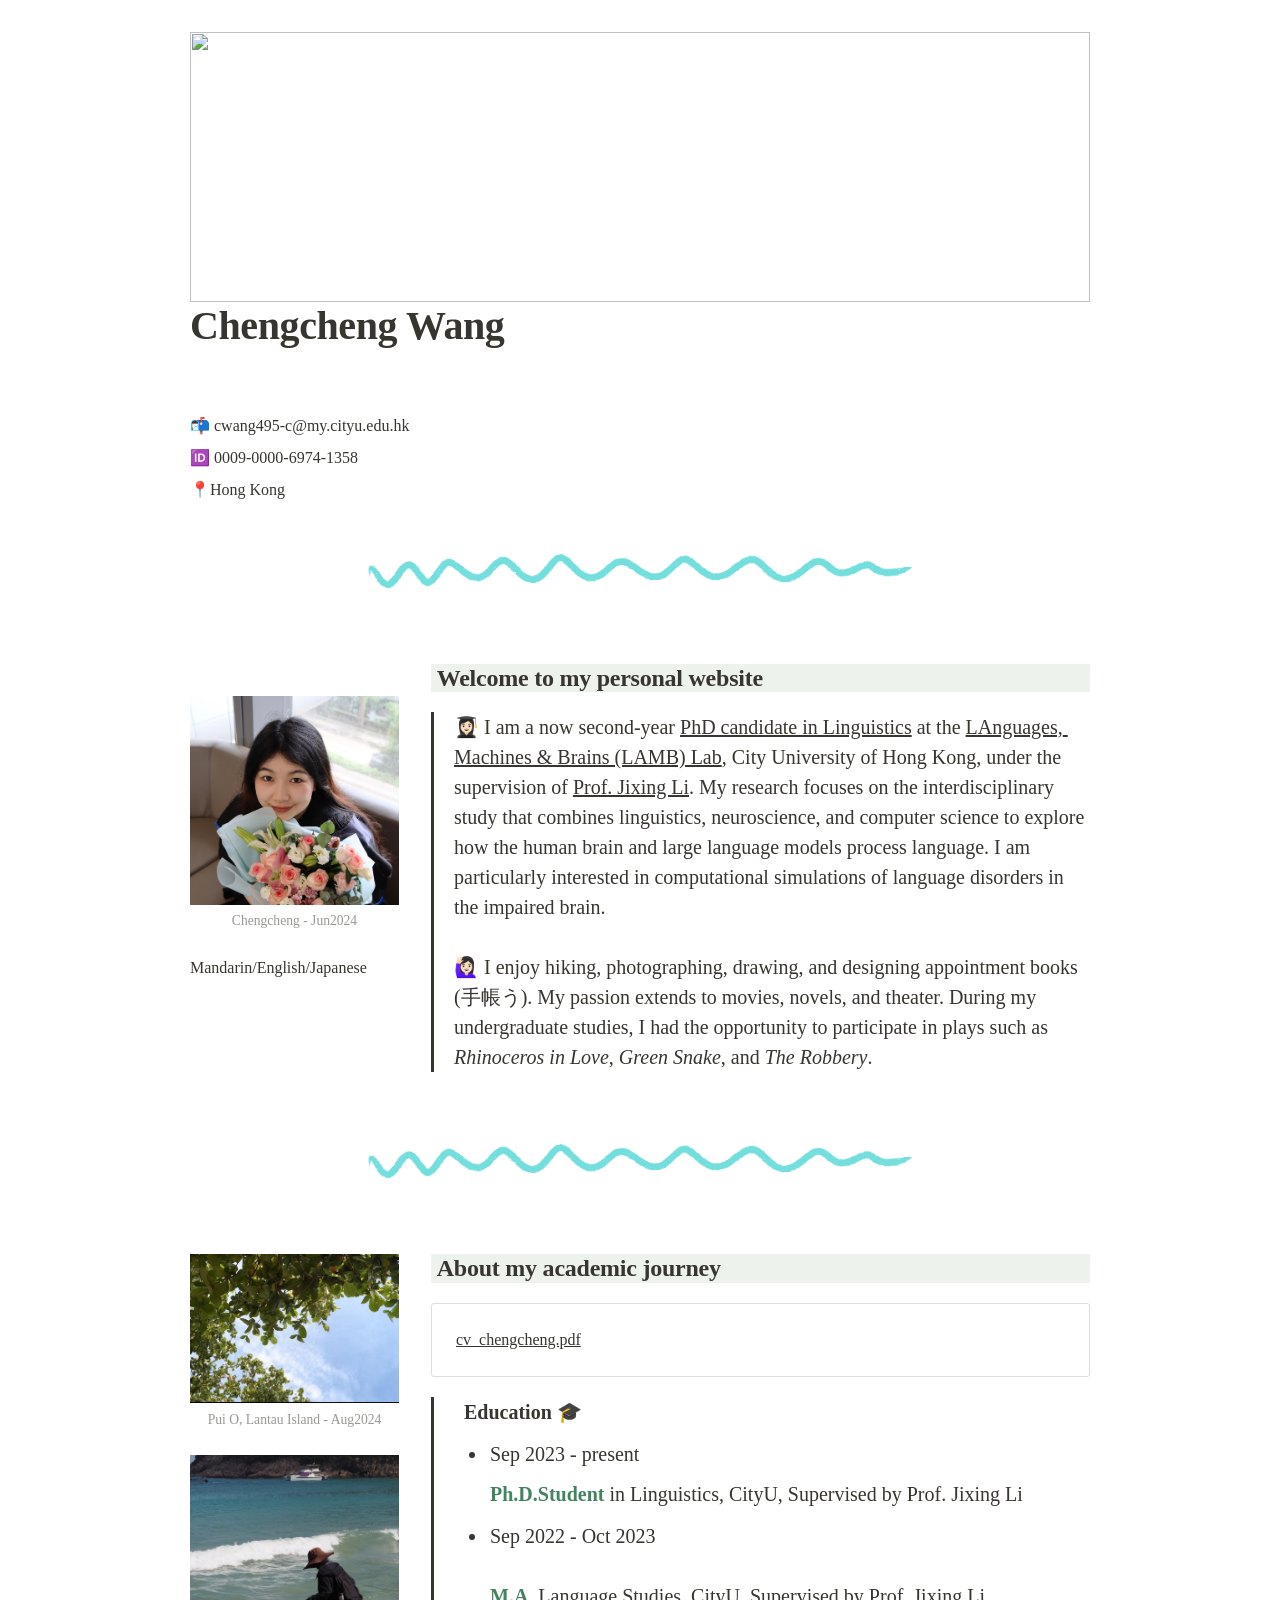
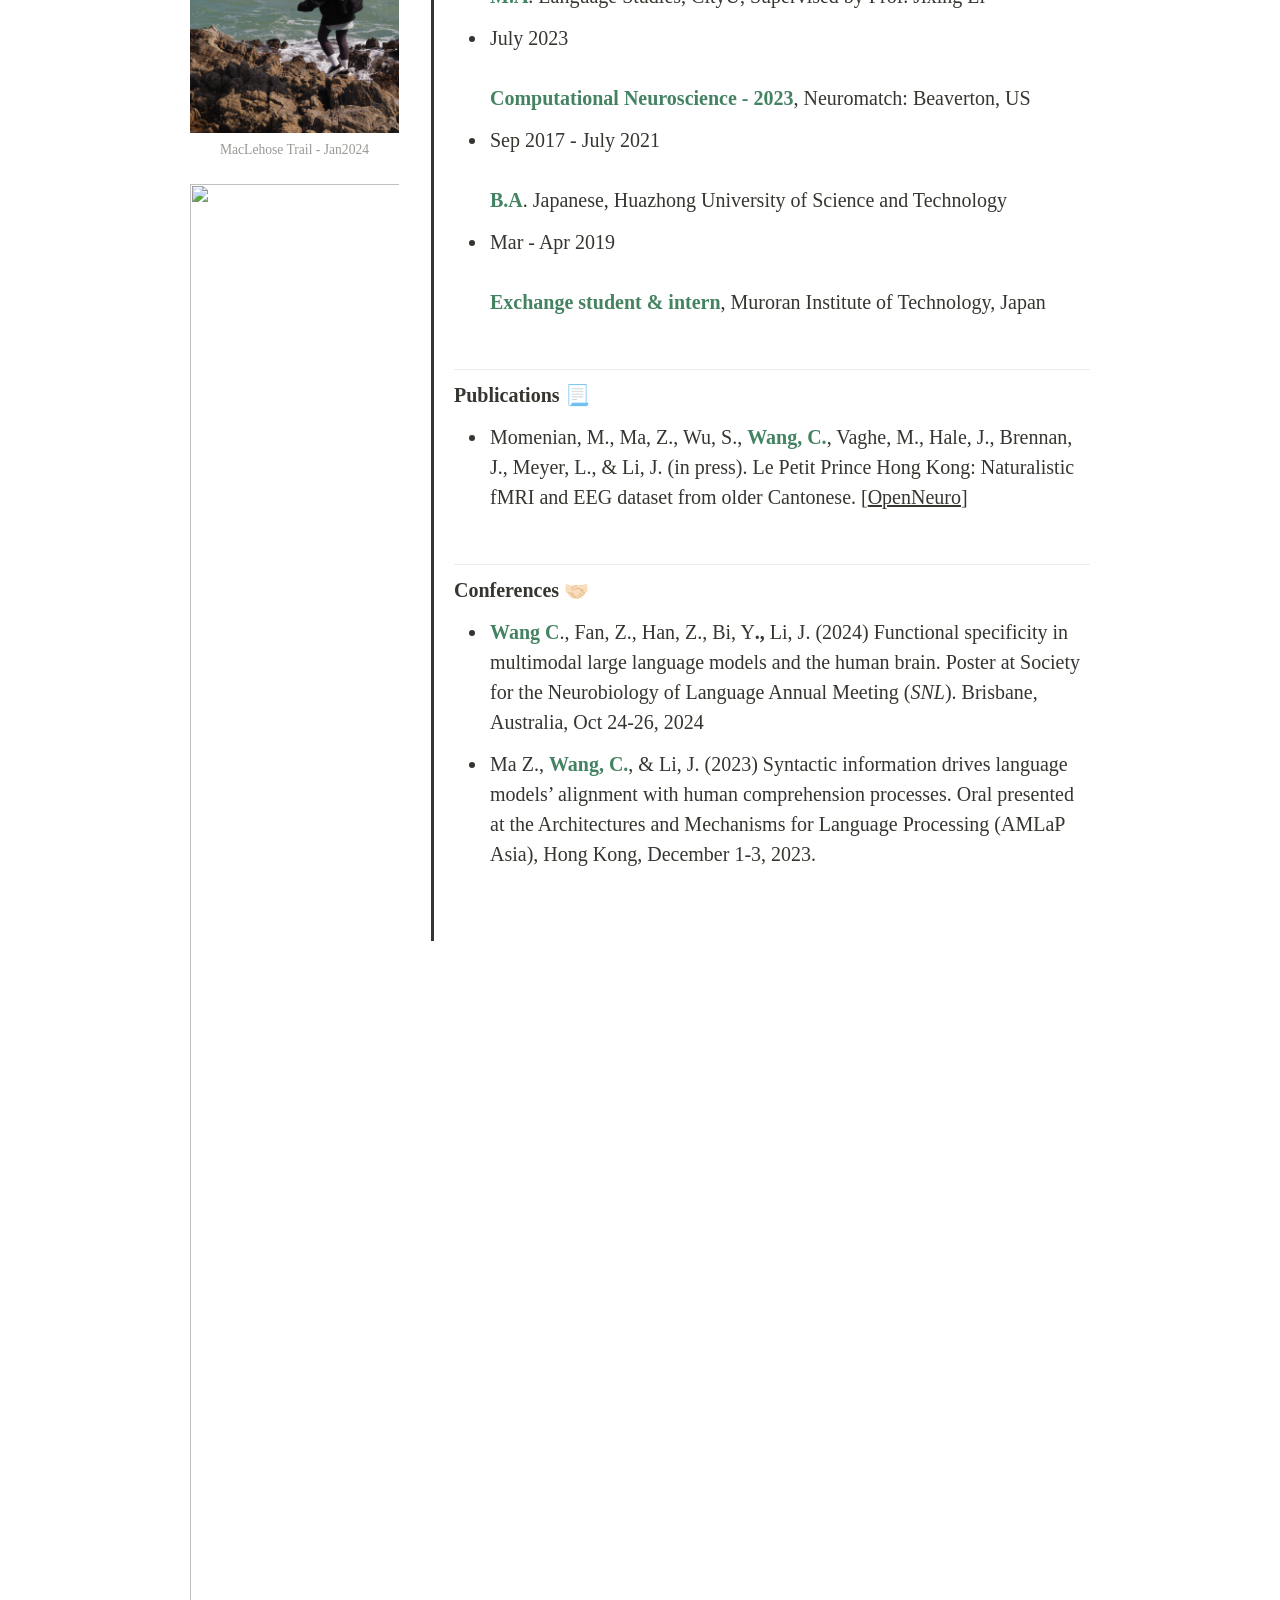
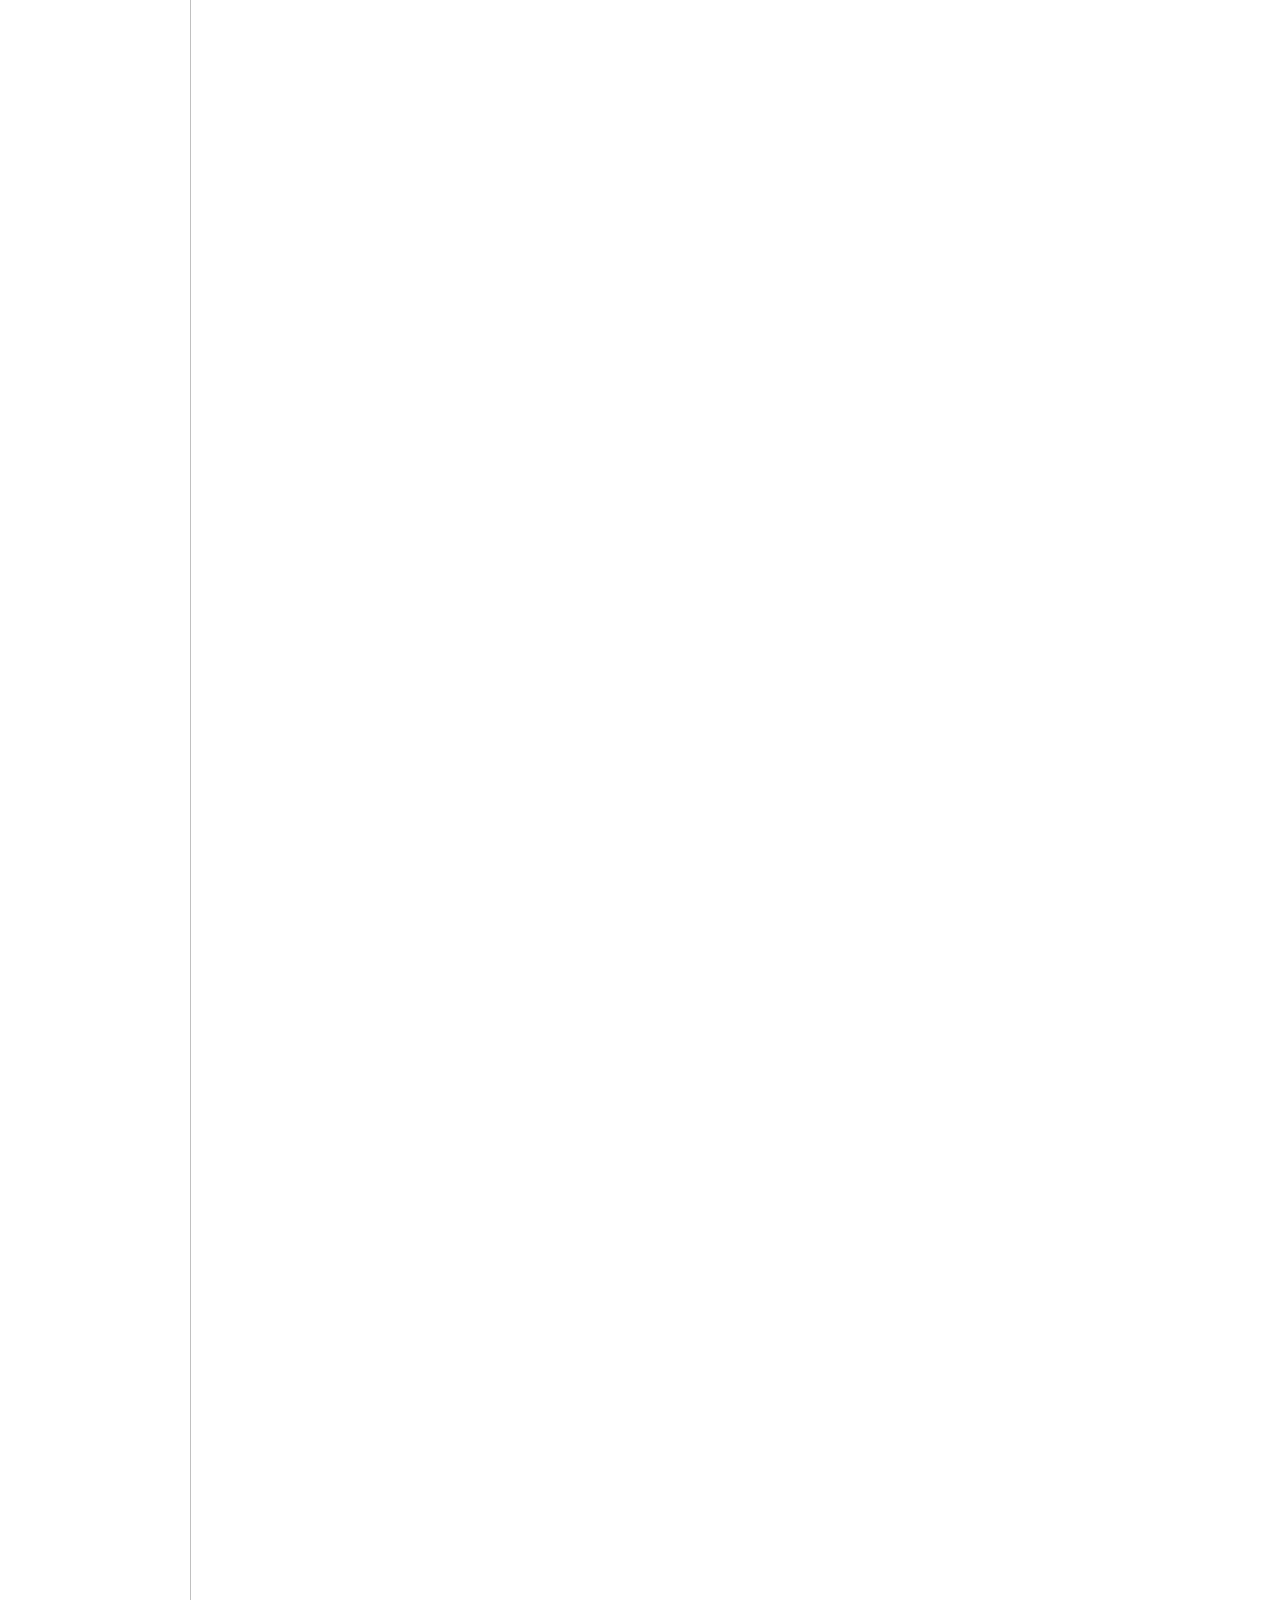
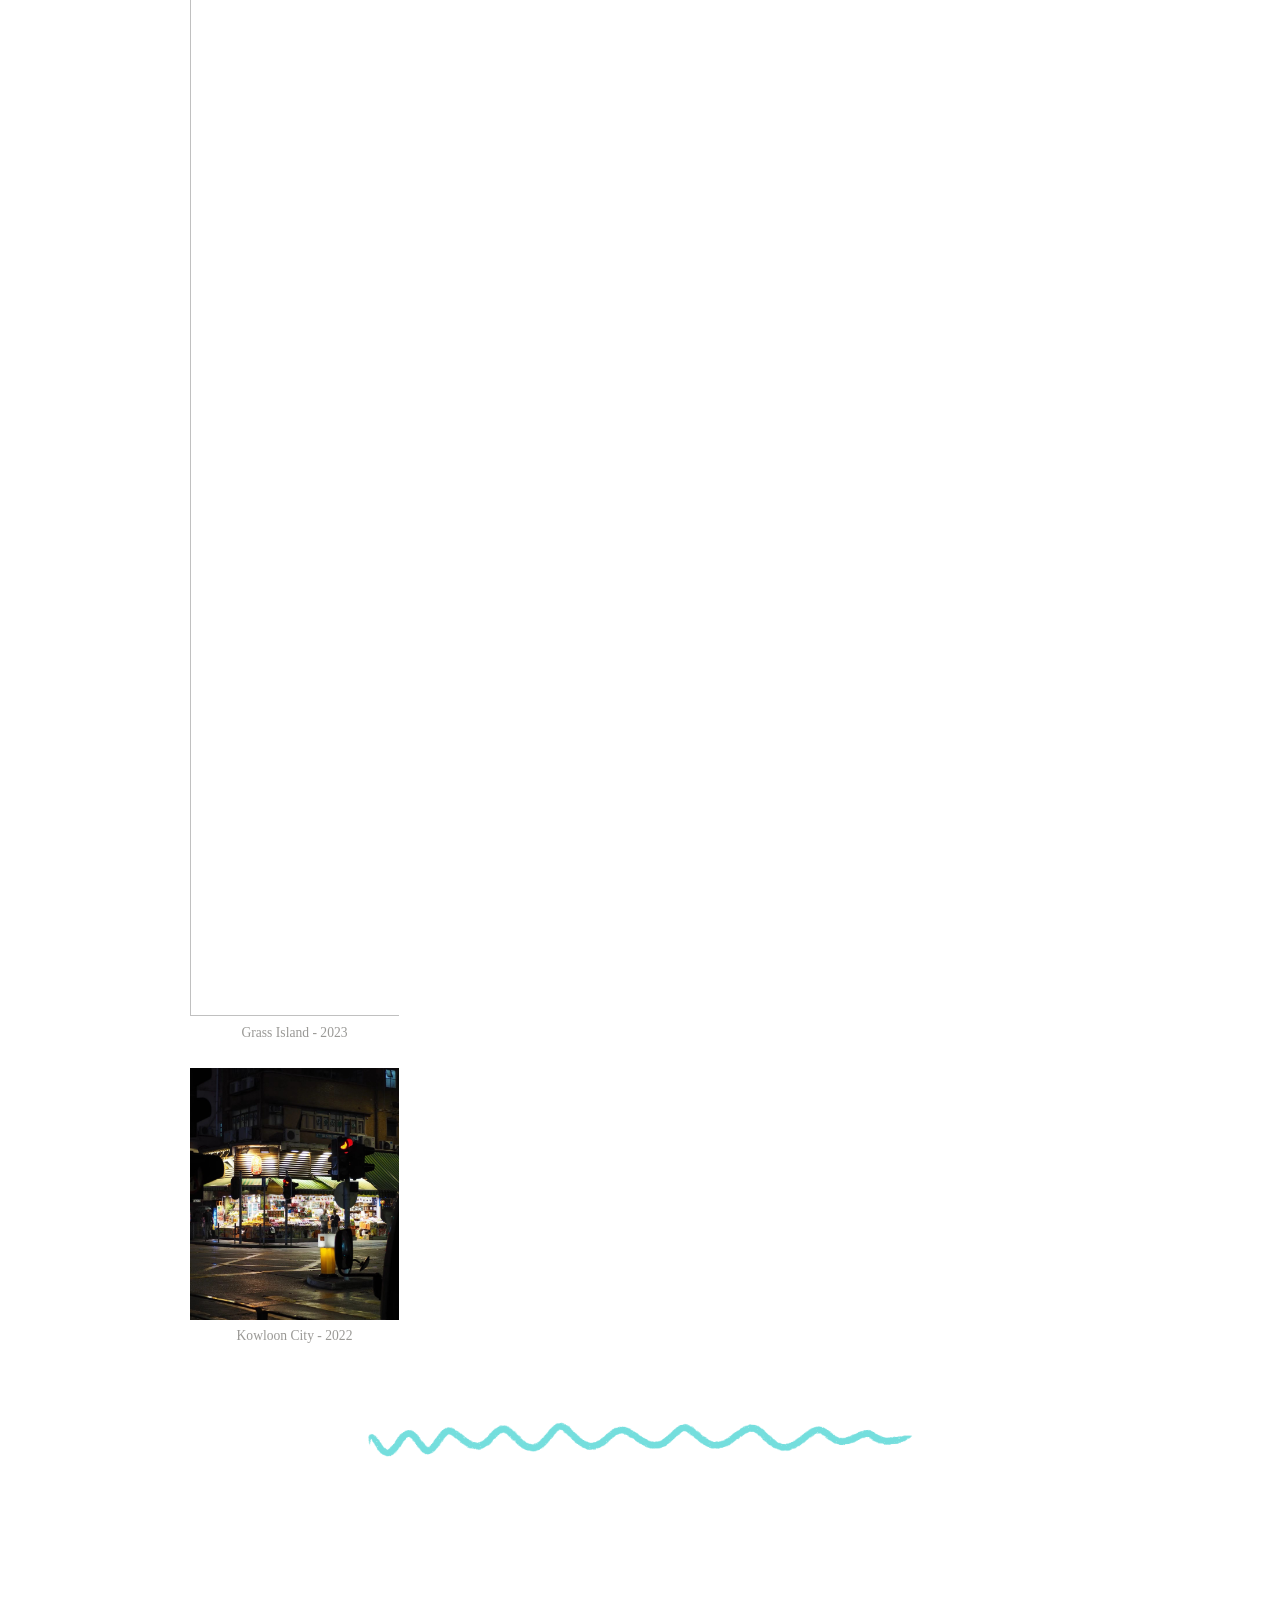
==== index.html @ 12db0e82 "Add files via upload" ====
<html><head><meta http-equiv="Content-Type" content="text/html; charset=utf-8"/><title>Chengcheng Wang</title><style>
/* cspell:disable-file */
/* webkit printing magic: print all background colors */
html {
	-webkit-print-color-adjust: exact;
}
* {
	box-sizing: border-box;
	-webkit-print-color-adjust: exact;
}

html,
body {
	margin: 0;
	padding: 0;
}
@media only screen {
	body {
		margin: 2em auto;
		max-width: 900px;
		color: rgb(55, 53, 47);
	}
}

body {
	line-height: 1.5;
	white-space: pre-wrap;
}

a,
a.visited {
	color: inherit;
	text-decoration: underline;
}

.pdf-relative-link-path {
	font-size: 80%;
	color: #444;
}

h1,
h2,
h3 {
	letter-spacing: -0.01em;
	line-height: 1.2;
	font-weight: 600;
	margin-bottom: 0;
}

.page-title {
	font-size: 2.5rem;
	font-weight: 700;
	margin-top: 0;
	margin-bottom: 0.75em;
}

h1 {
	font-size: 1.875rem;
	margin-top: 1.875rem;
}

h2 {
	font-size: 1.5rem;
	margin-top: 1.5rem;
}

h3 {
	font-size: 1.25rem;
	margin-top: 1.25rem;
}

.source {
	border: 1px solid #ddd;
	border-radius: 3px;
	padding: 1.5em;
	word-break: break-all;
}

.callout {
	border-radius: 3px;
	padding: 1rem;
}

figure {
	margin: 1.25em 0;
	page-break-inside: avoid;
}

figcaption {
	opacity: 0.5;
	font-size: 85%;
	margin-top: 0.5em;
}

mark {
	background-color: transparent;
}

.indented {
	padding-left: 1.5em;
}

hr {
	background: transparent;
	display: block;
	width: 100%;
	height: 1px;
	visibility: visible;
	border: none;
	border-bottom: 1px solid rgba(55, 53, 47, 0.09);
}

img {
	max-width: 100%;
}

@media only print {
	img {
		max-height: 100vh;
		object-fit: contain;
	}
}

@page {
	margin: 1in;
}

.collection-content {
	font-size: 0.875rem;
}

.column-list {
	display: flex;
	justify-content: space-between;
}

.column {
	padding: 0 1em;
}

.column:first-child {
	padding-left: 0;
}

.column:last-child {
	padding-right: 0;
}

.table_of_contents-item {
	display: block;
	font-size: 0.875rem;
	line-height: 1.3;
	padding: 0.125rem;
}

.table_of_contents-indent-1 {
	margin-left: 1.5rem;
}

.table_of_contents-indent-2 {
	margin-left: 3rem;
}

.table_of_contents-indent-3 {
	margin-left: 4.5rem;
}

.table_of_contents-link {
	text-decoration: none;
	opacity: 0.7;
	border-bottom: 1px solid rgba(55, 53, 47, 0.18);
}

table,
th,
td {
	border: 1px solid rgba(55, 53, 47, 0.09);
	border-collapse: collapse;
}

table {
	border-left: none;
	border-right: none;
}

th,
td {
	font-weight: normal;
	padding: 0.25em 0.5em;
	line-height: 1.5;
	min-height: 1.5em;
	text-align: left;
}

th {
	color: rgba(55, 53, 47, 0.6);
}

ol,
ul {
	margin: 0;
	margin-block-start: 0.6em;
	margin-block-end: 0.6em;
}

li > ol:first-child,
li > ul:first-child {
	margin-block-start: 0.6em;
}

ul > li {
	list-style: disc;
}

ul.to-do-list {
	padding-inline-start: 0;
}

ul.to-do-list > li {
	list-style: none;
}

.to-do-children-checked {
	text-decoration: line-through;
	opacity: 0.375;
}

ul.toggle > li {
	list-style: none;
}

ul {
	padding-inline-start: 1.7em;
}

ul > li {
	padding-left: 0.1em;
}

ol {
	padding-inline-start: 1.6em;
}

ol > li {
	padding-left: 0.2em;
}

.mono ol {
	padding-inline-start: 2em;
}

.mono ol > li {
	text-indent: -0.4em;
}

.toggle {
	padding-inline-start: 0em;
	list-style-type: none;
}

/* Indent toggle children */
.toggle > li > details {
	padding-left: 1.7em;
}

.toggle > li > details > summary {
	margin-left: -1.1em;
}

.selected-value {
	display: inline-block;
	padding: 0 0.5em;
	background: rgba(206, 205, 202, 0.5);
	border-radius: 3px;
	margin-right: 0.5em;
	margin-top: 0.3em;
	margin-bottom: 0.3em;
	white-space: nowrap;
}

.collection-title {
	display: inline-block;
	margin-right: 1em;
}

.page-description {
    margin-bottom: 2em;
}

.simple-table {
	margin-top: 1em;
	font-size: 0.875rem;
	empty-cells: show;
}
.simple-table td {
	height: 29px;
	min-width: 120px;
}

.simple-table th {
	height: 29px;
	min-width: 120px;
}

.simple-table-header-color {
	background: rgb(247, 246, 243);
	color: black;
}
.simple-table-header {
	font-weight: 500;
}

time {
	opacity: 0.5;
}

.icon {
	display: inline-block;
	max-width: 1.2em;
	max-height: 1.2em;
	text-decoration: none;
	vertical-align: text-bottom;
	margin-right: 0.5em;
}

img.icon {
	border-radius: 3px;
}

.user-icon {
	width: 1.5em;
	height: 1.5em;
	border-radius: 100%;
	margin-right: 0.5rem;
}

.user-icon-inner {
	font-size: 0.8em;
}

.text-icon {
	border: 1px solid #000;
	text-align: center;
}

.page-cover-image {
	display: block;
	object-fit: cover;
	width: 100%;
	max-height: 30vh;
}

.page-header-icon {
	font-size: 3rem;
	margin-bottom: 1rem;
}

.page-header-icon-with-cover {
	margin-top: -0.72em;
	margin-left: 0.07em;
}

.page-header-icon img {
	border-radius: 3px;
}

.link-to-page {
	margin: 1em 0;
	padding: 0;
	border: none;
	font-weight: 500;
}

p > .user {
	opacity: 0.5;
}

td > .user,
td > time {
	white-space: nowrap;
}

input[type="checkbox"] {
	transform: scale(1.5);
	margin-right: 0.6em;
	vertical-align: middle;
}

p {
	margin-top: 0.5em;
	margin-bottom: 0.5em;
}

.image {
	border: none;
	margin: 1.5em 0;
	padding: 0;
	border-radius: 0;
	text-align: center;
}

.code,
code {
	background: rgba(135, 131, 120, 0.15);
	border-radius: 3px;
	padding: 0.2em 0.4em;
	border-radius: 3px;
	font-size: 85%;
	tab-size: 2;
}

code {
	color: #eb5757;
}

.code {
	padding: 1.5em 1em;
}

.code-wrap {
	white-space: pre-wrap;
	word-break: break-all;
}

.code > code {
	background: none;
	padding: 0;
	font-size: 100%;
	color: inherit;
}

blockquote {
	font-size: 1.25em;
	margin: 1em 0;
	padding-left: 1em;
	border-left: 3px solid rgb(55, 53, 47);
}

.bookmark {
	text-decoration: none;
	max-height: 8em;
	padding: 0;
	display: flex;
	width: 100%;
	align-items: stretch;
}

.bookmark-title {
	font-size: 0.85em;
	overflow: hidden;
	text-overflow: ellipsis;
	height: 1.75em;
	white-space: nowrap;
}

.bookmark-text {
	display: flex;
	flex-direction: column;
}

.bookmark-info {
	flex: 4 1 180px;
	padding: 12px 14px 14px;
	display: flex;
	flex-direction: column;
	justify-content: space-between;
}

.bookmark-image {
	width: 33%;
	flex: 1 1 180px;
	display: block;
	position: relative;
	object-fit: cover;
	border-radius: 1px;
}

.bookmark-description {
	color: rgba(55, 53, 47, 0.6);
	font-size: 0.75em;
	overflow: hidden;
	max-height: 4.5em;
	word-break: break-word;
}

.bookmark-href {
	font-size: 0.75em;
	margin-top: 0.25em;
}

.sans { font-family: ui-sans-serif, -apple-system, BlinkMacSystemFont, "Segoe UI Variable Display", "Segoe UI", Helvetica, "Apple Color Emoji", Arial, sans-serif, "Segoe UI Emoji", "Segoe UI Symbol"; }
.code { font-family: "SFMono-Regular", Menlo, Consolas, "PT Mono", "Liberation Mono", Courier, monospace; }
.serif { font-family: Lyon-Text, Georgia, ui-serif, serif; }
.mono { font-family: iawriter-mono, Nitti, Menlo, Courier, monospace; }
.pdf .sans { font-family: Inter, ui-sans-serif, -apple-system, BlinkMacSystemFont, "Segoe UI Variable Display", "Segoe UI", Helvetica, "Apple Color Emoji", Arial, sans-serif, "Segoe UI Emoji", "Segoe UI Symbol", 'Twemoji', 'Noto Color Emoji', 'Noto Sans CJK JP'; }
.pdf:lang(zh-CN) .sans { font-family: Inter, ui-sans-serif, -apple-system, BlinkMacSystemFont, "Segoe UI Variable Display", "Segoe UI", Helvetica, "Apple Color Emoji", Arial, sans-serif, "Segoe UI Emoji", "Segoe UI Symbol", 'Twemoji', 'Noto Color Emoji', 'Noto Sans CJK SC'; }
.pdf:lang(zh-TW) .sans { font-family: Inter, ui-sans-serif, -apple-system, BlinkMacSystemFont, "Segoe UI Variable Display", "Segoe UI", Helvetica, "Apple Color Emoji", Arial, sans-serif, "Segoe UI Emoji", "Segoe UI Symbol", 'Twemoji', 'Noto Color Emoji', 'Noto Sans CJK TC'; }
.pdf:lang(ko-KR) .sans { font-family: Inter, ui-sans-serif, -apple-system, BlinkMacSystemFont, "Segoe UI Variable Display", "Segoe UI", Helvetica, "Apple Color Emoji", Arial, sans-serif, "Segoe UI Emoji", "Segoe UI Symbol", 'Twemoji', 'Noto Color Emoji', 'Noto Sans CJK KR'; }
.pdf .code { font-family: Source Code Pro, "SFMono-Regular", Menlo, Consolas, "PT Mono", "Liberation Mono", Courier, monospace, 'Twemoji', 'Noto Color Emoji', 'Noto Sans Mono CJK JP'; }
.pdf:lang(zh-CN) .code { font-family: Source Code Pro, "SFMono-Regular", Menlo, Consolas, "PT Mono", "Liberation Mono", Courier, monospace, 'Twemoji', 'Noto Color Emoji', 'Noto Sans Mono CJK SC'; }
.pdf:lang(zh-TW) .code { font-family: Source Code Pro, "SFMono-Regular", Menlo, Consolas, "PT Mono", "Liberation Mono", Courier, monospace, 'Twemoji', 'Noto Color Emoji', 'Noto Sans Mono CJK TC'; }
.pdf:lang(ko-KR) .code { font-family: Source Code Pro, "SFMono-Regular", Menlo, Consolas, "PT Mono", "Liberation Mono", Courier, monospace, 'Twemoji', 'Noto Color Emoji', 'Noto Sans Mono CJK KR'; }
.pdf .serif { font-family: PT Serif, Lyon-Text, Georgia, ui-serif, serif, 'Twemoji', 'Noto Color Emoji', 'Noto Serif CJK JP'; }
.pdf:lang(zh-CN) .serif { font-family: PT Serif, Lyon-Text, Georgia, ui-serif, serif, 'Twemoji', 'Noto Color Emoji', 'Noto Serif CJK SC'; }
.pdf:lang(zh-TW) .serif { font-family: PT Serif, Lyon-Text, Georgia, ui-serif, serif, 'Twemoji', 'Noto Color Emoji', 'Noto Serif CJK TC'; }
.pdf:lang(ko-KR) .serif { font-family: PT Serif, Lyon-Text, Georgia, ui-serif, serif, 'Twemoji', 'Noto Color Emoji', 'Noto Serif CJK KR'; }
.pdf .mono { font-family: PT Mono, iawriter-mono, Nitti, Menlo, Courier, monospace, 'Twemoji', 'Noto Color Emoji', 'Noto Sans Mono CJK JP'; }
.pdf:lang(zh-CN) .mono { font-family: PT Mono, iawriter-mono, Nitti, Menlo, Courier, monospace, 'Twemoji', 'Noto Color Emoji', 'Noto Sans Mono CJK SC'; }
.pdf:lang(zh-TW) .mono { font-family: PT Mono, iawriter-mono, Nitti, Menlo, Courier, monospace, 'Twemoji', 'Noto Color Emoji', 'Noto Sans Mono CJK TC'; }
.pdf:lang(ko-KR) .mono { font-family: PT Mono, iawriter-mono, Nitti, Menlo, Courier, monospace, 'Twemoji', 'Noto Color Emoji', 'Noto Sans Mono CJK KR'; }
.highlight-default {
	color: rgba(55, 53, 47, 1);
}
.highlight-gray {
	color: rgba(120, 119, 116, 1);
	fill: rgba(120, 119, 116, 1);
}
.highlight-brown {
	color: rgba(159, 107, 83, 1);
	fill: rgba(159, 107, 83, 1);
}
.highlight-orange {
	color: rgba(217, 115, 13, 1);
	fill: rgba(217, 115, 13, 1);
}
.highlight-yellow {
	color: rgba(203, 145, 47, 1);
	fill: rgba(203, 145, 47, 1);
}
.highlight-teal {
	color: rgba(68, 131, 97, 1);
	fill: rgba(68, 131, 97, 1);
}
.highlight-blue {
	color: rgba(51, 126, 169, 1);
	fill: rgba(51, 126, 169, 1);
}
.highlight-purple {
	color: rgba(144, 101, 176, 1);
	fill: rgba(144, 101, 176, 1);
}
.highlight-pink {
	color: rgba(193, 76, 138, 1);
	fill: rgba(193, 76, 138, 1);
}
.highlight-red {
	color: rgba(212, 76, 71, 1);
	fill: rgba(212, 76, 71, 1);
}
.highlight-default_background {
	color: rgba(55, 53, 47, 1);
}
.highlight-gray_background {
	background: rgba(241, 241, 239, 1);
}
.highlight-brown_background {
	background: rgba(244, 238, 238, 1);
}
.highlight-orange_background {
	background: rgba(251, 236, 221, 1);
}
.highlight-yellow_background {
	background: rgba(251, 237, 214, 1);
}
.highlight-teal_background {
	background: rgba(237, 243, 236, 1);
}
.highlight-blue_background {
	background: rgba(231, 243, 248, 1);
}
.highlight-purple_background {
	background: rgba(244, 240, 247, 0.8);
}
.highlight-pink_background {
	background: rgba(249, 238, 243, 0.8);
}
.highlight-red_background {
	background: rgba(253, 235, 236, 1);
}
.block-color-default {
	color: inherit;
	fill: inherit;
}
.block-color-gray {
	color: rgba(120, 119, 116, 1);
	fill: rgba(120, 119, 116, 1);
}
.block-color-brown {
	color: rgba(159, 107, 83, 1);
	fill: rgba(159, 107, 83, 1);
}
.block-color-orange {
	color: rgba(217, 115, 13, 1);
	fill: rgba(217, 115, 13, 1);
}
.block-color-yellow {
	color: rgba(203, 145, 47, 1);
	fill: rgba(203, 145, 47, 1);
}
.block-color-teal {
	color: rgba(68, 131, 97, 1);
	fill: rgba(68, 131, 97, 1);
}
.block-color-blue {
	color: rgba(51, 126, 169, 1);
	fill: rgba(51, 126, 169, 1);
}
.block-color-purple {
	color: rgba(144, 101, 176, 1);
	fill: rgba(144, 101, 176, 1);
}
.block-color-pink {
	color: rgba(193, 76, 138, 1);
	fill: rgba(193, 76, 138, 1);
}
.block-color-red {
	color: rgba(212, 76, 71, 1);
	fill: rgba(212, 76, 71, 1);
}
.block-color-default_background {
	color: inherit;
	fill: inherit;
}
.block-color-gray_background {
	background: rgba(241, 241, 239, 1);
}
.block-color-brown_background {
	background: rgba(244, 238, 238, 1);
}
.block-color-orange_background {
	background: rgba(251, 236, 221, 1);
}
.block-color-yellow_background {
	background: rgba(251, 237, 214, 1);
}
.block-color-teal_background {
	background: rgba(237, 243, 236, 1);
}
.block-color-blue_background {
	background: rgba(231, 243, 248, 1);
}
.block-color-purple_background {
	background: rgba(244, 240, 247, 0.8);
}
.block-color-pink_background {
	background: rgba(249, 238, 243, 0.8);
}
.block-color-red_background {
	background: rgba(253, 235, 236, 1);
}
.select-value-color-uiBlue { background-color: rgba(35, 131, 226, .07); }
.select-value-color-pink { background-color: rgba(245, 224, 233, 1); }
.select-value-color-purple { background-color: rgba(232, 222, 238, 1); }
.select-value-color-green { background-color: rgba(219, 237, 219, 1); }
.select-value-color-gray { background-color: rgba(227, 226, 224, 1); }
.select-value-color-transparentGray { background-color: rgba(227, 226, 224, 0); }
.select-value-color-translucentGray { background-color: rgba(0, 0, 0, 0.06); }
.select-value-color-orange { background-color: rgba(250, 222, 201, 1); }
.select-value-color-brown { background-color: rgba(238, 224, 218, 1); }
.select-value-color-red { background-color: rgba(255, 226, 221, 1); }
.select-value-color-yellow { background-color: rgba(249, 228, 188, 1); }
.select-value-color-blue { background-color: rgba(211, 229, 239, 1); }
.select-value-color-pageGlass { background-color: undefined; }
.select-value-color-washGlass { background-color: undefined; }

.checkbox {
	display: inline-flex;
	vertical-align: text-bottom;
	width: 16;
	height: 16;
	background-size: 16px;
	margin-left: 2px;
	margin-right: 5px;
}

.checkbox-on {
	background-image: url("data:image/svg+xml;charset=UTF-8,%3Csvg%20width%3D%2216%22%20height%3D%2216%22%20viewBox%3D%220%200%2016%2016%22%20fill%3D%22none%22%20xmlns%3D%22http%3A%2F%2Fwww.w3.org%2F2000%2Fsvg%22%3E%0A%3Crect%20width%3D%2216%22%20height%3D%2216%22%20fill%3D%22%2358A9D7%22%2F%3E%0A%3Cpath%20d%3D%22M6.71429%2012.2852L14%204.9995L12.7143%203.71436L6.71429%209.71378L3.28571%206.2831L2%207.57092L6.71429%2012.2852Z%22%20fill%3D%22white%22%2F%3E%0A%3C%2Fsvg%3E");
}

.checkbox-off {
	background-image: url("data:image/svg+xml;charset=UTF-8,%3Csvg%20width%3D%2216%22%20height%3D%2216%22%20viewBox%3D%220%200%2016%2016%22%20fill%3D%22none%22%20xmlns%3D%22http%3A%2F%2Fwww.w3.org%2F2000%2Fsvg%22%3E%0A%3Crect%20x%3D%220.75%22%20y%3D%220.75%22%20width%3D%2214.5%22%20height%3D%2214.5%22%20fill%3D%22white%22%20stroke%3D%22%2336352F%22%20stroke-width%3D%221.5%22%2F%3E%0A%3C%2Fsvg%3E");
}
	
</style></head><body><article id="1b8e8d49-9eb3-4e5f-824c-ab512f639808" class="page serif"><header><img class="page-cover-image" src="Chengcheng%20Wang%201b8e8d499eb34e5f824cab512f639808/WechatIMG287.jpg" style="object-position:center 19.499999999999996%"/><h1 class="page-title">Chengcheng Wang</h1><p class="page-description"></p></header><div class="page-body"><p id="ae22153b-7538-4f95-85ca-b8214a09f097" class="">
</p><p id="ad20dd6c-9b5d-4384-8ac6-af3fa9853b34" class="">📬 cwang495-c@my.cityu.edu.hk</p><p id="9feaf4cd-6c55-4b0d-81bb-bf1f825ba66c" class="">🆔 0009-0000-6974-1358</p><p id="c88d1004-ec28-43e0-8cfe-b69c17ec5570" class="">📍Hong Kong</p><figure id="7a709554-86af-46a1-a749-827ef2f525d1" class="image"><a href="Chengcheng%20Wang%201b8e8d499eb34e5f824cab512f639808/Divider_01.png"><img style="width:1056px" src="Chengcheng%20Wang%201b8e8d499eb34e5f824cab512f639808/Divider_01.png"/></a></figure><div id="3ac44e8b-dded-45bb-bd25-1ba3aa3db96a" class="column-list"><div id="3a87225e-7352-4b76-ab03-3a71365352fe" style="width:25%" class="column"><p id="2139c1de-83f5-417e-ab45-2092b6d61478" class="">  </p><figure id="26fe2a32-f388-413d-97ed-11cc2532ac85" class="image"><a href="Chengcheng%20Wang%201b8e8d499eb34e5f824cab512f639808/chengcheng.jpg"><img style="width:320px" src="Chengcheng%20Wang%201b8e8d499eb34e5f824cab512f639808/chengcheng.jpg"/></a><figcaption>Chengcheng - Jun2024</figcaption></figure><p id="bbb8f3a7-3675-472e-a6b1-a947b907a185" class="">Mandarin/English/Japanese</p><p id="7358df1b-f7cc-41c8-a298-442652c71541" class="">
</p></div><div id="44eaace9-48b3-4298-b5f9-98ca578f4f8c" style="width:75%" class="column"><h2 id="fa8233fc-d631-48b5-b5d4-c35572b3bf11" class="block-color-teal_background"> Welcome to my personal website</h2><blockquote id="b7871875-1a66-47a1-bb81-bd71c6ba589a" class="">👩🏻‍🎓 I am a now second-year <a href="https://scholars.cityu.edu.hk/en/persons/chengcheng-wang(8174d49a-78dc-4f10-86dc-e0664029a8da).html">PhD candidate in Linguistics</a> at the <a href="https://compneurolinglab.github.io/">LAnguages, Machines &amp; Brains (LAMB) Lab</a>, City University of Hong Kong, under the supervision of <a href="https://jixing-li.github.io/">Prof. Jixing Li</a>. My research focuses on the interdisciplinary study that combines linguistics, neuroscience, and computer science to explore how the human brain and large language models process language. I am particularly interested in computational simulations of language disorders in the impaired brain.<br/><br/>🙋🏻‍♀️ I enjoy hiking, photographing, drawing, and designing appointment books (手帳う). My passion extends to movies, novels, and theater. During my undergraduate studies, I had the opportunity to participate in plays such as <br/><em>Rhinoceros in Love</em>, <em>Green Snake</em>, and <em>The Robbery</em>.</blockquote></div></div><figure id="f36dce3b-5c87-45de-8f56-8d8681cb2be5" class="image"><a href="Chengcheng%20Wang%201b8e8d499eb34e5f824cab512f639808/Divider_01.png"><img style="width:1056px" src="Chengcheng%20Wang%201b8e8d499eb34e5f824cab512f639808/Divider_01.png"/></a></figure><div id="acbdc7ea-b9f1-438b-93a1-b4796ed2b6dc" class="column-list"><div id="d1b99c74-26e2-48ce-84f0-2dedb8590604" style="width:25%" class="column"><figure id="42d2e1b7-4533-448c-aa9d-a22bc396d293" class="image"><a href="Chengcheng%20Wang%201b8e8d499eb34e5f824cab512f639808/2931725098685_.pic.jpg"><img style="width:921px" src="Chengcheng%20Wang%201b8e8d499eb34e5f824cab512f639808/2931725098685_.pic.jpg"/></a><figcaption>Pui O, Lantau Island - Aug2024</figcaption></figure><figure id="87e9b2de-decf-4560-bee5-4cbf307af7ad" class="image"><a href="Chengcheng%20Wang%201b8e8d499eb34e5f824cab512f639808/IMG_0089.jpg"><img style="width:3456px" src="Chengcheng%20Wang%201b8e8d499eb34e5f824cab512f639808/IMG_0089.jpg"/></a><figcaption>MacLehose Trail - Jan2024</figcaption></figure><figure id="3c809294-7778-43ff-9672-05df104e032c" class="image"><a href="Chengcheng%20Wang%201b8e8d499eb34e5f824cab512f639808/2941725098953_.pic_hd.jpg"><img style="width:4032px" src="Chengcheng%20Wang%201b8e8d499eb34e5f824cab512f639808/2941725098953_.pic_hd.jpg"/></a><figcaption>Grass Island - 2023</figcaption></figure><figure id="7ae43327-33c5-4ec4-9da9-a0c800831b6b" class="image"><a href="Chengcheng%20Wang%201b8e8d499eb34e5f824cab512f639808/3001725099044_.pic.jpg"><img style="width:1440px" src="Chengcheng%20Wang%201b8e8d499eb34e5f824cab512f639808/3001725099044_.pic.jpg"/></a><figcaption>Kowloon City - 2022</figcaption></figure></div><div id="bd6c7ead-7eef-47cb-abfe-0dc20d7781de" style="width:75%" class="column"><h2 id="eb9f4cd8-ff40-489d-b5ec-e5eb9729ce60" class="block-color-teal_background"> About my academic journey</h2><figure id="95ab6443-a25c-408b-938e-43b718144e4b"><div class="source"><a href="Chengcheng%20Wang%201b8e8d499eb34e5f824cab512f639808/cv_chengcheng.pdf">cv_chengcheng.pdf</a></div></figure><blockquote id="25e934b1-5871-4c01-a1b9-8cd722a400ee" class="block-color-default"><strong>  Education </strong>🎓<ul id="ae42eebb-2219-4777-a251-6607066d521a" class="bulleted-list"><li style="list-style-type:disc">Sep 2023 - present<p id="1edbbff3-8a9f-42aa-9524-e037bece6018" class=""><mark class="highlight-teal"><strong>Ph.D.Student</strong></mark> in Linguistics, CityU, Supervised by Prof. Jixing Li</p></li></ul><ul id="7df742e9-4a91-426f-a11b-330d66826ab8" class="bulleted-list"><li style="list-style-type:disc">Sep 2022 - Oct 2023<br/><br/><mark class="highlight-teal"><strong>M.A</strong></mark>. Language Studies, CityU, Supervised by Prof. Jixing Li</li></ul><ul id="02acf297-fbf6-49c8-9480-24da755ce685" class="bulleted-list"><li style="list-style-type:disc">July 2023<br/><br/><mark class="highlight-teal"><strong>Computational Neuroscience - 2023</strong></mark>, Neuromatch: Beaverton, US</li></ul><ul id="41c90e39-af22-4b70-966b-fd287ae9423f" class="bulleted-list"><li style="list-style-type:disc">Sep 2017 - July 2021<br/><br/><mark class="highlight-teal"><strong>B.A</strong></mark>. Japanese, Huazhong University of Science and Technology </li></ul><ul id="dfc9c8ef-11d8-4d48-898a-abe05b0cae85" class="bulleted-list"><li style="list-style-type:disc">Mar - Apr 2019<br/><br/><mark class="highlight-teal"><strong>Exchange student &amp; intern</strong></mark>, Muroran Institute of Technology, Japan</li></ul><p id="5f58ba7c-65c1-410d-8706-d4eaac96753e" class="">
</p><hr id="94d4887b-6f76-4af7-8dcf-3231dd8c28f4"/><p id="676711c5-9ac0-490b-8707-d5a2080a3eb9" class=""><strong>Publications </strong>📃</p><ul id="508f8d13-1672-4704-8fa8-f2bb5559f478" class="bulleted-list"><li style="list-style-type:disc">Momenian, M., Ma, Z., Wu, S., <mark class="highlight-teal"><strong>Wang, C.</strong></mark>, Vaghe, M., Hale, J., Brennan, J., Meyer, L., &amp; Li, J. (in press). Le Petit Prince Hong Kong: Naturalistic fMRI and EEG dataset from older Cantonese. [<a href="https://openneuro.org/datasets/ds004718">OpenNeuro</a>]</li></ul><p id="f45b0e31-c96e-4877-a430-597b34fdda04" class="">
</p><hr id="29c33c94-129a-4705-9677-86cd088d7e31"/><p id="3f3b49c9-e1f9-4eef-9969-961ba4f678b2" class=""><strong>Conferences </strong>🤝🏻</p><ul id="1f2c15f8-4d7d-4ee5-b807-8478637b5a2b" class="bulleted-list"><li style="list-style-type:disc"><mark class="highlight-teal"><strong>Wang C</strong></mark>., Fan, Z., Han, Z., Bi, Y<strong>., </strong>Li, J. (2024) Functional specificity in multimodal large language models and the human brain. Poster at Society for the Neurobiology of Language Annual Meeting (<em>SNL</em>). Brisbane, Australia, Oct 24-26, 2024   </li></ul><ul id="75dd8e51-bf07-415c-88e2-f12b49795497" class="bulleted-list"><li style="list-style-type:disc">Ma Z., <mark class="highlight-teal"><strong>Wang, C.</strong></mark>, &amp; Li, J. (2023) Syntactic information drives language models’ alignment with human comprehension processes. Oral presented at the Architectures and Mechanisms for Language Processing (AMLaP Asia), Hong Kong, December 1-3, 2023.<br/><br/></li></ul><p id="a5e30625-a588-492d-819c-a550dae0652e" class="">
</p></blockquote></div></div><figure id="12249e3c-3d71-47fc-81c4-8f040cf13b0b" class="image"><a href="Chengcheng%20Wang%201b8e8d499eb34e5f824cab512f639808/Divider_01.png"><img style="width:1056px" src="Chengcheng%20Wang%201b8e8d499eb34e5f824cab512f639808/Divider_01.png"/></a></figure><p id="ad87c98a-ca82-4eff-894b-5a835b44b9fa" class="">
</p><p id="b0f79a5a-9af1-40c6-ba22-28ac8327f835" class="">
</p><p id="99f6ca9d-514e-4e17-8395-d168846ef699" class="">
</p></div></article><span class="sans" style="font-size:14px;padding-top:2em"></span></body></html>
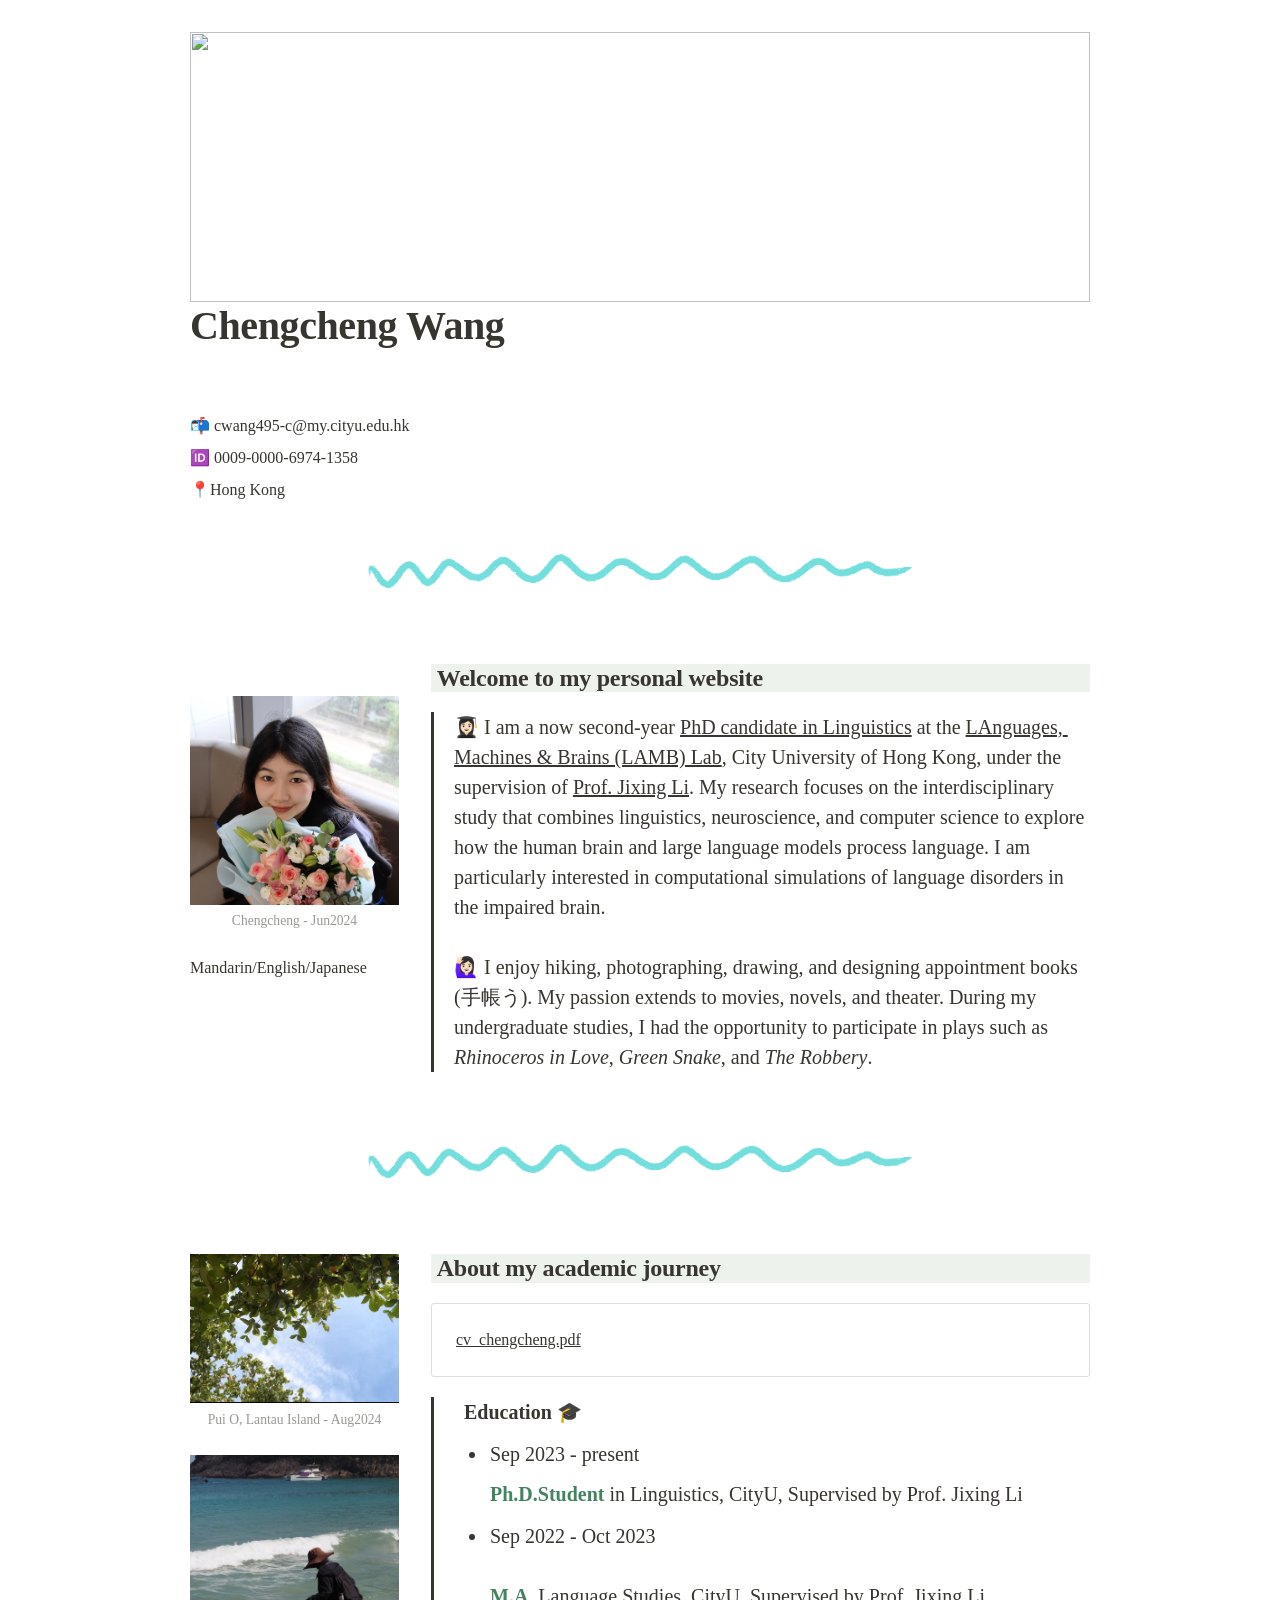
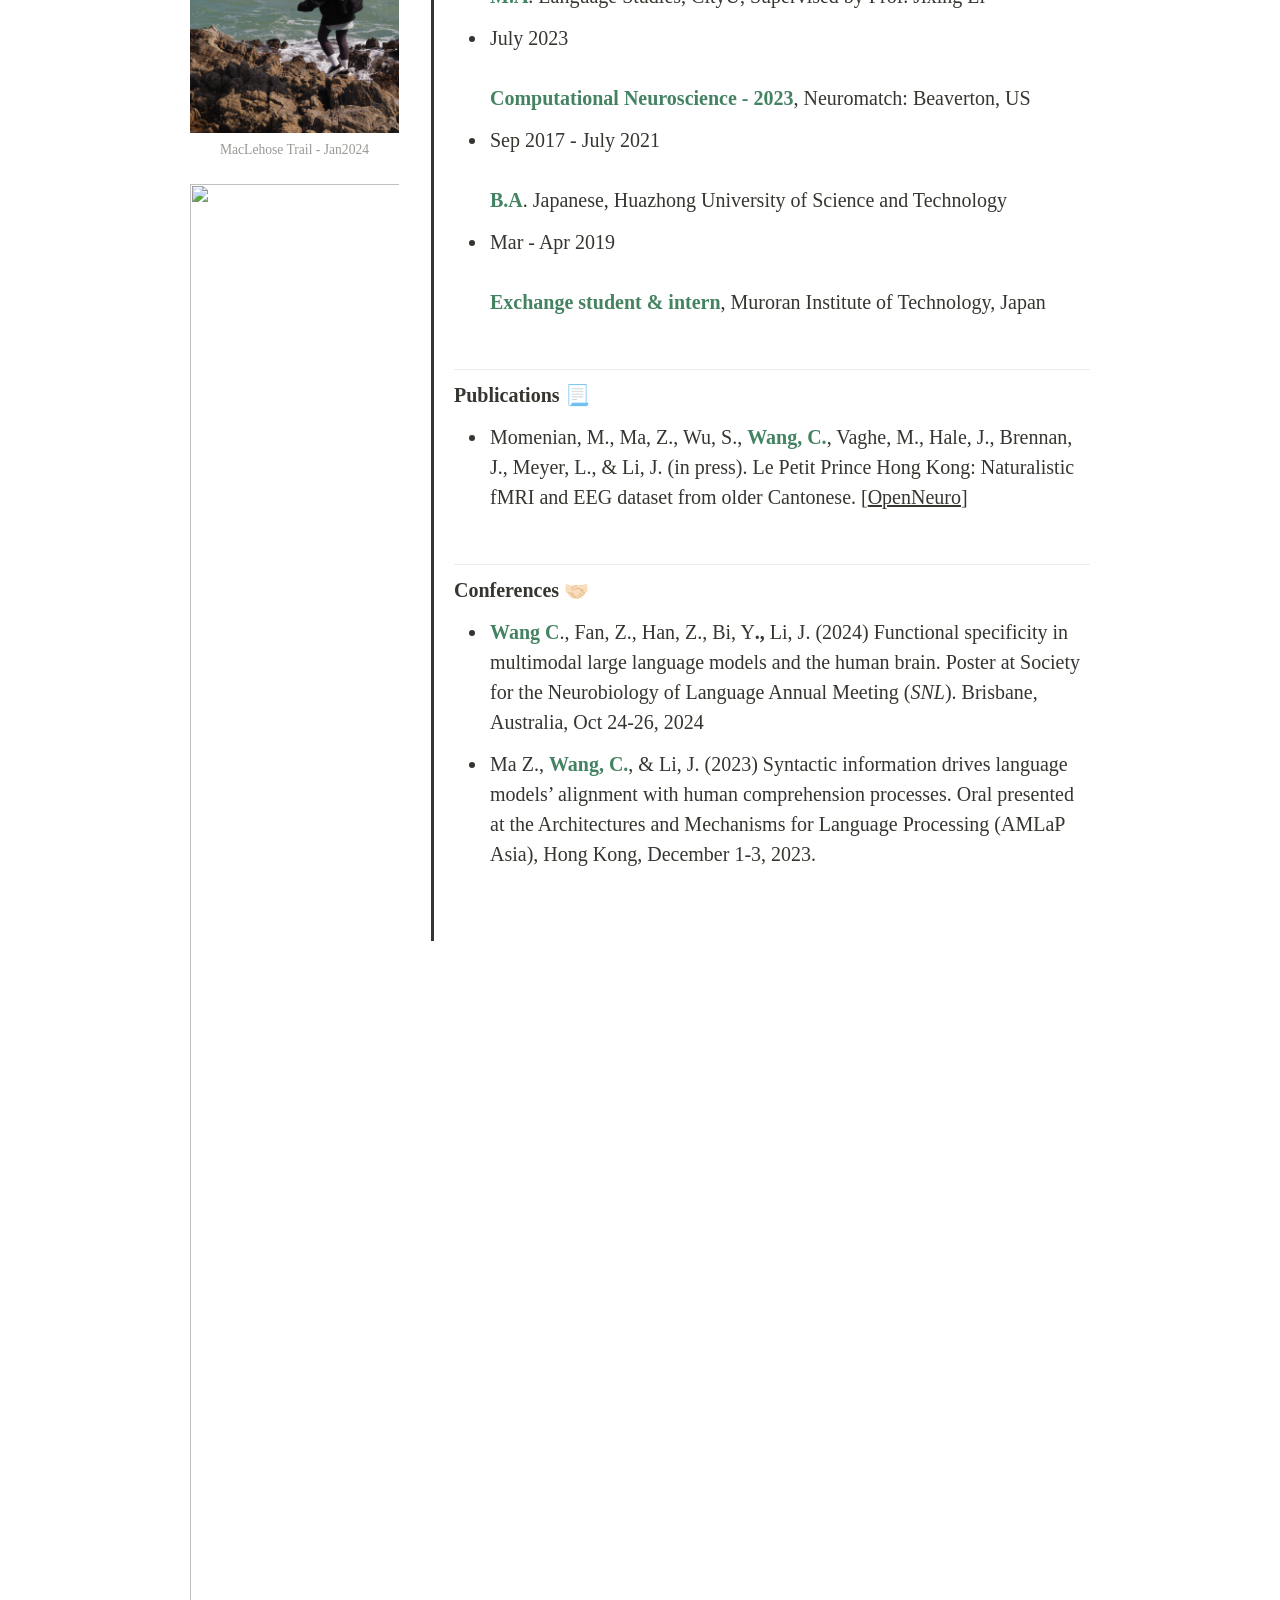
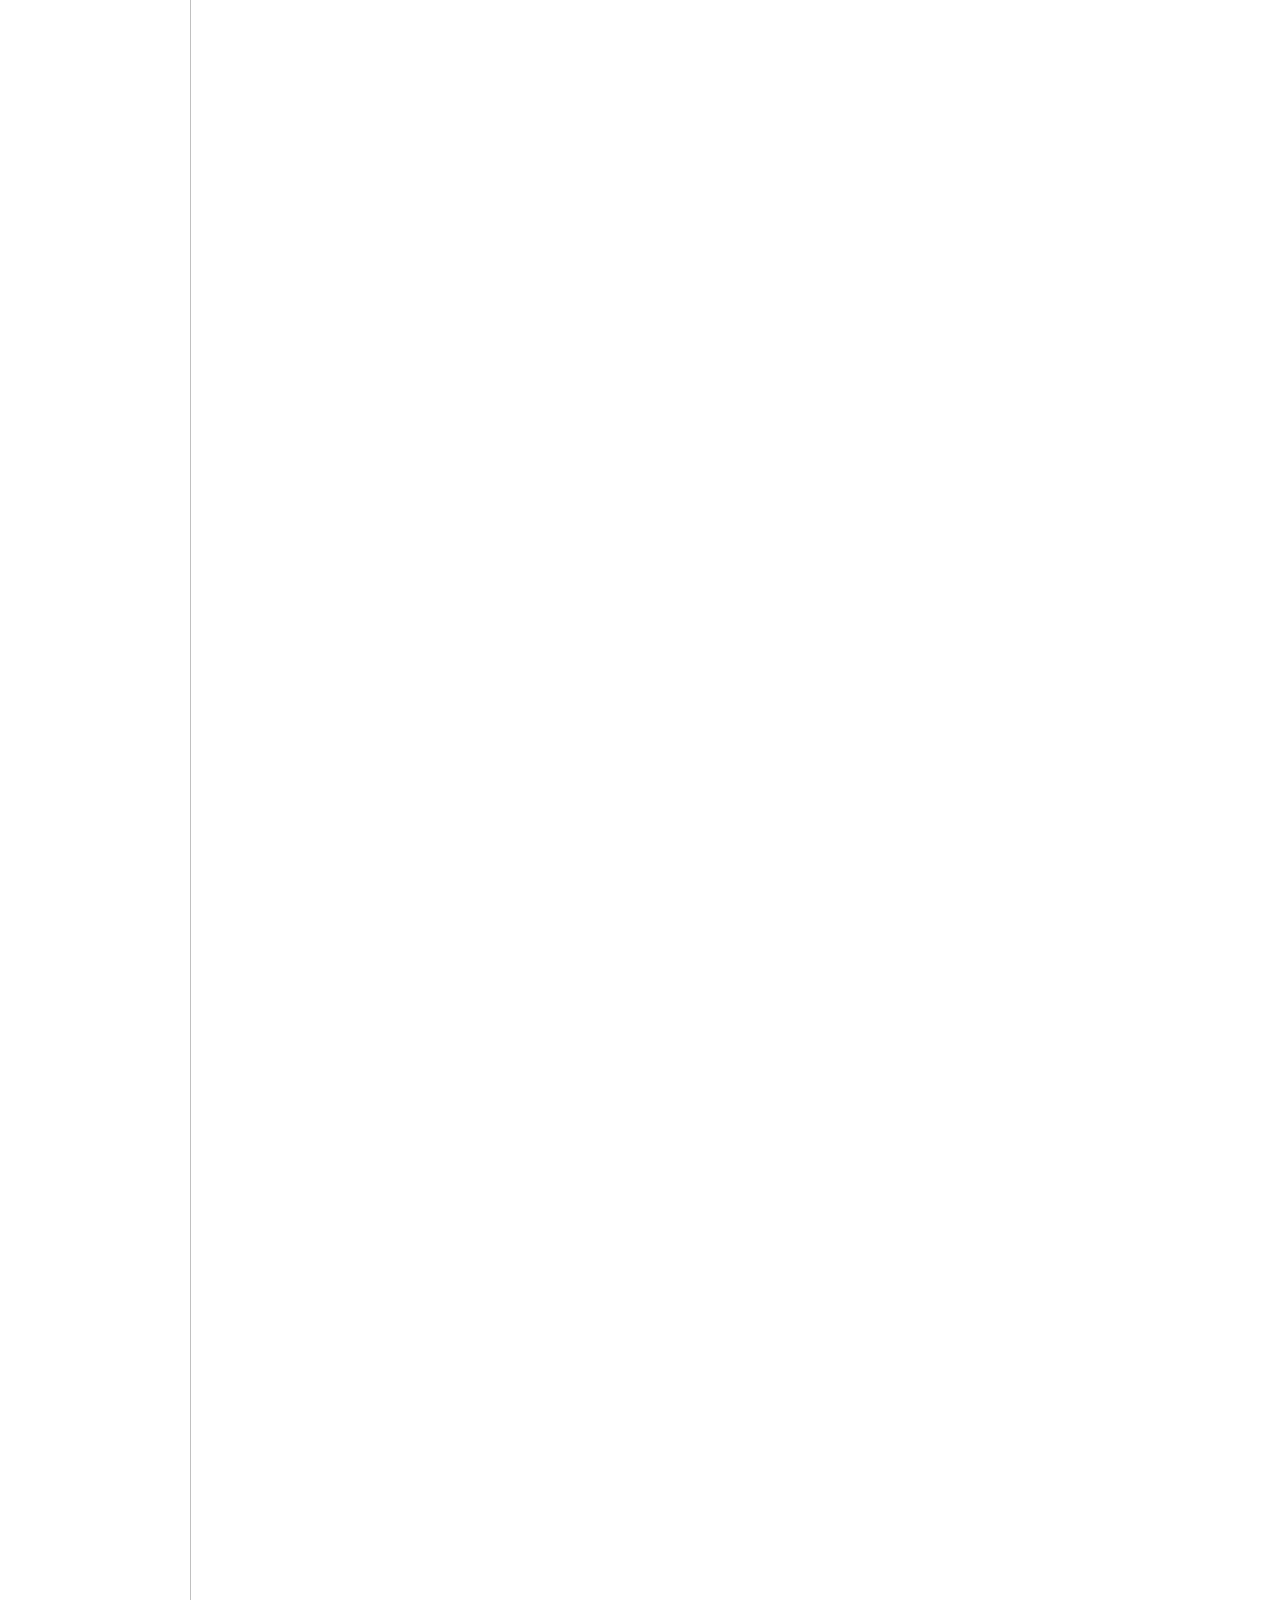
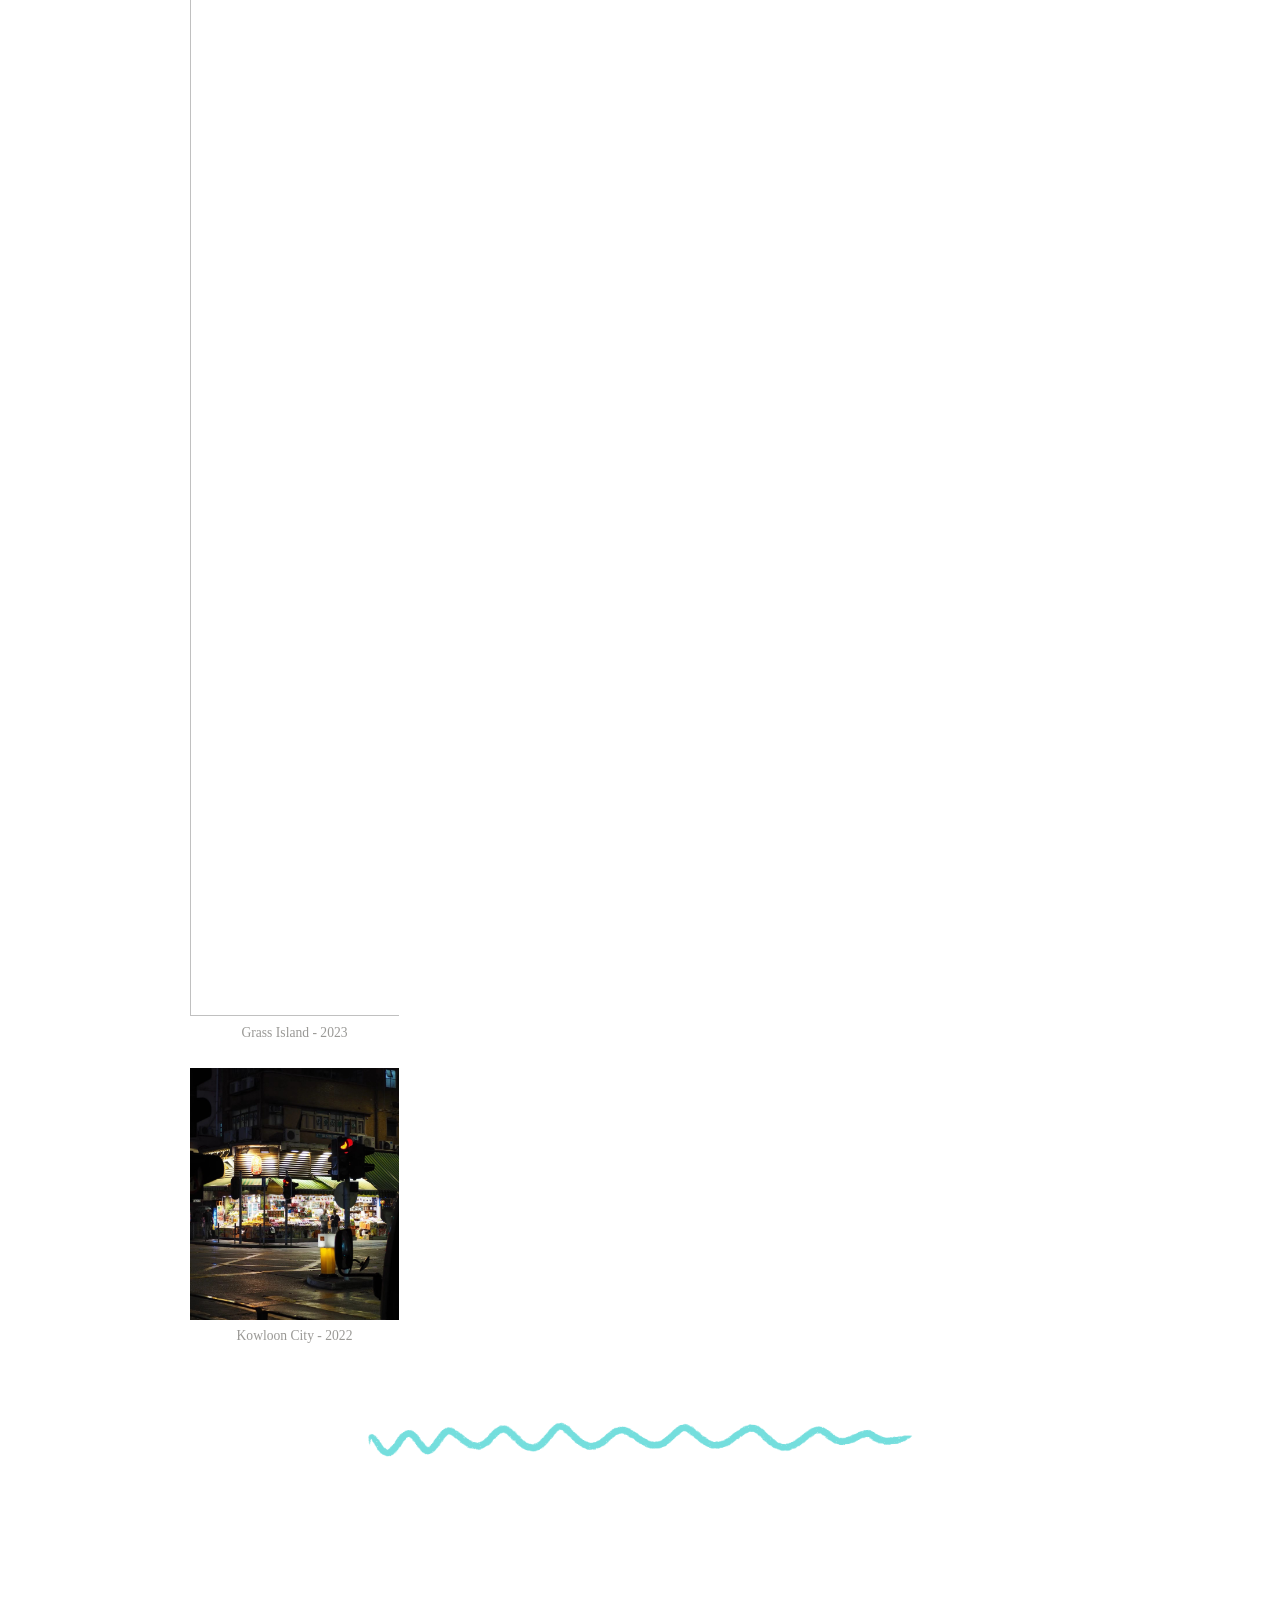
==== commit b9d5919e: "Update index.html" ====
--- a/index.html
+++ b/index.html
@@ -683,10 +683,10 @@
 	
 </style></head><body><article id="1b8e8d49-9eb3-4e5f-824c-ab512f639808" class="page serif"><header><img class="page-cover-image" src="Chengcheng%20Wang%201b8e8d499eb34e5f824cab512f639808/WechatIMG287.jpg" style="object-position:center 19.499999999999996%"/><h1 class="page-title">Chengcheng Wang</h1><p class="page-description"></p></header><div class="page-body"><p id="ae22153b-7538-4f95-85ca-b8214a09f097" class="">
 </p><p id="ad20dd6c-9b5d-4384-8ac6-af3fa9853b34" class="">📬 cwang495-c@my.cityu.edu.hk</p><p id="9feaf4cd-6c55-4b0d-81bb-bf1f825ba66c" class="">🆔 0009-0000-6974-1358</p><p id="c88d1004-ec28-43e0-8cfe-b69c17ec5570" class="">📍Hong Kong</p><figure id="7a709554-86af-46a1-a749-827ef2f525d1" class="image"><a href="Chengcheng%20Wang%201b8e8d499eb34e5f824cab512f639808/Divider_01.png"><img style="width:1056px" src="Chengcheng%20Wang%201b8e8d499eb34e5f824cab512f639808/Divider_01.png"/></a></figure><div id="3ac44e8b-dded-45bb-bd25-1ba3aa3db96a" class="column-list"><div id="3a87225e-7352-4b76-ab03-3a71365352fe" style="width:25%" class="column"><p id="2139c1de-83f5-417e-ab45-2092b6d61478" class="">  </p><figure id="26fe2a32-f388-413d-97ed-11cc2532ac85" class="image"><a href="Chengcheng%20Wang%201b8e8d499eb34e5f824cab512f639808/chengcheng.jpg"><img style="width:320px" src="Chengcheng%20Wang%201b8e8d499eb34e5f824cab512f639808/chengcheng.jpg"/></a><figcaption>Chengcheng - Jun2024</figcaption></figure><p id="bbb8f3a7-3675-472e-a6b1-a947b907a185" class="">Mandarin/English/Japanese</p><p id="7358df1b-f7cc-41c8-a298-442652c71541" class="">
-</p></div><div id="44eaace9-48b3-4298-b5f9-98ca578f4f8c" style="width:75%" class="column"><h2 id="fa8233fc-d631-48b5-b5d4-c35572b3bf11" class="block-color-teal_background"> Welcome to my personal website</h2><blockquote id="b7871875-1a66-47a1-bb81-bd71c6ba589a" class="">👩🏻‍🎓 I am a now second-year <a href="https://scholars.cityu.edu.hk/en/persons/chengcheng-wang(8174d49a-78dc-4f10-86dc-e0664029a8da).html">PhD candidate in Linguistics</a> at the <a href="https://compneurolinglab.github.io/">LAnguages, Machines &amp; Brains (LAMB) Lab</a>, City University of Hong Kong, under the supervision of <a href="https://jixing-li.github.io/">Prof. Jixing Li</a>. My research focuses on the interdisciplinary study that combines linguistics, neuroscience, and computer science to explore how the human brain and large language models process language. I am particularly interested in computational simulations of language disorders in the impaired brain.<br/><br/>🙋🏻‍♀️ I enjoy hiking, photographing, drawing, and designing appointment books (手帳う). My passion extends to movies, novels, and theater. During my undergraduate studies, I had the opportunity to participate in plays such as <br/><em>Rhinoceros in Love</em>, <em>Green Snake</em>, and <em>The Robbery</em>.</blockquote></div></div><figure id="f36dce3b-5c87-45de-8f56-8d8681cb2be5" class="image"><a href="Chengcheng%20Wang%201b8e8d499eb34e5f824cab512f639808/Divider_01.png"><img style="width:1056px" src="Chengcheng%20Wang%201b8e8d499eb34e5f824cab512f639808/Divider_01.png"/></a></figure><div id="acbdc7ea-b9f1-438b-93a1-b4796ed2b6dc" class="column-list"><div id="d1b99c74-26e2-48ce-84f0-2dedb8590604" style="width:25%" class="column"><figure id="42d2e1b7-4533-448c-aa9d-a22bc396d293" class="image"><a href="Chengcheng%20Wang%201b8e8d499eb34e5f824cab512f639808/2931725098685_.pic.jpg"><img style="width:921px" src="Chengcheng%20Wang%201b8e8d499eb34e5f824cab512f639808/2931725098685_.pic.jpg"/></a><figcaption>Pui O, Lantau Island - Aug2024</figcaption></figure><figure id="87e9b2de-decf-4560-bee5-4cbf307af7ad" class="image"><a href="Chengcheng%20Wang%201b8e8d499eb34e5f824cab512f639808/IMG_0089.jpg"><img style="width:3456px" src="Chengcheng%20Wang%201b8e8d499eb34e5f824cab512f639808/IMG_0089.jpg"/></a><figcaption>MacLehose Trail - Jan2024</figcaption></figure><figure id="3c809294-7778-43ff-9672-05df104e032c" class="image"><a href="Chengcheng%20Wang%201b8e8d499eb34e5f824cab512f639808/2941725098953_.pic_hd.jpg"><img style="width:4032px" src="Chengcheng%20Wang%201b8e8d499eb34e5f824cab512f639808/2941725098953_.pic_hd.jpg"/></a><figcaption>Grass Island - 2023</figcaption></figure><figure id="7ae43327-33c5-4ec4-9da9-a0c800831b6b" class="image"><a href="Chengcheng%20Wang%201b8e8d499eb34e5f824cab512f639808/3001725099044_.pic.jpg"><img style="width:1440px" src="Chengcheng%20Wang%201b8e8d499eb34e5f824cab512f639808/3001725099044_.pic.jpg"/></a><figcaption>Kowloon City - 2022</figcaption></figure></div><div id="bd6c7ead-7eef-47cb-abfe-0dc20d7781de" style="width:75%" class="column"><h2 id="eb9f4cd8-ff40-489d-b5ec-e5eb9729ce60" class="block-color-teal_background"> About my academic journey</h2><figure id="95ab6443-a25c-408b-938e-43b718144e4b"><div class="source"><a href="Chengcheng%20Wang%201b8e8d499eb34e5f824cab512f639808/cv_chengcheng.pdf">cv_chengcheng.pdf</a></div></figure><blockquote id="25e934b1-5871-4c01-a1b9-8cd722a400ee" class="block-color-default"><strong>  Education </strong>🎓<ul id="ae42eebb-2219-4777-a251-6607066d521a" class="bulleted-list"><li style="list-style-type:disc">Sep 2023 - present<p id="1edbbff3-8a9f-42aa-9524-e037bece6018" class=""><mark class="highlight-teal"><strong>Ph.D.Student</strong></mark> in Linguistics, CityU, Supervised by Prof. Jixing Li</p></li></ul><ul id="7df742e9-4a91-426f-a11b-330d66826ab8" class="bulleted-list"><li style="list-style-type:disc">Sep 2022 - Oct 2023<br/><br/><mark class="highlight-teal"><strong>M.A</strong></mark>. Language Studies, CityU, Supervised by Prof. Jixing Li</li></ul><ul id="02acf297-fbf6-49c8-9480-24da755ce685" class="bulleted-list"><li style="list-style-type:disc">July 2023<br/><br/><mark class="highlight-teal"><strong>Computational Neuroscience - 2023</strong></mark>, Neuromatch: Beaverton, US</li></ul><ul id="41c90e39-af22-4b70-966b-fd287ae9423f" class="bulleted-list"><li style="list-style-type:disc">Sep 2017 - July 2021<br/><br/><mark class="highlight-teal"><strong>B.A</strong></mark>. Japanese, Huazhong University of Science and Technology </li></ul><ul id="dfc9c8ef-11d8-4d48-898a-abe05b0cae85" class="bulleted-list"><li style="list-style-type:disc">Mar - Apr 2019<br/><br/><mark class="highlight-teal"><strong>Exchange student &amp; intern</strong></mark>, Muroran Institute of Technology, Japan</li></ul><p id="5f58ba7c-65c1-410d-8706-d4eaac96753e" class="">
+</p></div><div id="44eaace9-48b3-4298-b5f9-98ca578f4f8c" style="width:75%" class="column"><h2 id="fa8233fc-d631-48b5-b5d4-c35572b3bf11" class="block-color-teal_background"> Welcome to my personal website</h2><blockquote id="b7871875-1a66-47a1-bb81-bd71c6ba589a" class="">👩🏻‍🎓 I am a now second-year <a href="https://scholars.cityu.edu.hk/en/persons/chengcheng-wang(8174d49a-78dc-4f10-86dc-e0664029a8da).html">PhD candidate in Linguistics</a> at the <a href="https://compneurolinglab.github.io/">LAnguages, Machines &amp; Brains (LAMB) Lab</a>, City University of Hong Kong, under the supervision of <a href="https://jixing-li.github.io/">Prof. Jixing Li</a>. My research focuses on the interdisciplinary study that combines linguistics, neuroscience, and computer science to explore how the human brain and large language models process language. I am particularly interested in computational simulations of language disorders in the impaired brain.<br/><br/>🙋🏻‍♀️ I enjoy hiking, photographing, drawing, and designing appointment books (手帳う). My passion extends to movies, novels, and theater. During my undergraduate studies, I had the opportunity to participate in plays such as <em>Rhinoceros in Love</em>, <em>Green Snake</em>, and <em>The Robbery</em>.</blockquote></div></div><figure id="f36dce3b-5c87-45de-8f56-8d8681cb2be5" class="image"><a href="Chengcheng%20Wang%201b8e8d499eb34e5f824cab512f639808/Divider_01.png"><img style="width:1056px" src="Chengcheng%20Wang%201b8e8d499eb34e5f824cab512f639808/Divider_01.png"/></a></figure><div id="acbdc7ea-b9f1-438b-93a1-b4796ed2b6dc" class="column-list"><div id="d1b99c74-26e2-48ce-84f0-2dedb8590604" style="width:25%" class="column"><figure id="42d2e1b7-4533-448c-aa9d-a22bc396d293" class="image"><a href="Chengcheng%20Wang%201b8e8d499eb34e5f824cab512f639808/2931725098685_.pic.jpg"><img style="width:921px" src="Chengcheng%20Wang%201b8e8d499eb34e5f824cab512f639808/2931725098685_.pic.jpg"/></a><figcaption>Pui O, Lantau Island - Aug2024</figcaption></figure><figure id="87e9b2de-decf-4560-bee5-4cbf307af7ad" class="image"><a href="Chengcheng%20Wang%201b8e8d499eb34e5f824cab512f639808/IMG_0089.jpg"><img style="width:3456px" src="Chengcheng%20Wang%201b8e8d499eb34e5f824cab512f639808/IMG_0089.jpg"/></a><figcaption>MacLehose Trail - Jan2024</figcaption></figure><figure id="3c809294-7778-43ff-9672-05df104e032c" class="image"><a href="Chengcheng%20Wang%201b8e8d499eb34e5f824cab512f639808/2941725098953_.pic_hd.jpg"><img style="width:4032px" src="Chengcheng%20Wang%201b8e8d499eb34e5f824cab512f639808/2941725098953_.pic_hd.jpg"/></a><figcaption>Grass Island - 2023</figcaption></figure><figure id="7ae43327-33c5-4ec4-9da9-a0c800831b6b" class="image"><a href="Chengcheng%20Wang%201b8e8d499eb34e5f824cab512f639808/3001725099044_.pic.jpg"><img style="width:1440px" src="Chengcheng%20Wang%201b8e8d499eb34e5f824cab512f639808/3001725099044_.pic.jpg"/></a><figcaption>Kowloon City - 2022</figcaption></figure></div><div id="bd6c7ead-7eef-47cb-abfe-0dc20d7781de" style="width:75%" class="column"><h2 id="eb9f4cd8-ff40-489d-b5ec-e5eb9729ce60" class="block-color-teal_background"> About my academic journey</h2><figure id="95ab6443-a25c-408b-938e-43b718144e4b"><div class="source"><a href="Chengcheng%20Wang%201b8e8d499eb34e5f824cab512f639808/cv_chengcheng.pdf">cv_chengcheng.pdf</a></div></figure><blockquote id="25e934b1-5871-4c01-a1b9-8cd722a400ee" class="block-color-default"><strong>  Education </strong>🎓<ul id="ae42eebb-2219-4777-a251-6607066d521a" class="bulleted-list"><li style="list-style-type:disc">Sep 2023 - present<p id="1edbbff3-8a9f-42aa-9524-e037bece6018" class=""><mark class="highlight-teal"><strong>Ph.D.Student</strong></mark> in Linguistics, CityU, Supervised by Prof. Jixing Li</p></li></ul><ul id="7df742e9-4a91-426f-a11b-330d66826ab8" class="bulleted-list"><li style="list-style-type:disc">Sep 2022 - Oct 2023<br/><br/><mark class="highlight-teal"><strong>M.A</strong></mark>. Language Studies, CityU, Supervised by Prof. Jixing Li</li></ul><ul id="02acf297-fbf6-49c8-9480-24da755ce685" class="bulleted-list"><li style="list-style-type:disc">July 2023<br/><br/><mark class="highlight-teal"><strong>Computational Neuroscience - 2023</strong></mark>, Neuromatch: Beaverton, US</li></ul><ul id="41c90e39-af22-4b70-966b-fd287ae9423f" class="bulleted-list"><li style="list-style-type:disc">Sep 2017 - July 2021<br/><br/><mark class="highlight-teal"><strong>B.A</strong></mark>. Japanese, Huazhong University of Science and Technology </li></ul><ul id="dfc9c8ef-11d8-4d48-898a-abe05b0cae85" class="bulleted-list"><li style="list-style-type:disc">Mar - Apr 2019<br/><br/><mark class="highlight-teal"><strong>Exchange student &amp; intern</strong></mark>, Muroran Institute of Technology, Japan</li></ul><p id="5f58ba7c-65c1-410d-8706-d4eaac96753e" class="">
 </p><hr id="94d4887b-6f76-4af7-8dcf-3231dd8c28f4"/><p id="676711c5-9ac0-490b-8707-d5a2080a3eb9" class=""><strong>Publications </strong>📃</p><ul id="508f8d13-1672-4704-8fa8-f2bb5559f478" class="bulleted-list"><li style="list-style-type:disc">Momenian, M., Ma, Z., Wu, S., <mark class="highlight-teal"><strong>Wang, C.</strong></mark>, Vaghe, M., Hale, J., Brennan, J., Meyer, L., &amp; Li, J. (in press). Le Petit Prince Hong Kong: Naturalistic fMRI and EEG dataset from older Cantonese. [<a href="https://openneuro.org/datasets/ds004718">OpenNeuro</a>]</li></ul><p id="f45b0e31-c96e-4877-a430-597b34fdda04" class="">
 </p><hr id="29c33c94-129a-4705-9677-86cd088d7e31"/><p id="3f3b49c9-e1f9-4eef-9969-961ba4f678b2" class=""><strong>Conferences </strong>🤝🏻</p><ul id="1f2c15f8-4d7d-4ee5-b807-8478637b5a2b" class="bulleted-list"><li style="list-style-type:disc"><mark class="highlight-teal"><strong>Wang C</strong></mark>., Fan, Z., Han, Z., Bi, Y<strong>., </strong>Li, J. (2024) Functional specificity in multimodal large language models and the human brain. Poster at Society for the Neurobiology of Language Annual Meeting (<em>SNL</em>). Brisbane, Australia, Oct 24-26, 2024   </li></ul><ul id="75dd8e51-bf07-415c-88e2-f12b49795497" class="bulleted-list"><li style="list-style-type:disc">Ma Z., <mark class="highlight-teal"><strong>Wang, C.</strong></mark>, &amp; Li, J. (2023) Syntactic information drives language models’ alignment with human comprehension processes. Oral presented at the Architectures and Mechanisms for Language Processing (AMLaP Asia), Hong Kong, December 1-3, 2023.<br/><br/></li></ul><p id="a5e30625-a588-492d-819c-a550dae0652e" class="">
 </p></blockquote></div></div><figure id="12249e3c-3d71-47fc-81c4-8f040cf13b0b" class="image"><a href="Chengcheng%20Wang%201b8e8d499eb34e5f824cab512f639808/Divider_01.png"><img style="width:1056px" src="Chengcheng%20Wang%201b8e8d499eb34e5f824cab512f639808/Divider_01.png"/></a></figure><p id="ad87c98a-ca82-4eff-894b-5a835b44b9fa" class="">
 </p><p id="b0f79a5a-9af1-40c6-ba22-28ac8327f835" class="">
 </p><p id="99f6ca9d-514e-4e17-8395-d168846ef699" class="">
-</p></div></article><span class="sans" style="font-size:14px;padding-top:2em"></span></body></html>+</p></div></article><span class="sans" style="font-size:14px;padding-top:2em"></span></body></html>
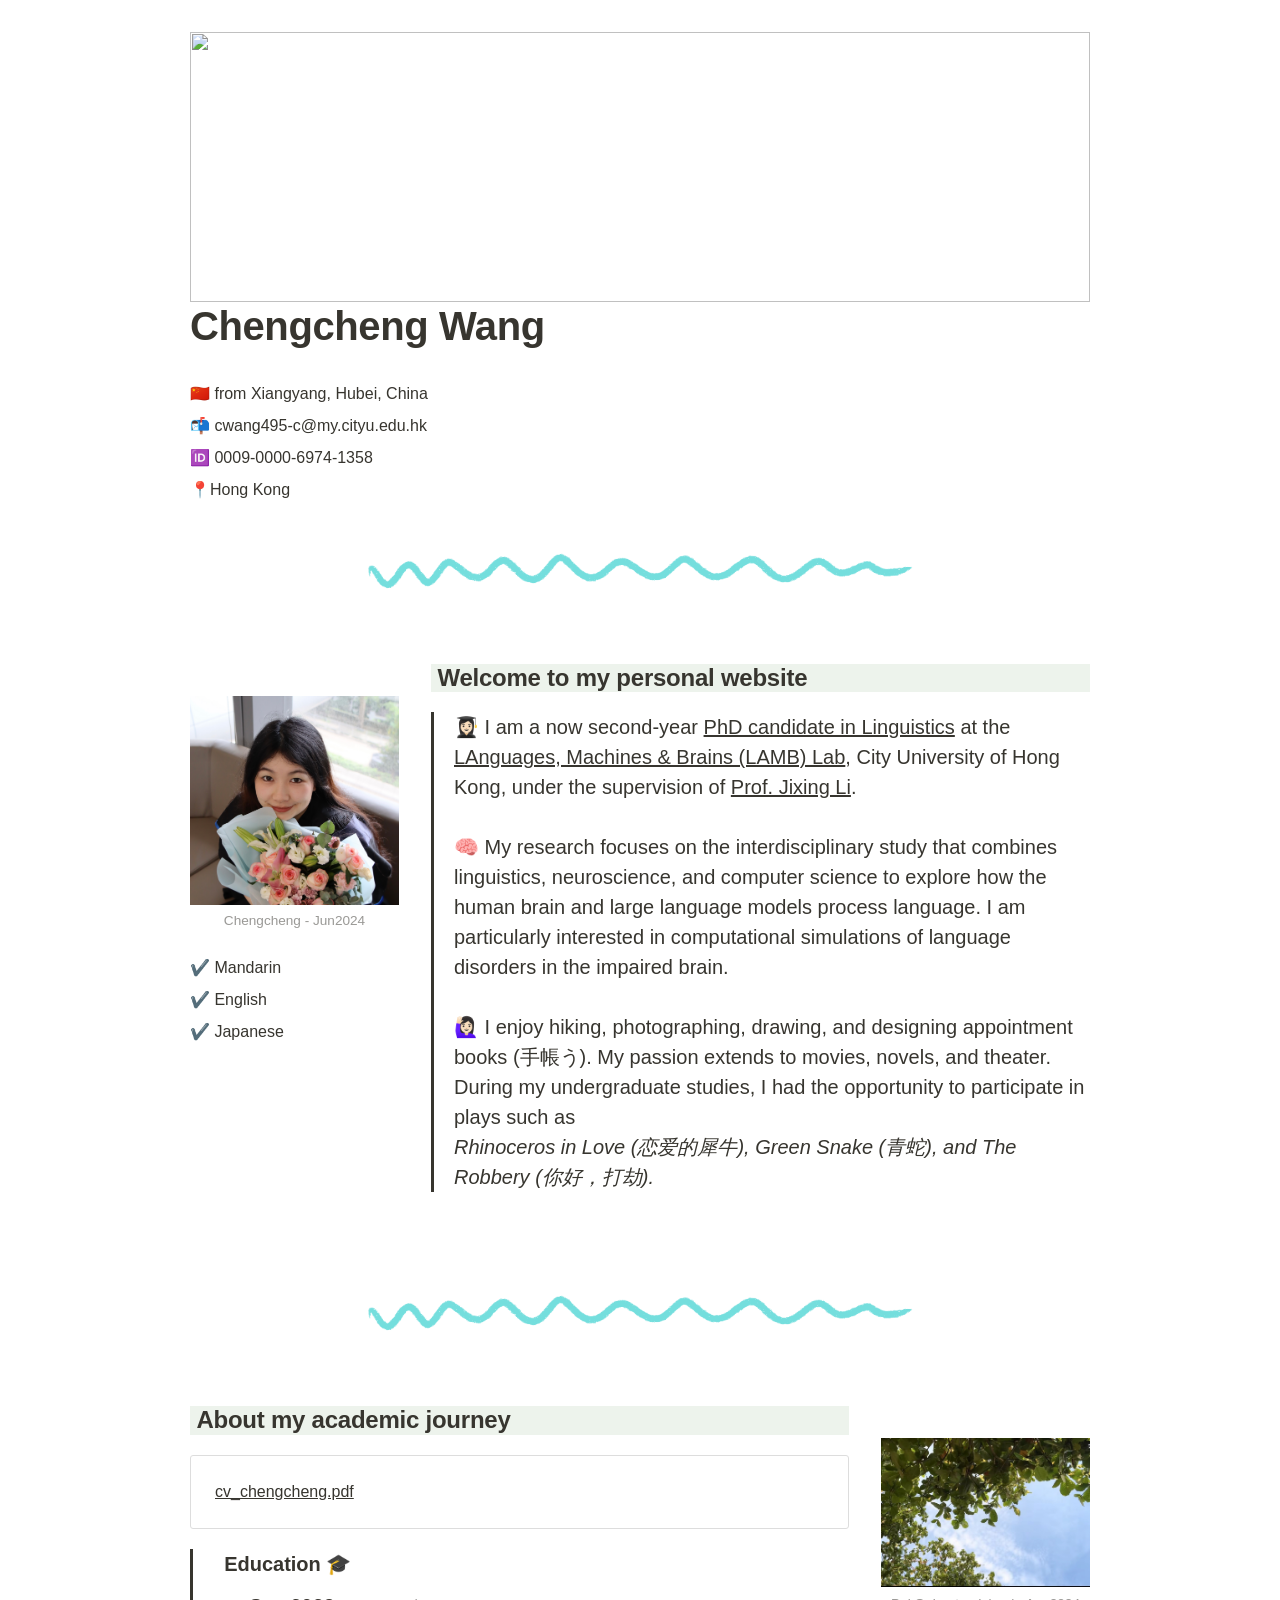
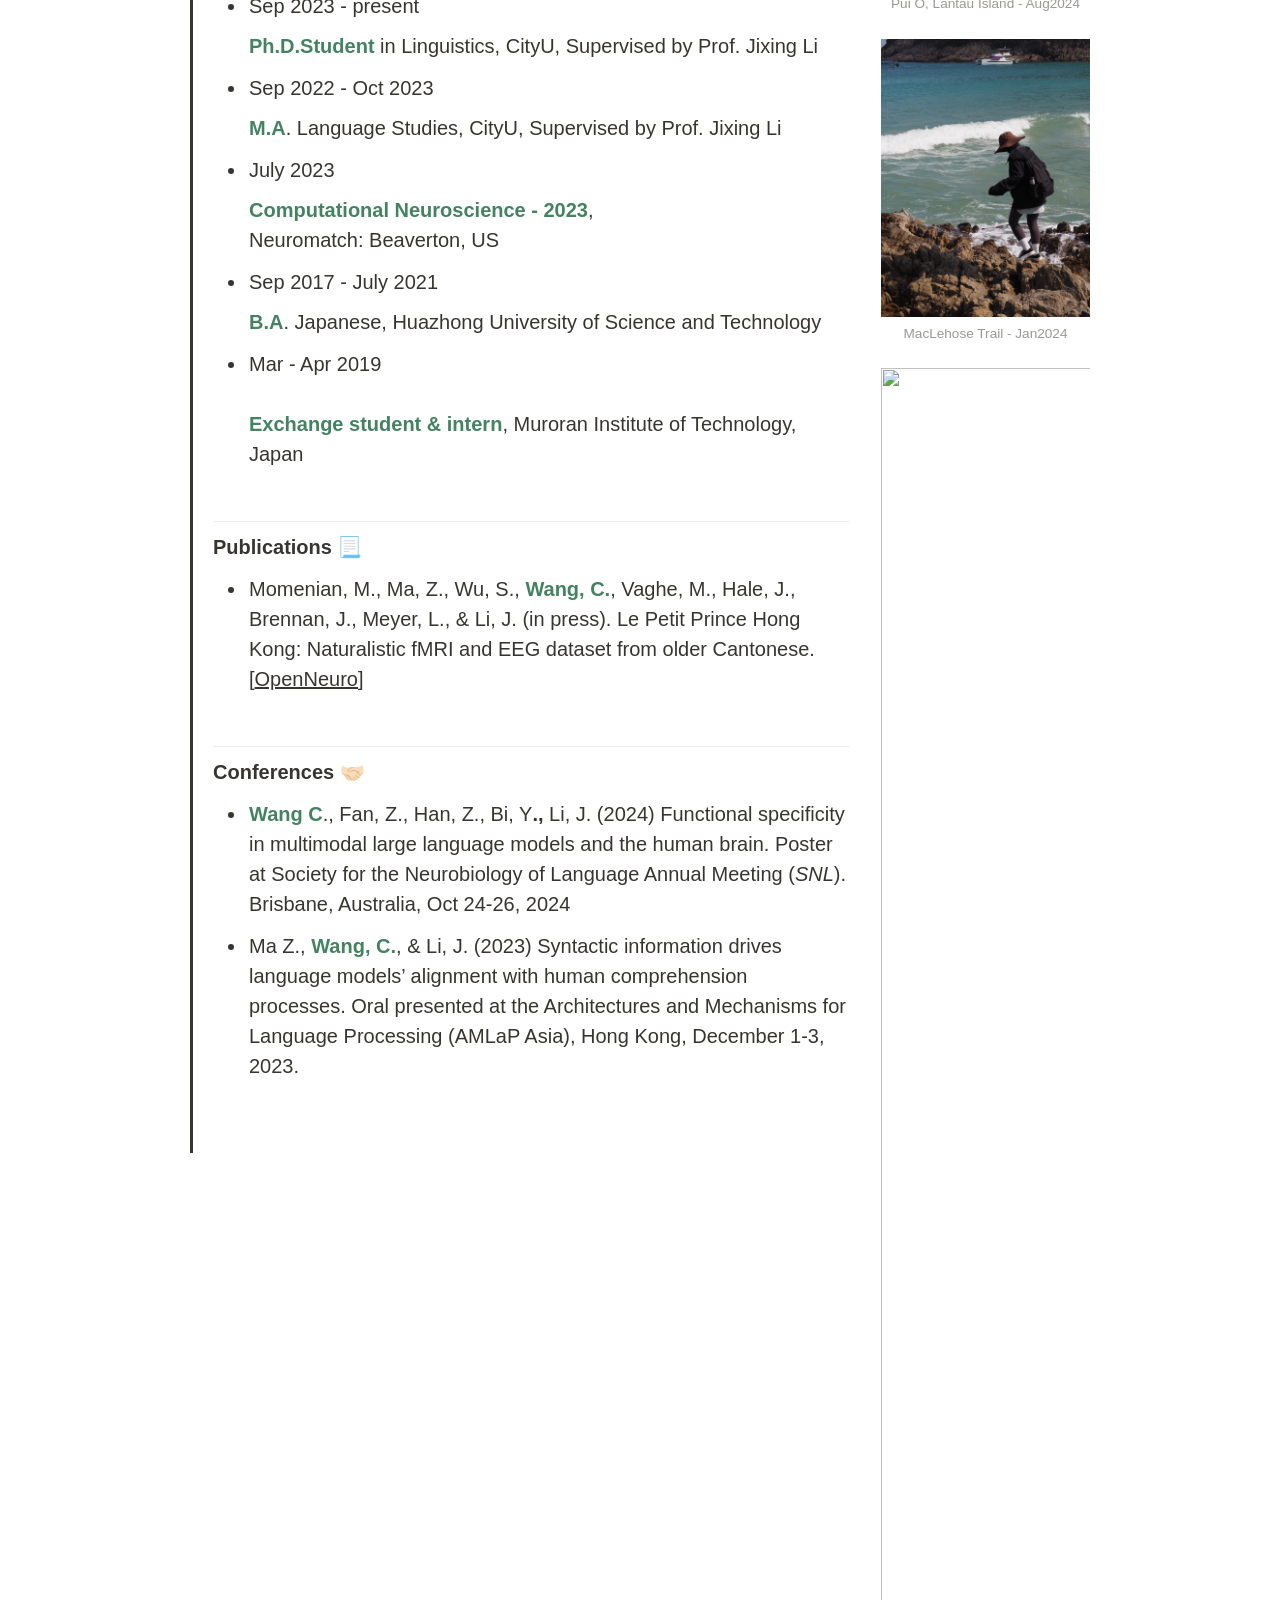
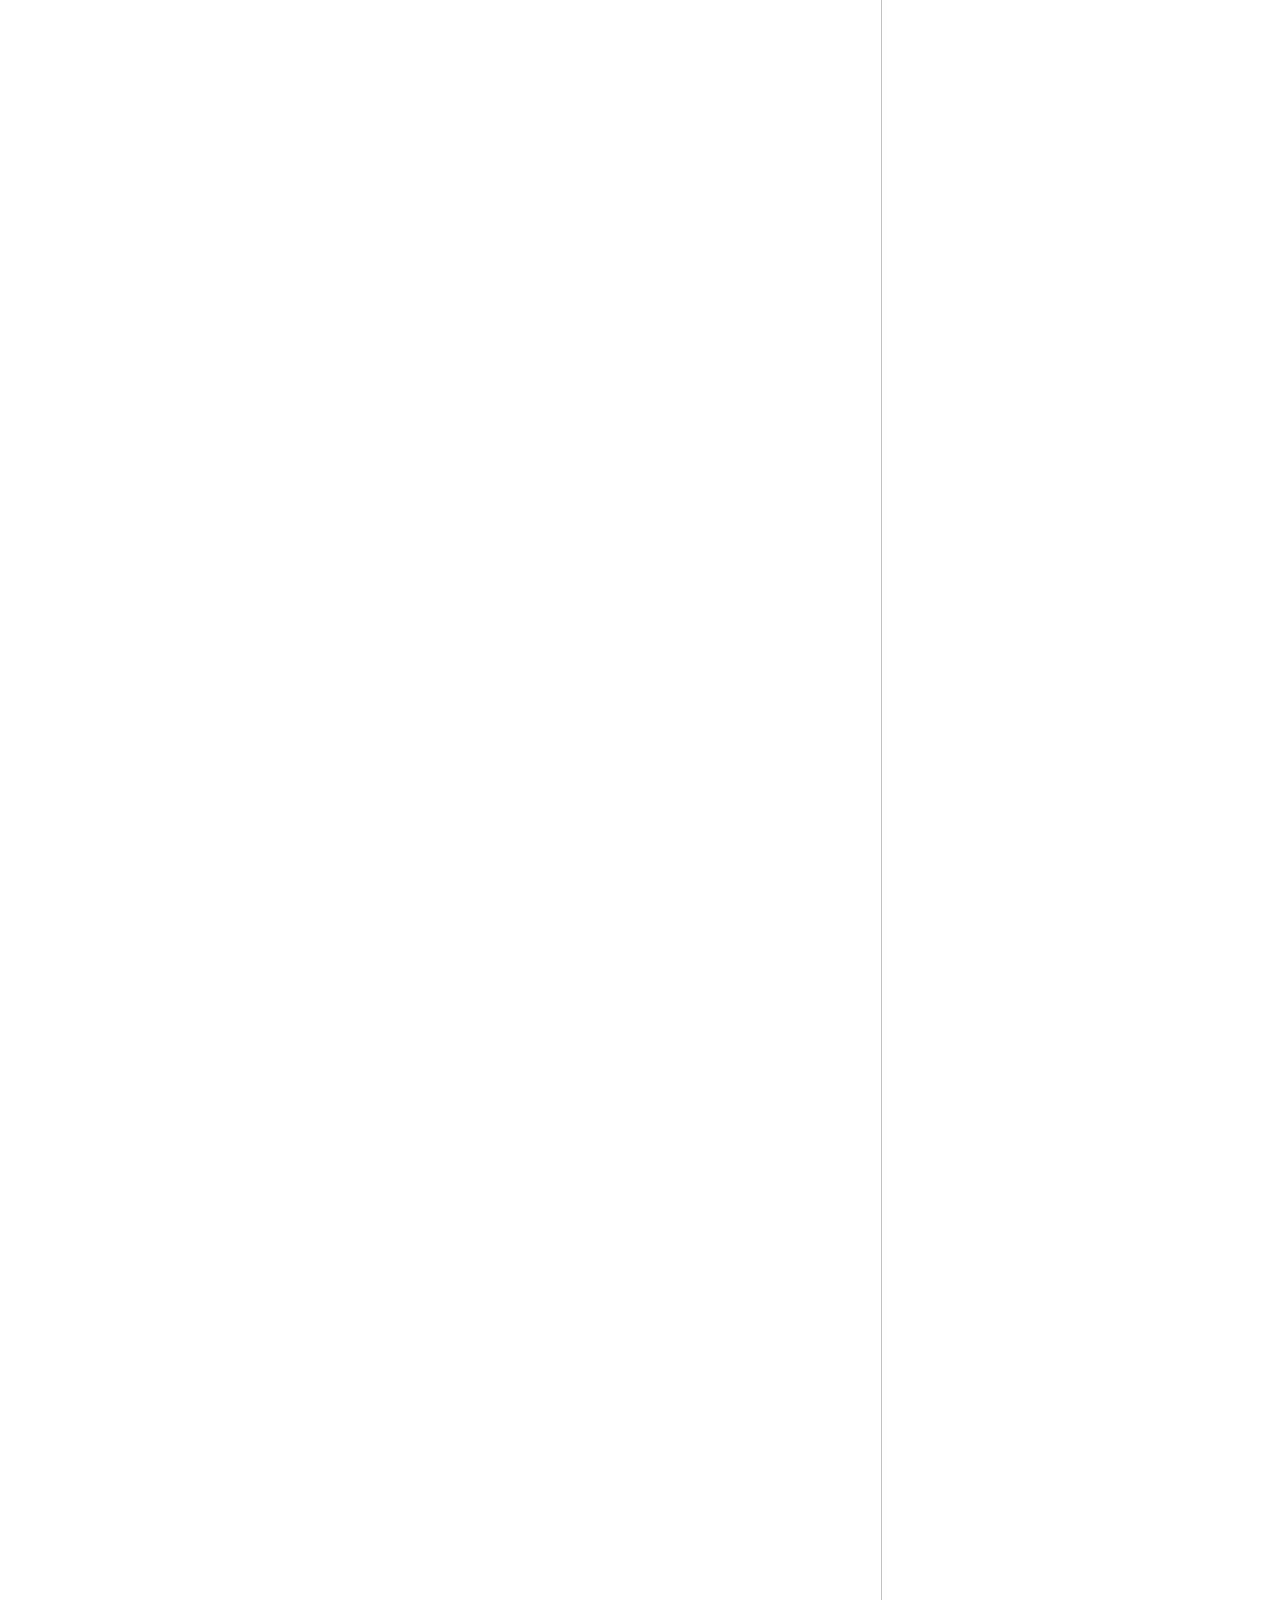
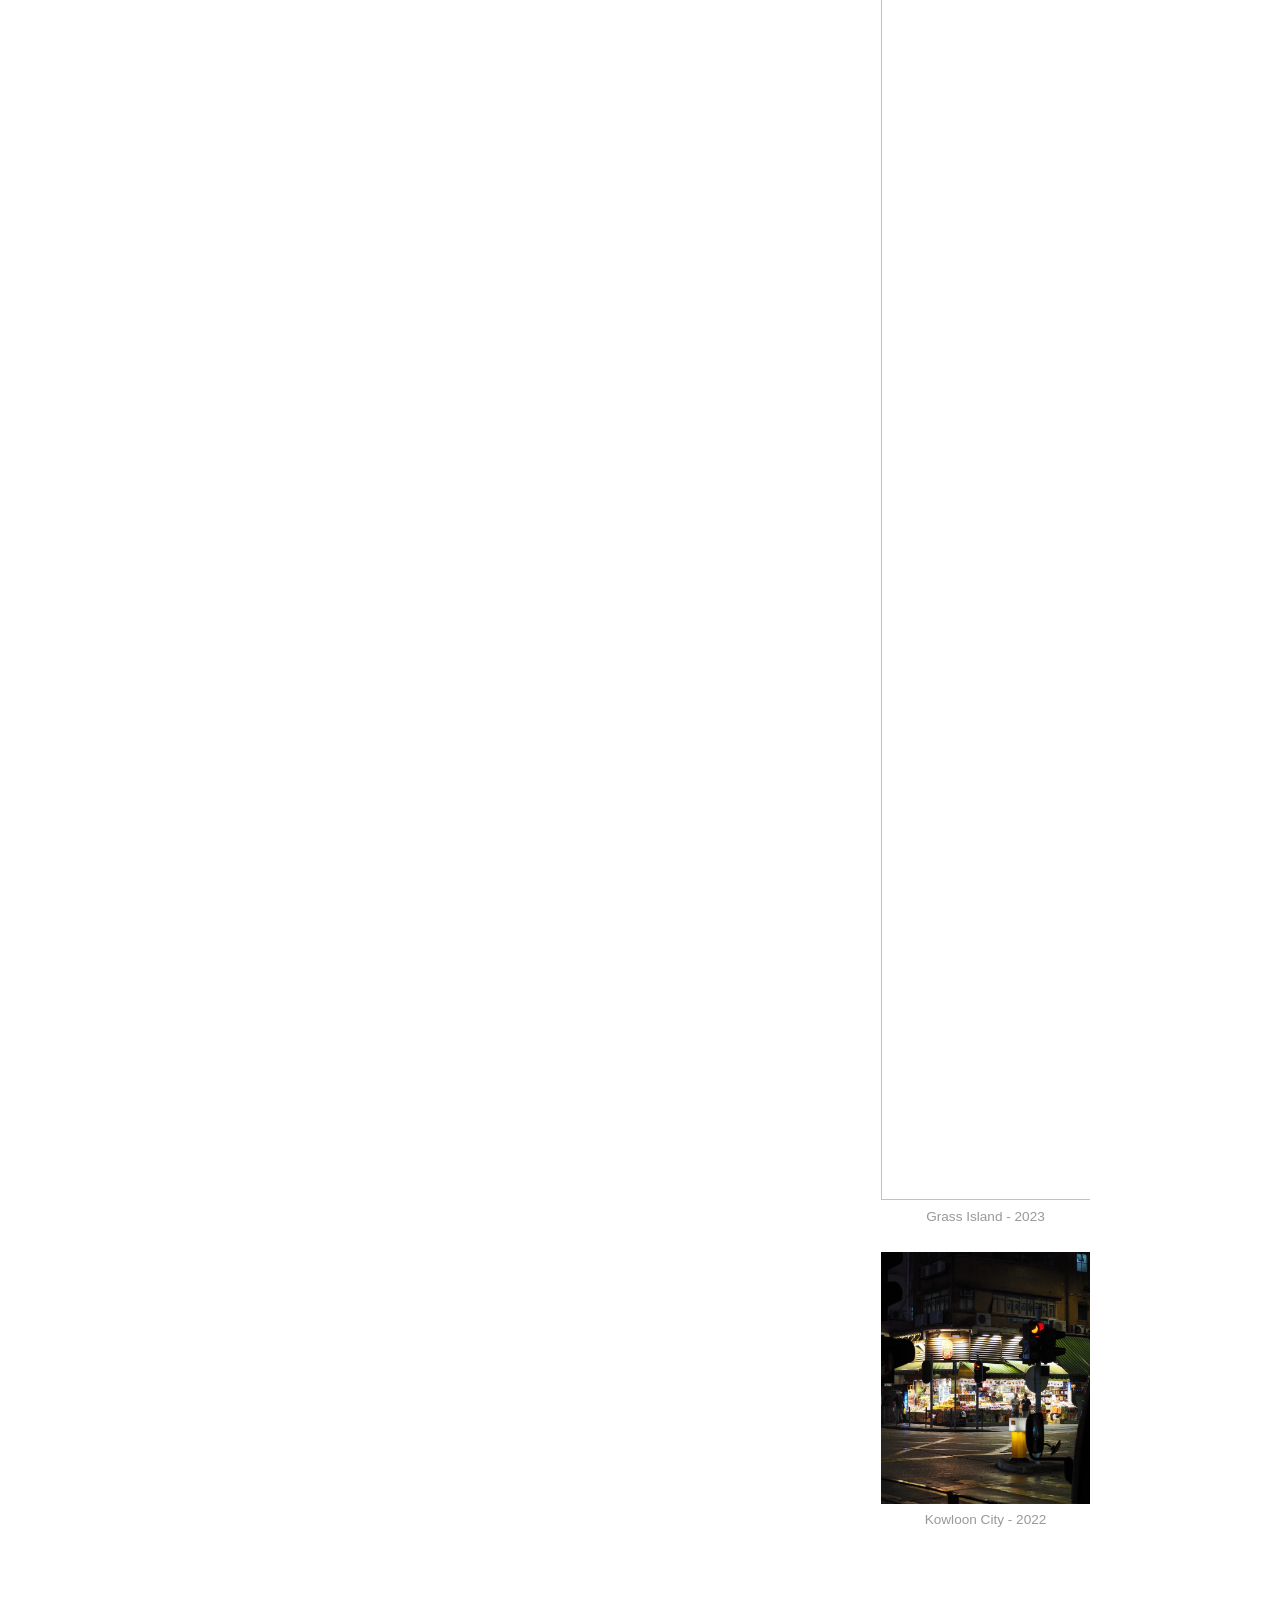
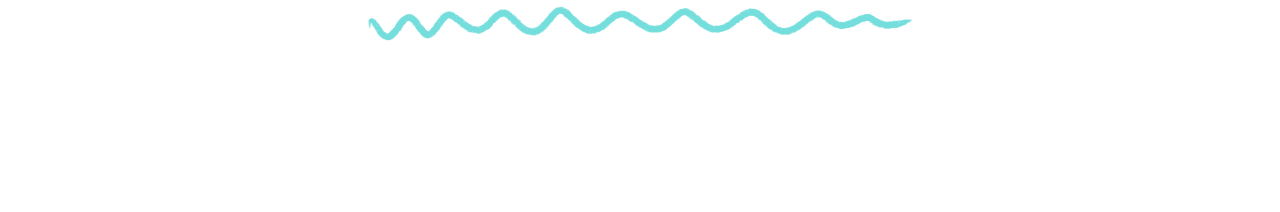
==== commit f8d40696: "Update index.html" ====
--- a/index.html
+++ b/index.html
@@ -681,12 +681,11 @@
 	background-image: url("data:image/svg+xml;charset=UTF-8,%3Csvg%20width%3D%2216%22%20height%3D%2216%22%20viewBox%3D%220%200%2016%2016%22%20fill%3D%22none%22%20xmlns%3D%22http%3A%2F%2Fwww.w3.org%2F2000%2Fsvg%22%3E%0A%3Crect%20x%3D%220.75%22%20y%3D%220.75%22%20width%3D%2214.5%22%20height%3D%2214.5%22%20fill%3D%22white%22%20stroke%3D%22%2336352F%22%20stroke-width%3D%221.5%22%2F%3E%0A%3C%2Fsvg%3E");
 }
 	
-</style></head><body><article id="1b8e8d49-9eb3-4e5f-824c-ab512f639808" class="page serif"><header><img class="page-cover-image" src="Chengcheng%20Wang%201b8e8d499eb34e5f824cab512f639808/WechatIMG287.jpg" style="object-position:center 19.499999999999996%"/><h1 class="page-title">Chengcheng Wang</h1><p class="page-description"></p></header><div class="page-body"><p id="ae22153b-7538-4f95-85ca-b8214a09f097" class="">
-</p><p id="ad20dd6c-9b5d-4384-8ac6-af3fa9853b34" class="">📬 cwang495-c@my.cityu.edu.hk</p><p id="9feaf4cd-6c55-4b0d-81bb-bf1f825ba66c" class="">🆔 0009-0000-6974-1358</p><p id="c88d1004-ec28-43e0-8cfe-b69c17ec5570" class="">📍Hong Kong</p><figure id="7a709554-86af-46a1-a749-827ef2f525d1" class="image"><a href="Chengcheng%20Wang%201b8e8d499eb34e5f824cab512f639808/Divider_01.png"><img style="width:1056px" src="Chengcheng%20Wang%201b8e8d499eb34e5f824cab512f639808/Divider_01.png"/></a></figure><div id="3ac44e8b-dded-45bb-bd25-1ba3aa3db96a" class="column-list"><div id="3a87225e-7352-4b76-ab03-3a71365352fe" style="width:25%" class="column"><p id="2139c1de-83f5-417e-ab45-2092b6d61478" class="">  </p><figure id="26fe2a32-f388-413d-97ed-11cc2532ac85" class="image"><a href="Chengcheng%20Wang%201b8e8d499eb34e5f824cab512f639808/chengcheng.jpg"><img style="width:320px" src="Chengcheng%20Wang%201b8e8d499eb34e5f824cab512f639808/chengcheng.jpg"/></a><figcaption>Chengcheng - Jun2024</figcaption></figure><p id="bbb8f3a7-3675-472e-a6b1-a947b907a185" class="">Mandarin/English/Japanese</p><p id="7358df1b-f7cc-41c8-a298-442652c71541" class="">
-</p></div><div id="44eaace9-48b3-4298-b5f9-98ca578f4f8c" style="width:75%" class="column"><h2 id="fa8233fc-d631-48b5-b5d4-c35572b3bf11" class="block-color-teal_background"> Welcome to my personal website</h2><blockquote id="b7871875-1a66-47a1-bb81-bd71c6ba589a" class="">👩🏻‍🎓 I am a now second-year <a href="https://scholars.cityu.edu.hk/en/persons/chengcheng-wang(8174d49a-78dc-4f10-86dc-e0664029a8da).html">PhD candidate in Linguistics</a> at the <a href="https://compneurolinglab.github.io/">LAnguages, Machines &amp; Brains (LAMB) Lab</a>, City University of Hong Kong, under the supervision of <a href="https://jixing-li.github.io/">Prof. Jixing Li</a>. My research focuses on the interdisciplinary study that combines linguistics, neuroscience, and computer science to explore how the human brain and large language models process language. I am particularly interested in computational simulations of language disorders in the impaired brain.<br/><br/>🙋🏻‍♀️ I enjoy hiking, photographing, drawing, and designing appointment books (手帳う). My passion extends to movies, novels, and theater. During my undergraduate studies, I had the opportunity to participate in plays such as <em>Rhinoceros in Love</em>, <em>Green Snake</em>, and <em>The Robbery</em>.</blockquote></div></div><figure id="f36dce3b-5c87-45de-8f56-8d8681cb2be5" class="image"><a href="Chengcheng%20Wang%201b8e8d499eb34e5f824cab512f639808/Divider_01.png"><img style="width:1056px" src="Chengcheng%20Wang%201b8e8d499eb34e5f824cab512f639808/Divider_01.png"/></a></figure><div id="acbdc7ea-b9f1-438b-93a1-b4796ed2b6dc" class="column-list"><div id="d1b99c74-26e2-48ce-84f0-2dedb8590604" style="width:25%" class="column"><figure id="42d2e1b7-4533-448c-aa9d-a22bc396d293" class="image"><a href="Chengcheng%20Wang%201b8e8d499eb34e5f824cab512f639808/2931725098685_.pic.jpg"><img style="width:921px" src="Chengcheng%20Wang%201b8e8d499eb34e5f824cab512f639808/2931725098685_.pic.jpg"/></a><figcaption>Pui O, Lantau Island - Aug2024</figcaption></figure><figure id="87e9b2de-decf-4560-bee5-4cbf307af7ad" class="image"><a href="Chengcheng%20Wang%201b8e8d499eb34e5f824cab512f639808/IMG_0089.jpg"><img style="width:3456px" src="Chengcheng%20Wang%201b8e8d499eb34e5f824cab512f639808/IMG_0089.jpg"/></a><figcaption>MacLehose Trail - Jan2024</figcaption></figure><figure id="3c809294-7778-43ff-9672-05df104e032c" class="image"><a href="Chengcheng%20Wang%201b8e8d499eb34e5f824cab512f639808/2941725098953_.pic_hd.jpg"><img style="width:4032px" src="Chengcheng%20Wang%201b8e8d499eb34e5f824cab512f639808/2941725098953_.pic_hd.jpg"/></a><figcaption>Grass Island - 2023</figcaption></figure><figure id="7ae43327-33c5-4ec4-9da9-a0c800831b6b" class="image"><a href="Chengcheng%20Wang%201b8e8d499eb34e5f824cab512f639808/3001725099044_.pic.jpg"><img style="width:1440px" src="Chengcheng%20Wang%201b8e8d499eb34e5f824cab512f639808/3001725099044_.pic.jpg"/></a><figcaption>Kowloon City - 2022</figcaption></figure></div><div id="bd6c7ead-7eef-47cb-abfe-0dc20d7781de" style="width:75%" class="column"><h2 id="eb9f4cd8-ff40-489d-b5ec-e5eb9729ce60" class="block-color-teal_background"> About my academic journey</h2><figure id="95ab6443-a25c-408b-938e-43b718144e4b"><div class="source"><a href="Chengcheng%20Wang%201b8e8d499eb34e5f824cab512f639808/cv_chengcheng.pdf">cv_chengcheng.pdf</a></div></figure><blockquote id="25e934b1-5871-4c01-a1b9-8cd722a400ee" class="block-color-default"><strong>  Education </strong>🎓<ul id="ae42eebb-2219-4777-a251-6607066d521a" class="bulleted-list"><li style="list-style-type:disc">Sep 2023 - present<p id="1edbbff3-8a9f-42aa-9524-e037bece6018" class=""><mark class="highlight-teal"><strong>Ph.D.Student</strong></mark> in Linguistics, CityU, Supervised by Prof. Jixing Li</p></li></ul><ul id="7df742e9-4a91-426f-a11b-330d66826ab8" class="bulleted-list"><li style="list-style-type:disc">Sep 2022 - Oct 2023<br/><br/><mark class="highlight-teal"><strong>M.A</strong></mark>. Language Studies, CityU, Supervised by Prof. Jixing Li</li></ul><ul id="02acf297-fbf6-49c8-9480-24da755ce685" class="bulleted-list"><li style="list-style-type:disc">July 2023<br/><br/><mark class="highlight-teal"><strong>Computational Neuroscience - 2023</strong></mark>, Neuromatch: Beaverton, US</li></ul><ul id="41c90e39-af22-4b70-966b-fd287ae9423f" class="bulleted-list"><li style="list-style-type:disc">Sep 2017 - July 2021<br/><br/><mark class="highlight-teal"><strong>B.A</strong></mark>. Japanese, Huazhong University of Science and Technology </li></ul><ul id="dfc9c8ef-11d8-4d48-898a-abe05b0cae85" class="bulleted-list"><li style="list-style-type:disc">Mar - Apr 2019<br/><br/><mark class="highlight-teal"><strong>Exchange student &amp; intern</strong></mark>, Muroran Institute of Technology, Japan</li></ul><p id="5f58ba7c-65c1-410d-8706-d4eaac96753e" class="">
+</style></head><body><article id="1b8e8d49-9eb3-4e5f-824c-ab512f639808" class="page sans"><header><img class="page-cover-image" src="Chengcheng%20Wang%201b8e8d499eb34e5f824cab512f639808/WechatIMG287.jpg" style="object-position:center 19.499999999999996%"/><h1 class="page-title">Chengcheng Wang</h1><p class="page-description"></p></header><div class="page-body"><p id="04fecc6c-914c-40fa-8d60-a58a1e7f92c4" class="">🇨🇳 from Xiangyang, Hubei, China </p><p id="ad20dd6c-9b5d-4384-8ac6-af3fa9853b34" class="">📬 cwang495-c@my.cityu.edu.hk</p><p id="9feaf4cd-6c55-4b0d-81bb-bf1f825ba66c" class="">🆔 0009-0000-6974-1358</p><p id="c88d1004-ec28-43e0-8cfe-b69c17ec5570" class="">📍Hong Kong</p><figure id="7a709554-86af-46a1-a749-827ef2f525d1" class="image"><a href="Chengcheng%20Wang%201b8e8d499eb34e5f824cab512f639808/Divider_01.png"><img style="width:1056px" src="Chengcheng%20Wang%201b8e8d499eb34e5f824cab512f639808/Divider_01.png"/></a></figure><div id="3ac44e8b-dded-45bb-bd25-1ba3aa3db96a" class="column-list"><div id="3a87225e-7352-4b76-ab03-3a71365352fe" style="width:25%" class="column"><p id="2139c1de-83f5-417e-ab45-2092b6d61478" class="">  </p><figure id="26fe2a32-f388-413d-97ed-11cc2532ac85" class="image"><a href="Chengcheng%20Wang%201b8e8d499eb34e5f824cab512f639808/chengcheng.jpg"><img style="width:240px" src="Chengcheng%20Wang%201b8e8d499eb34e5f824cab512f639808/chengcheng.jpg"/></a><figcaption>Chengcheng - Jun2024</figcaption></figure><p id="bbb8f3a7-3675-472e-a6b1-a947b907a185" class="">✔️ Mandarin</p><p id="32b7d9ae-b00b-4a58-b25c-2a6501c6640d" class="">✔️ English </p><p id="652235d6-c698-4d26-9e85-2c755e74d3eb" class="">✔️ Japanese </p></div><div id="44eaace9-48b3-4298-b5f9-98ca578f4f8c" style="width:75%" class="column"><h2 id="fa8233fc-d631-48b5-b5d4-c35572b3bf11" class="block-color-teal_background"> Welcome to my personal website</h2><blockquote id="b7871875-1a66-47a1-bb81-bd71c6ba589a" class="">👩🏻‍🎓 I am a now second-year <a href="https://scholars.cityu.edu.hk/en/persons/chengcheng-wang(8174d49a-78dc-4f10-86dc-e0664029a8da).html">PhD candidate in Linguistics</a> at the <a href="https://compneurolinglab.github.io/">LAnguages, Machines &amp; Brains (LAMB) Lab</a>, City University of Hong Kong, under the supervision of <a href="https://jixing-li.github.io/">Prof. Jixing Li</a>. <br/><br/>🧠 My research focuses on the interdisciplinary study that combines linguistics, neuroscience, and computer science to explore how the human brain and large language models process language. I am particularly interested in computational simulations of language disorders in the impaired brain.<br/><br/>🙋🏻‍♀️ I enjoy hiking, photographing, drawing, and designing appointment books (手帳う). My passion extends to movies, novels, and theater. During my undergraduate studies, I had the opportunity to participate in plays such as <br/><em>Rhinoceros in Love (恋爱的犀牛), Green Snake (青蛇), and The Robbery (你好，打劫).</em></blockquote><p id="60ba929a-0c61-46df-aa40-f33b70c10119" class="">
+</p></div></div><figure id="f36dce3b-5c87-45de-8f56-8d8681cb2be5" class="image"><a href="Chengcheng%20Wang%201b8e8d499eb34e5f824cab512f639808/Divider_01.png"><img style="width:1056px" src="Chengcheng%20Wang%201b8e8d499eb34e5f824cab512f639808/Divider_01.png"/></a></figure><div id="acbdc7ea-b9f1-438b-93a1-b4796ed2b6dc" class="column-list"><div id="bd6c7ead-7eef-47cb-abfe-0dc20d7781de" style="width:75%" class="column"><h2 id="eb9f4cd8-ff40-489d-b5ec-e5eb9729ce60" class="block-color-teal_background"> About my academic journey</h2><figure id="95ab6443-a25c-408b-938e-43b718144e4b"><div class="source"><a href="Chengcheng%20Wang%201b8e8d499eb34e5f824cab512f639808/cv_chengcheng.pdf">cv_chengcheng.pdf</a></div></figure><blockquote id="25e934b1-5871-4c01-a1b9-8cd722a400ee" class="block-color-default"><strong>  Education </strong>🎓<ul id="ae42eebb-2219-4777-a251-6607066d521a" class="bulleted-list"><li style="list-style-type:disc">Sep 2023 - present<p id="1edbbff3-8a9f-42aa-9524-e037bece6018" class=""><mark class="highlight-teal"><strong>Ph.D.Student</strong></mark> in Linguistics, CityU, Supervised by Prof. Jixing Li</p></li></ul><ul id="7df742e9-4a91-426f-a11b-330d66826ab8" class="bulleted-list"><li style="list-style-type:disc">Sep 2022 - Oct 2023<p id="2b3ee350-5cd1-4cd0-8f05-5a688c070770" class=""><mark class="highlight-teal"><strong>M.A</strong></mark>. Language Studies, CityU, Supervised by Prof. Jixing Li</p></li></ul><ul id="02acf297-fbf6-49c8-9480-24da755ce685" class="bulleted-list"><li style="list-style-type:disc">July 2023<p id="15a43cdc-6577-4f0b-a1b2-3675c90db2d4" class=""><mark class="highlight-teal"><strong>Computational Neuroscience - 2023</strong></mark>, Neuromatch: Beaverton, US</p></li></ul><ul id="41c90e39-af22-4b70-966b-fd287ae9423f" class="bulleted-list"><li style="list-style-type:disc">Sep 2017 - July 2021<p id="43d0addc-40e5-414c-9283-f13662686445" class=""><mark class="highlight-teal"><strong>B.A</strong></mark>. Japanese, Huazhong University of Science and Technology </p></li></ul><ul id="dfc9c8ef-11d8-4d48-898a-abe05b0cae85" class="bulleted-list"><li style="list-style-type:disc">Mar - Apr 2019<br/><br/><mark class="highlight-teal"><strong>Exchange student &amp; intern</strong></mark>, Muroran Institute of Technology, Japan</li></ul><p id="5f58ba7c-65c1-410d-8706-d4eaac96753e" class="">
 </p><hr id="94d4887b-6f76-4af7-8dcf-3231dd8c28f4"/><p id="676711c5-9ac0-490b-8707-d5a2080a3eb9" class=""><strong>Publications </strong>📃</p><ul id="508f8d13-1672-4704-8fa8-f2bb5559f478" class="bulleted-list"><li style="list-style-type:disc">Momenian, M., Ma, Z., Wu, S., <mark class="highlight-teal"><strong>Wang, C.</strong></mark>, Vaghe, M., Hale, J., Brennan, J., Meyer, L., &amp; Li, J. (in press). Le Petit Prince Hong Kong: Naturalistic fMRI and EEG dataset from older Cantonese. [<a href="https://openneuro.org/datasets/ds004718">OpenNeuro</a>]</li></ul><p id="f45b0e31-c96e-4877-a430-597b34fdda04" class="">
 </p><hr id="29c33c94-129a-4705-9677-86cd088d7e31"/><p id="3f3b49c9-e1f9-4eef-9969-961ba4f678b2" class=""><strong>Conferences </strong>🤝🏻</p><ul id="1f2c15f8-4d7d-4ee5-b807-8478637b5a2b" class="bulleted-list"><li style="list-style-type:disc"><mark class="highlight-teal"><strong>Wang C</strong></mark>., Fan, Z., Han, Z., Bi, Y<strong>., </strong>Li, J. (2024) Functional specificity in multimodal large language models and the human brain. Poster at Society for the Neurobiology of Language Annual Meeting (<em>SNL</em>). Brisbane, Australia, Oct 24-26, 2024   </li></ul><ul id="75dd8e51-bf07-415c-88e2-f12b49795497" class="bulleted-list"><li style="list-style-type:disc">Ma Z., <mark class="highlight-teal"><strong>Wang, C.</strong></mark>, &amp; Li, J. (2023) Syntactic information drives language models’ alignment with human comprehension processes. Oral presented at the Architectures and Mechanisms for Language Processing (AMLaP Asia), Hong Kong, December 1-3, 2023.<br/><br/></li></ul><p id="a5e30625-a588-492d-819c-a550dae0652e" class="">
-</p></blockquote></div></div><figure id="12249e3c-3d71-47fc-81c4-8f040cf13b0b" class="image"><a href="Chengcheng%20Wang%201b8e8d499eb34e5f824cab512f639808/Divider_01.png"><img style="width:1056px" src="Chengcheng%20Wang%201b8e8d499eb34e5f824cab512f639808/Divider_01.png"/></a></figure><p id="ad87c98a-ca82-4eff-894b-5a835b44b9fa" class="">
-</p><p id="b0f79a5a-9af1-40c6-ba22-28ac8327f835" class="">
+</p></blockquote></div><div id="3573d4af-5970-4797-a2a8-18086a5beeef" style="width:25.000000000000007%" class="column"><p id="7358df1b-f7cc-41c8-a298-442652c71541" class="">
+</p><figure id="42d2e1b7-4533-448c-aa9d-a22bc396d293" class="image"><a href="Chengcheng%20Wang%201b8e8d499eb34e5f824cab512f639808/2931725098685_.pic.jpg"><img style="width:921px" src="Chengcheng%20Wang%201b8e8d499eb34e5f824cab512f639808/2931725098685_.pic.jpg"/></a><figcaption>Pui O, Lantau Island - Aug2024</figcaption></figure><figure id="87e9b2de-decf-4560-bee5-4cbf307af7ad" class="image"><a href="Chengcheng%20Wang%201b8e8d499eb34e5f824cab512f639808/IMG_0089.jpg"><img style="width:3456px" src="Chengcheng%20Wang%201b8e8d499eb34e5f824cab512f639808/IMG_0089.jpg"/></a><figcaption>MacLehose Trail - Jan2024</figcaption></figure><figure id="3c809294-7778-43ff-9672-05df104e032c" class="image"><a href="Chengcheng%20Wang%201b8e8d499eb34e5f824cab512f639808/2941725098953_.pic_hd.jpg"><img style="width:4032px" src="Chengcheng%20Wang%201b8e8d499eb34e5f824cab512f639808/2941725098953_.pic_hd.jpg"/></a><figcaption>Grass Island - 2023</figcaption></figure><figure id="7ae43327-33c5-4ec4-9da9-a0c800831b6b" class="image"><a href="Chengcheng%20Wang%201b8e8d499eb34e5f824cab512f639808/3001725099044_.pic.jpg"><img style="width:1440px" src="Chengcheng%20Wang%201b8e8d499eb34e5f824cab512f639808/3001725099044_.pic.jpg"/></a><figcaption>Kowloon City - 2022</figcaption></figure></div></div><figure id="12249e3c-3d71-47fc-81c4-8f040cf13b0b" class="image"><a href="Chengcheng%20Wang%201b8e8d499eb34e5f824cab512f639808/Divider_01.png"><img style="width:1056px" src="Chengcheng%20Wang%201b8e8d499eb34e5f824cab512f639808/Divider_01.png"/></a></figure><p id="ad87c98a-ca82-4eff-894b-5a835b44b9fa" class="">
 </p><p id="99f6ca9d-514e-4e17-8395-d168846ef699" class="">
 </p></div></article><span class="sans" style="font-size:14px;padding-top:2em"></span></body></html>
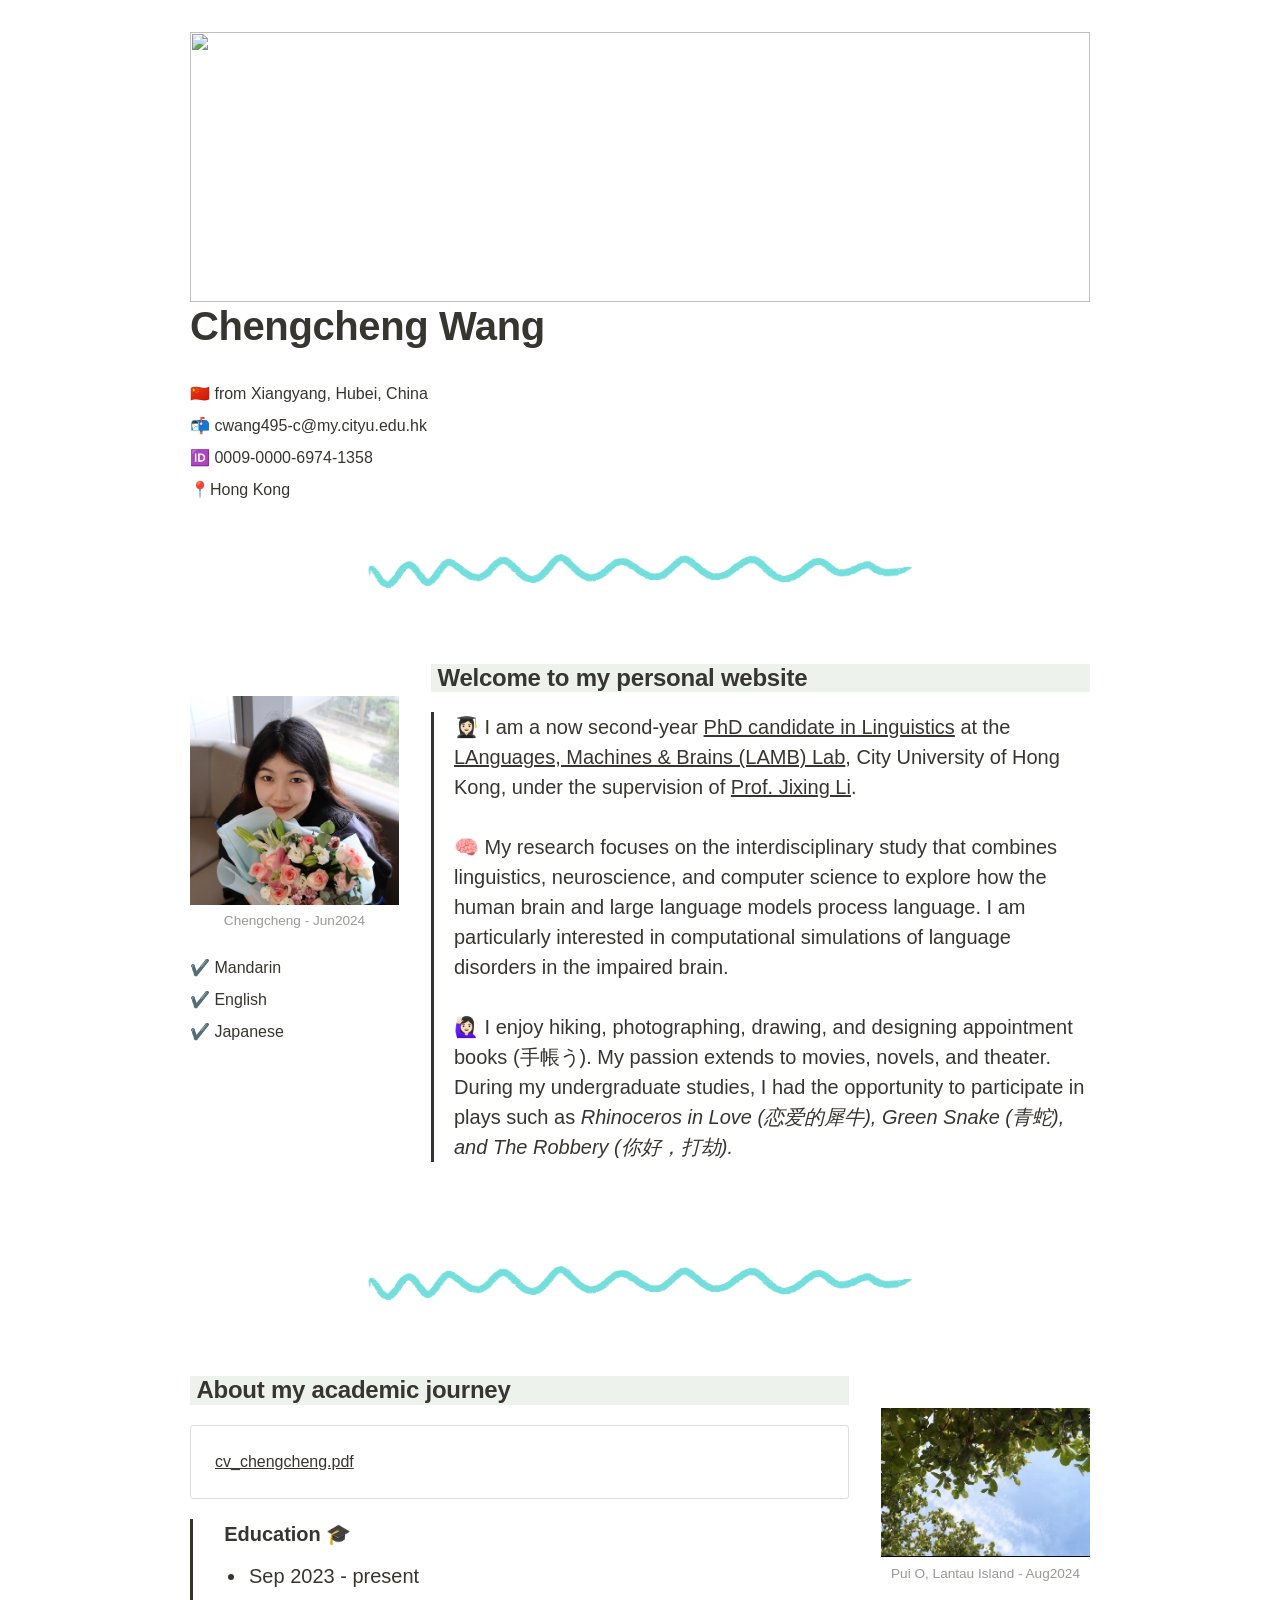
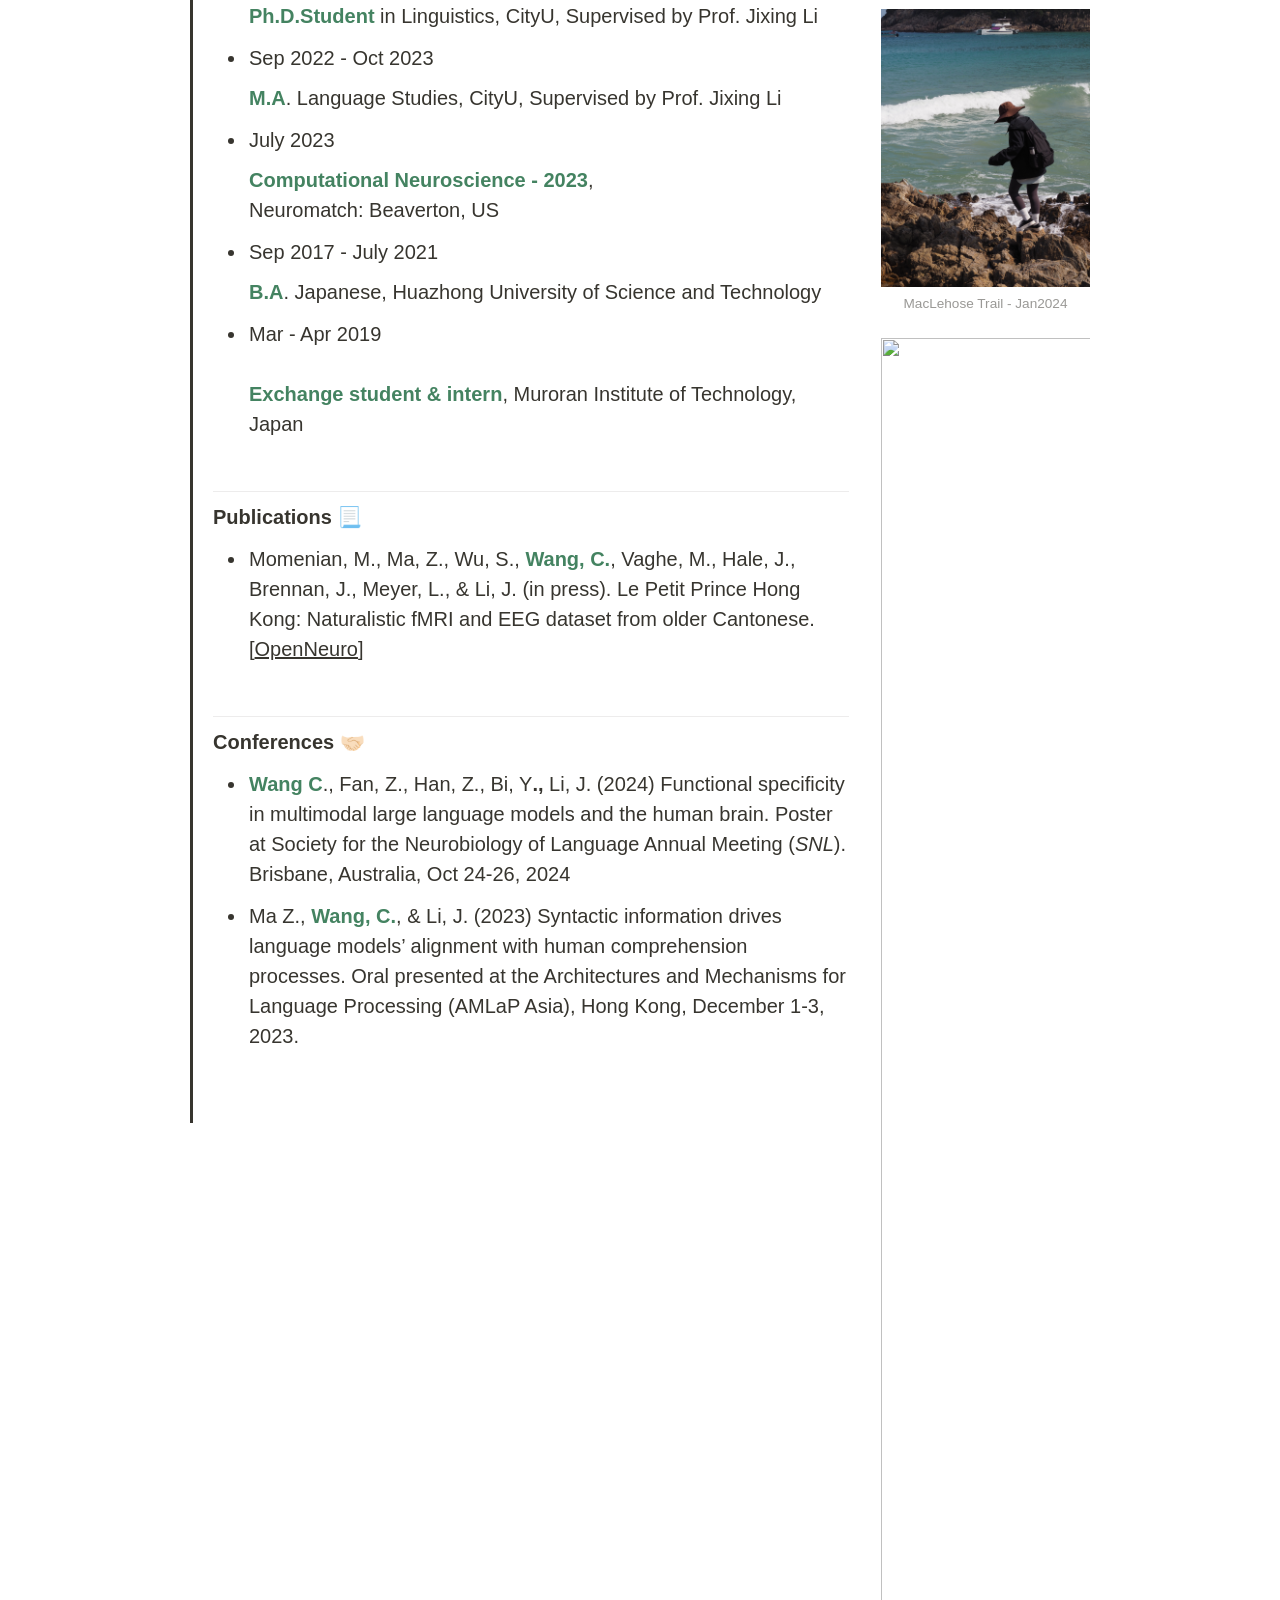
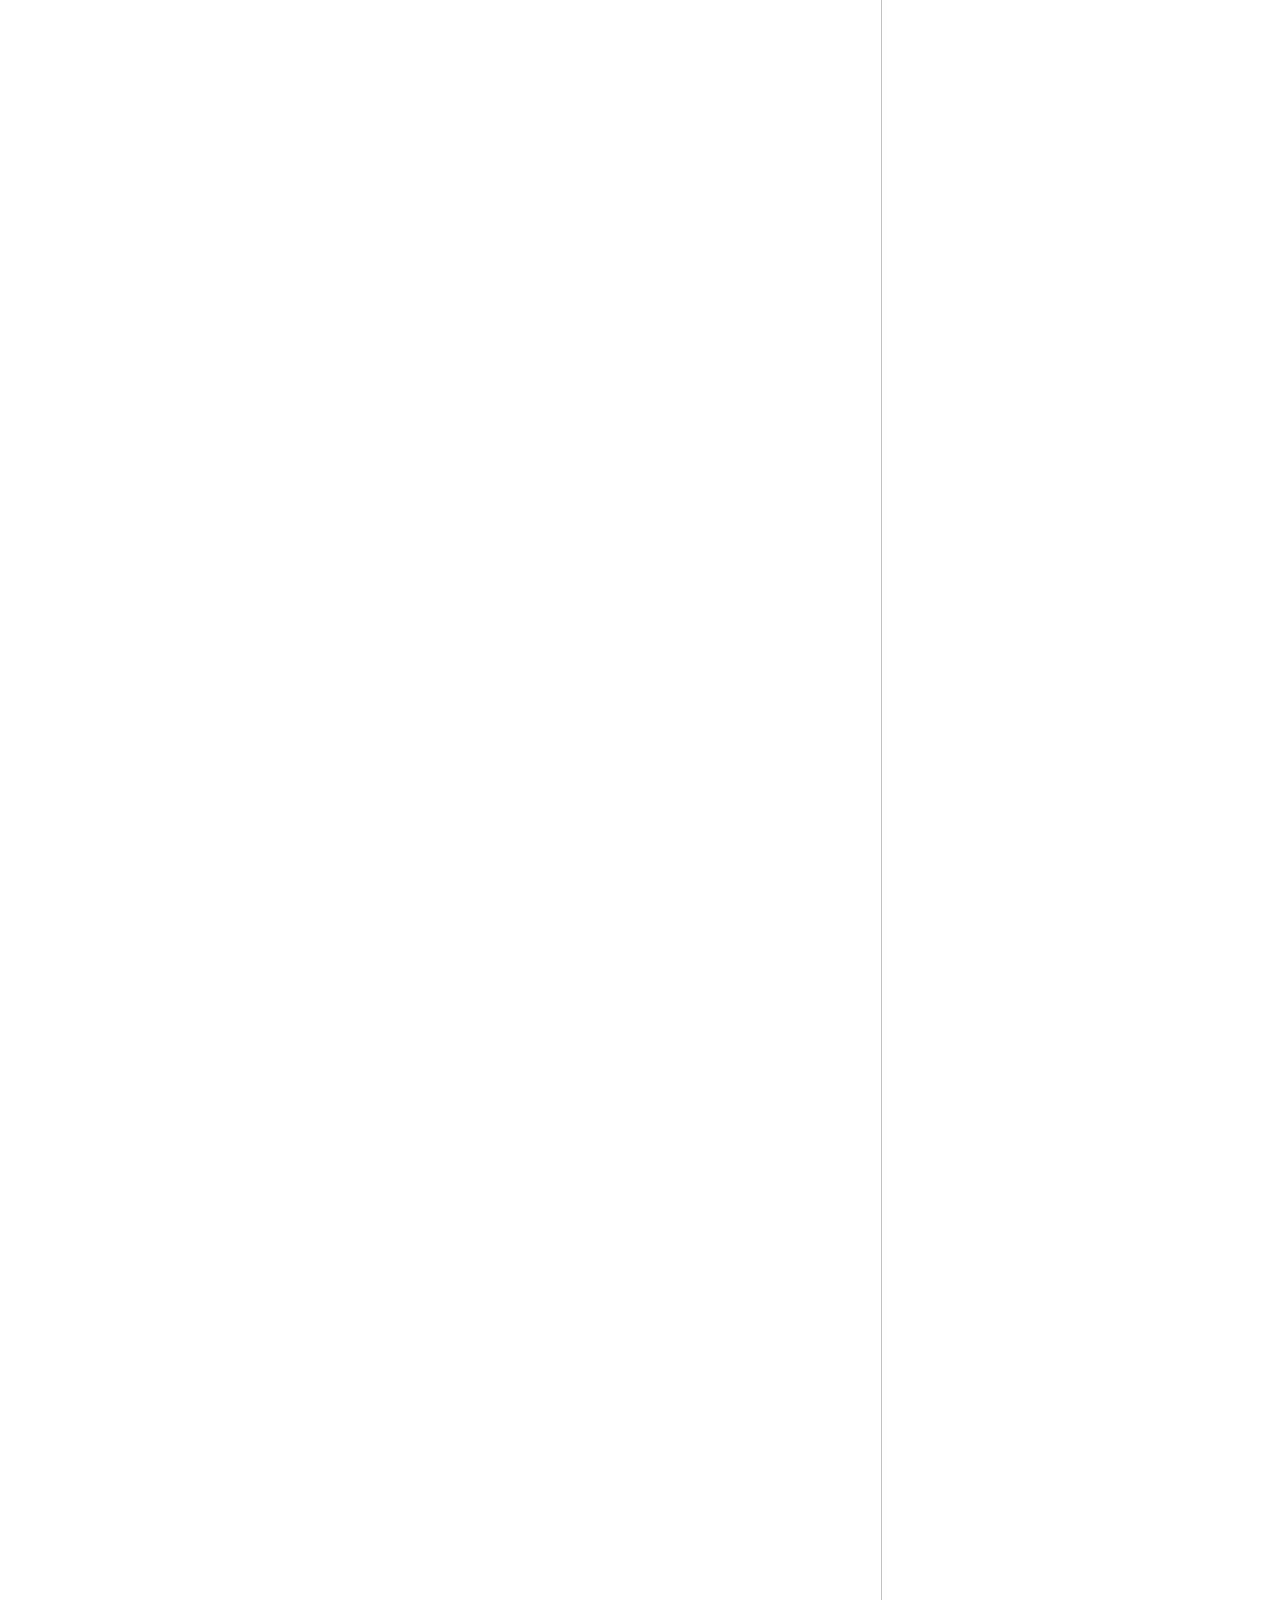
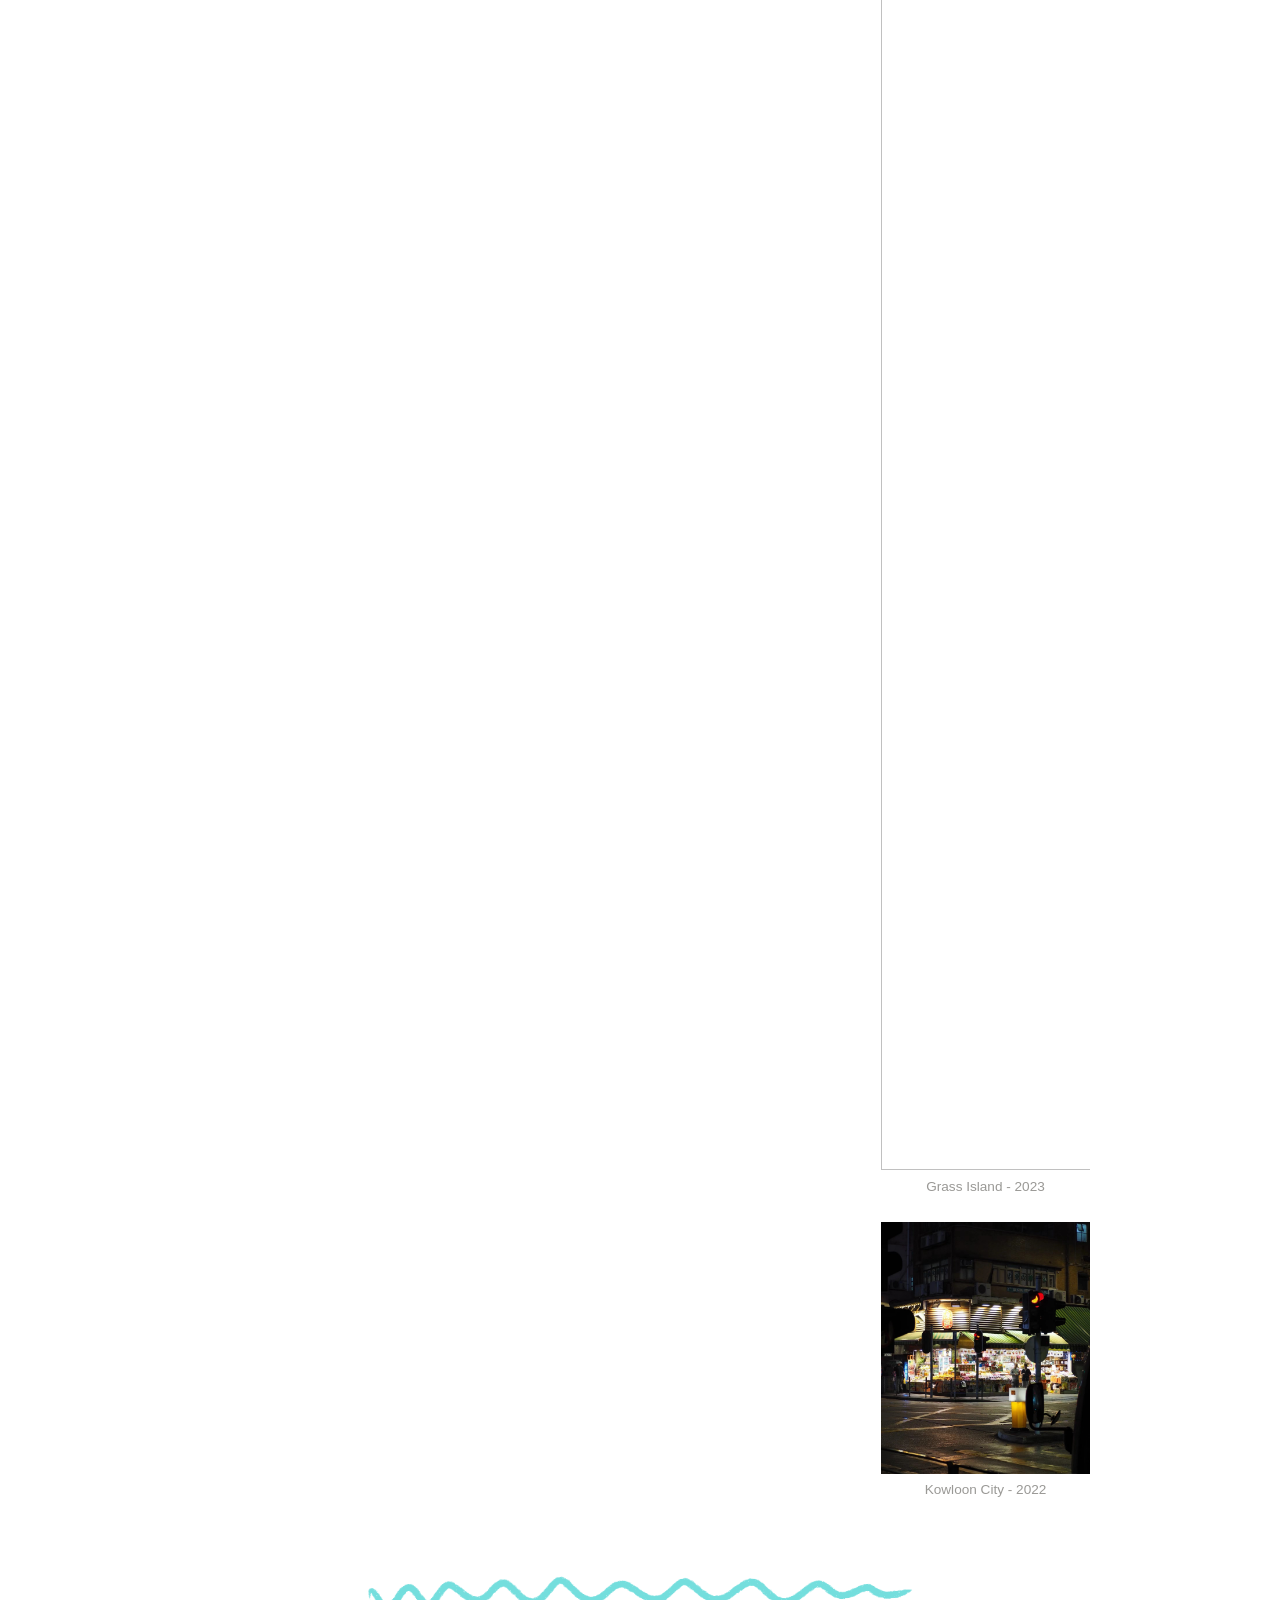
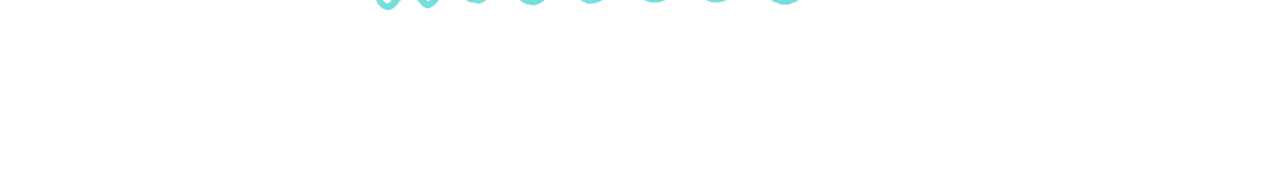
==== commit f1038f92: "Update index.html" ====
--- a/index.html
+++ b/index.html
@@ -681,7 +681,7 @@
 	background-image: url("data:image/svg+xml;charset=UTF-8,%3Csvg%20width%3D%2216%22%20height%3D%2216%22%20viewBox%3D%220%200%2016%2016%22%20fill%3D%22none%22%20xmlns%3D%22http%3A%2F%2Fwww.w3.org%2F2000%2Fsvg%22%3E%0A%3Crect%20x%3D%220.75%22%20y%3D%220.75%22%20width%3D%2214.5%22%20height%3D%2214.5%22%20fill%3D%22white%22%20stroke%3D%22%2336352F%22%20stroke-width%3D%221.5%22%2F%3E%0A%3C%2Fsvg%3E");
 }
 	
-</style></head><body><article id="1b8e8d49-9eb3-4e5f-824c-ab512f639808" class="page sans"><header><img class="page-cover-image" src="Chengcheng%20Wang%201b8e8d499eb34e5f824cab512f639808/WechatIMG287.jpg" style="object-position:center 19.499999999999996%"/><h1 class="page-title">Chengcheng Wang</h1><p class="page-description"></p></header><div class="page-body"><p id="04fecc6c-914c-40fa-8d60-a58a1e7f92c4" class="">🇨🇳 from Xiangyang, Hubei, China </p><p id="ad20dd6c-9b5d-4384-8ac6-af3fa9853b34" class="">📬 cwang495-c@my.cityu.edu.hk</p><p id="9feaf4cd-6c55-4b0d-81bb-bf1f825ba66c" class="">🆔 0009-0000-6974-1358</p><p id="c88d1004-ec28-43e0-8cfe-b69c17ec5570" class="">📍Hong Kong</p><figure id="7a709554-86af-46a1-a749-827ef2f525d1" class="image"><a href="Chengcheng%20Wang%201b8e8d499eb34e5f824cab512f639808/Divider_01.png"><img style="width:1056px" src="Chengcheng%20Wang%201b8e8d499eb34e5f824cab512f639808/Divider_01.png"/></a></figure><div id="3ac44e8b-dded-45bb-bd25-1ba3aa3db96a" class="column-list"><div id="3a87225e-7352-4b76-ab03-3a71365352fe" style="width:25%" class="column"><p id="2139c1de-83f5-417e-ab45-2092b6d61478" class="">  </p><figure id="26fe2a32-f388-413d-97ed-11cc2532ac85" class="image"><a href="Chengcheng%20Wang%201b8e8d499eb34e5f824cab512f639808/chengcheng.jpg"><img style="width:240px" src="Chengcheng%20Wang%201b8e8d499eb34e5f824cab512f639808/chengcheng.jpg"/></a><figcaption>Chengcheng - Jun2024</figcaption></figure><p id="bbb8f3a7-3675-472e-a6b1-a947b907a185" class="">✔️ Mandarin</p><p id="32b7d9ae-b00b-4a58-b25c-2a6501c6640d" class="">✔️ English </p><p id="652235d6-c698-4d26-9e85-2c755e74d3eb" class="">✔️ Japanese </p></div><div id="44eaace9-48b3-4298-b5f9-98ca578f4f8c" style="width:75%" class="column"><h2 id="fa8233fc-d631-48b5-b5d4-c35572b3bf11" class="block-color-teal_background"> Welcome to my personal website</h2><blockquote id="b7871875-1a66-47a1-bb81-bd71c6ba589a" class="">👩🏻‍🎓 I am a now second-year <a href="https://scholars.cityu.edu.hk/en/persons/chengcheng-wang(8174d49a-78dc-4f10-86dc-e0664029a8da).html">PhD candidate in Linguistics</a> at the <a href="https://compneurolinglab.github.io/">LAnguages, Machines &amp; Brains (LAMB) Lab</a>, City University of Hong Kong, under the supervision of <a href="https://jixing-li.github.io/">Prof. Jixing Li</a>. <br/><br/>🧠 My research focuses on the interdisciplinary study that combines linguistics, neuroscience, and computer science to explore how the human brain and large language models process language. I am particularly interested in computational simulations of language disorders in the impaired brain.<br/><br/>🙋🏻‍♀️ I enjoy hiking, photographing, drawing, and designing appointment books (手帳う). My passion extends to movies, novels, and theater. During my undergraduate studies, I had the opportunity to participate in plays such as <br/><em>Rhinoceros in Love (恋爱的犀牛), Green Snake (青蛇), and The Robbery (你好，打劫).</em></blockquote><p id="60ba929a-0c61-46df-aa40-f33b70c10119" class="">
+</style></head><body><article id="1b8e8d49-9eb3-4e5f-824c-ab512f639808" class="page sans"><header><img class="page-cover-image" src="Chengcheng%20Wang%201b8e8d499eb34e5f824cab512f639808/WechatIMG287.jpg" style="object-position:center 19.499999999999996%"/><h1 class="page-title">Chengcheng Wang</h1><p class="page-description"></p></header><div class="page-body"><p id="04fecc6c-914c-40fa-8d60-a58a1e7f92c4" class="">🇨🇳 from Xiangyang, Hubei, China </p><p id="ad20dd6c-9b5d-4384-8ac6-af3fa9853b34" class="">📬 cwang495-c@my.cityu.edu.hk</p><p id="9feaf4cd-6c55-4b0d-81bb-bf1f825ba66c" class="">🆔 0009-0000-6974-1358</p><p id="c88d1004-ec28-43e0-8cfe-b69c17ec5570" class="">📍Hong Kong</p><figure id="7a709554-86af-46a1-a749-827ef2f525d1" class="image"><a href="Chengcheng%20Wang%201b8e8d499eb34e5f824cab512f639808/Divider_01.png"><img style="width:1056px" src="Chengcheng%20Wang%201b8e8d499eb34e5f824cab512f639808/Divider_01.png"/></a></figure><div id="3ac44e8b-dded-45bb-bd25-1ba3aa3db96a" class="column-list"><div id="3a87225e-7352-4b76-ab03-3a71365352fe" style="width:25%" class="column"><p id="2139c1de-83f5-417e-ab45-2092b6d61478" class="">  </p><figure id="26fe2a32-f388-413d-97ed-11cc2532ac85" class="image"><a href="Chengcheng%20Wang%201b8e8d499eb34e5f824cab512f639808/chengcheng.jpg"><img style="width:240px" src="Chengcheng%20Wang%201b8e8d499eb34e5f824cab512f639808/chengcheng.jpg"/></a><figcaption>Chengcheng - Jun2024</figcaption></figure><p id="bbb8f3a7-3675-472e-a6b1-a947b907a185" class="">✔️ Mandarin</p><p id="32b7d9ae-b00b-4a58-b25c-2a6501c6640d" class="">✔️ English </p><p id="652235d6-c698-4d26-9e85-2c755e74d3eb" class="">✔️ Japanese </p></div><div id="44eaace9-48b3-4298-b5f9-98ca578f4f8c" style="width:75%" class="column"><h2 id="fa8233fc-d631-48b5-b5d4-c35572b3bf11" class="block-color-teal_background"> Welcome to my personal website</h2><blockquote id="b7871875-1a66-47a1-bb81-bd71c6ba589a" class="">👩🏻‍🎓 I am a now second-year <a href="https://scholars.cityu.edu.hk/en/persons/chengcheng-wang(8174d49a-78dc-4f10-86dc-e0664029a8da).html">PhD candidate in Linguistics</a> at the <a href="https://compneurolinglab.github.io/">LAnguages, Machines &amp; Brains (LAMB) Lab</a>, City University of Hong Kong, under the supervision of <a href="https://jixing-li.github.io/">Prof. Jixing Li</a>. <br/><br/>🧠 My research focuses on the interdisciplinary study that combines linguistics, neuroscience, and computer science to explore how the human brain and large language models process language. I am particularly interested in computational simulations of language disorders in the impaired brain.<br/><br/>🙋🏻‍♀️ I enjoy hiking, photographing, drawing, and designing appointment books (手帳う). My passion extends to movies, novels, and theater. During my undergraduate studies, I had the opportunity to participate in plays such as <em>Rhinoceros in Love (恋爱的犀牛), Green Snake (青蛇), and The Robbery (你好，打劫).</em></blockquote><p id="60ba929a-0c61-46df-aa40-f33b70c10119" class="">
 </p></div></div><figure id="f36dce3b-5c87-45de-8f56-8d8681cb2be5" class="image"><a href="Chengcheng%20Wang%201b8e8d499eb34e5f824cab512f639808/Divider_01.png"><img style="width:1056px" src="Chengcheng%20Wang%201b8e8d499eb34e5f824cab512f639808/Divider_01.png"/></a></figure><div id="acbdc7ea-b9f1-438b-93a1-b4796ed2b6dc" class="column-list"><div id="bd6c7ead-7eef-47cb-abfe-0dc20d7781de" style="width:75%" class="column"><h2 id="eb9f4cd8-ff40-489d-b5ec-e5eb9729ce60" class="block-color-teal_background"> About my academic journey</h2><figure id="95ab6443-a25c-408b-938e-43b718144e4b"><div class="source"><a href="Chengcheng%20Wang%201b8e8d499eb34e5f824cab512f639808/cv_chengcheng.pdf">cv_chengcheng.pdf</a></div></figure><blockquote id="25e934b1-5871-4c01-a1b9-8cd722a400ee" class="block-color-default"><strong>  Education </strong>🎓<ul id="ae42eebb-2219-4777-a251-6607066d521a" class="bulleted-list"><li style="list-style-type:disc">Sep 2023 - present<p id="1edbbff3-8a9f-42aa-9524-e037bece6018" class=""><mark class="highlight-teal"><strong>Ph.D.Student</strong></mark> in Linguistics, CityU, Supervised by Prof. Jixing Li</p></li></ul><ul id="7df742e9-4a91-426f-a11b-330d66826ab8" class="bulleted-list"><li style="list-style-type:disc">Sep 2022 - Oct 2023<p id="2b3ee350-5cd1-4cd0-8f05-5a688c070770" class=""><mark class="highlight-teal"><strong>M.A</strong></mark>. Language Studies, CityU, Supervised by Prof. Jixing Li</p></li></ul><ul id="02acf297-fbf6-49c8-9480-24da755ce685" class="bulleted-list"><li style="list-style-type:disc">July 2023<p id="15a43cdc-6577-4f0b-a1b2-3675c90db2d4" class=""><mark class="highlight-teal"><strong>Computational Neuroscience - 2023</strong></mark>, Neuromatch: Beaverton, US</p></li></ul><ul id="41c90e39-af22-4b70-966b-fd287ae9423f" class="bulleted-list"><li style="list-style-type:disc">Sep 2017 - July 2021<p id="43d0addc-40e5-414c-9283-f13662686445" class=""><mark class="highlight-teal"><strong>B.A</strong></mark>. Japanese, Huazhong University of Science and Technology </p></li></ul><ul id="dfc9c8ef-11d8-4d48-898a-abe05b0cae85" class="bulleted-list"><li style="list-style-type:disc">Mar - Apr 2019<br/><br/><mark class="highlight-teal"><strong>Exchange student &amp; intern</strong></mark>, Muroran Institute of Technology, Japan</li></ul><p id="5f58ba7c-65c1-410d-8706-d4eaac96753e" class="">
 </p><hr id="94d4887b-6f76-4af7-8dcf-3231dd8c28f4"/><p id="676711c5-9ac0-490b-8707-d5a2080a3eb9" class=""><strong>Publications </strong>📃</p><ul id="508f8d13-1672-4704-8fa8-f2bb5559f478" class="bulleted-list"><li style="list-style-type:disc">Momenian, M., Ma, Z., Wu, S., <mark class="highlight-teal"><strong>Wang, C.</strong></mark>, Vaghe, M., Hale, J., Brennan, J., Meyer, L., &amp; Li, J. (in press). Le Petit Prince Hong Kong: Naturalistic fMRI and EEG dataset from older Cantonese. [<a href="https://openneuro.org/datasets/ds004718">OpenNeuro</a>]</li></ul><p id="f45b0e31-c96e-4877-a430-597b34fdda04" class="">
 </p><hr id="29c33c94-129a-4705-9677-86cd088d7e31"/><p id="3f3b49c9-e1f9-4eef-9969-961ba4f678b2" class=""><strong>Conferences </strong>🤝🏻</p><ul id="1f2c15f8-4d7d-4ee5-b807-8478637b5a2b" class="bulleted-list"><li style="list-style-type:disc"><mark class="highlight-teal"><strong>Wang C</strong></mark>., Fan, Z., Han, Z., Bi, Y<strong>., </strong>Li, J. (2024) Functional specificity in multimodal large language models and the human brain. Poster at Society for the Neurobiology of Language Annual Meeting (<em>SNL</em>). Brisbane, Australia, Oct 24-26, 2024   </li></ul><ul id="75dd8e51-bf07-415c-88e2-f12b49795497" class="bulleted-list"><li style="list-style-type:disc">Ma Z., <mark class="highlight-teal"><strong>Wang, C.</strong></mark>, &amp; Li, J. (2023) Syntactic information drives language models’ alignment with human comprehension processes. Oral presented at the Architectures and Mechanisms for Language Processing (AMLaP Asia), Hong Kong, December 1-3, 2023.<br/><br/></li></ul><p id="a5e30625-a588-492d-819c-a550dae0652e" class="">
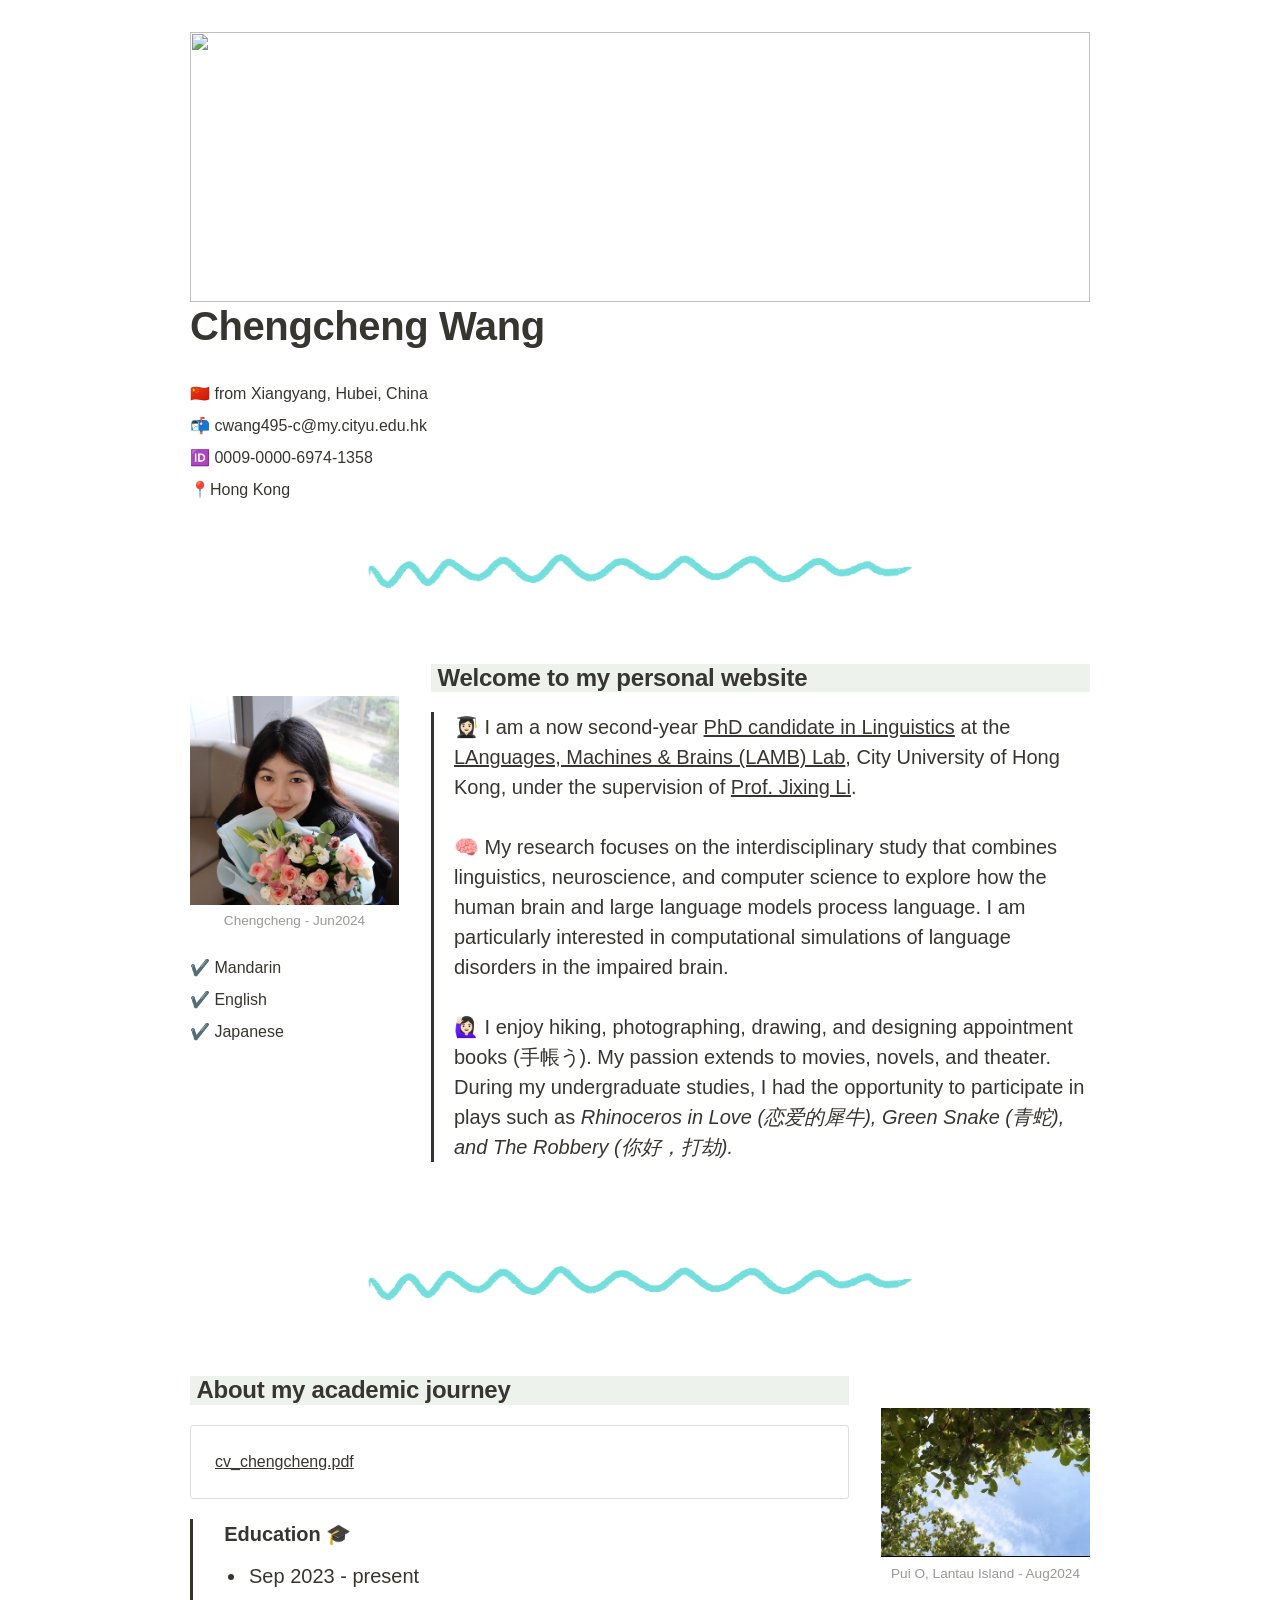
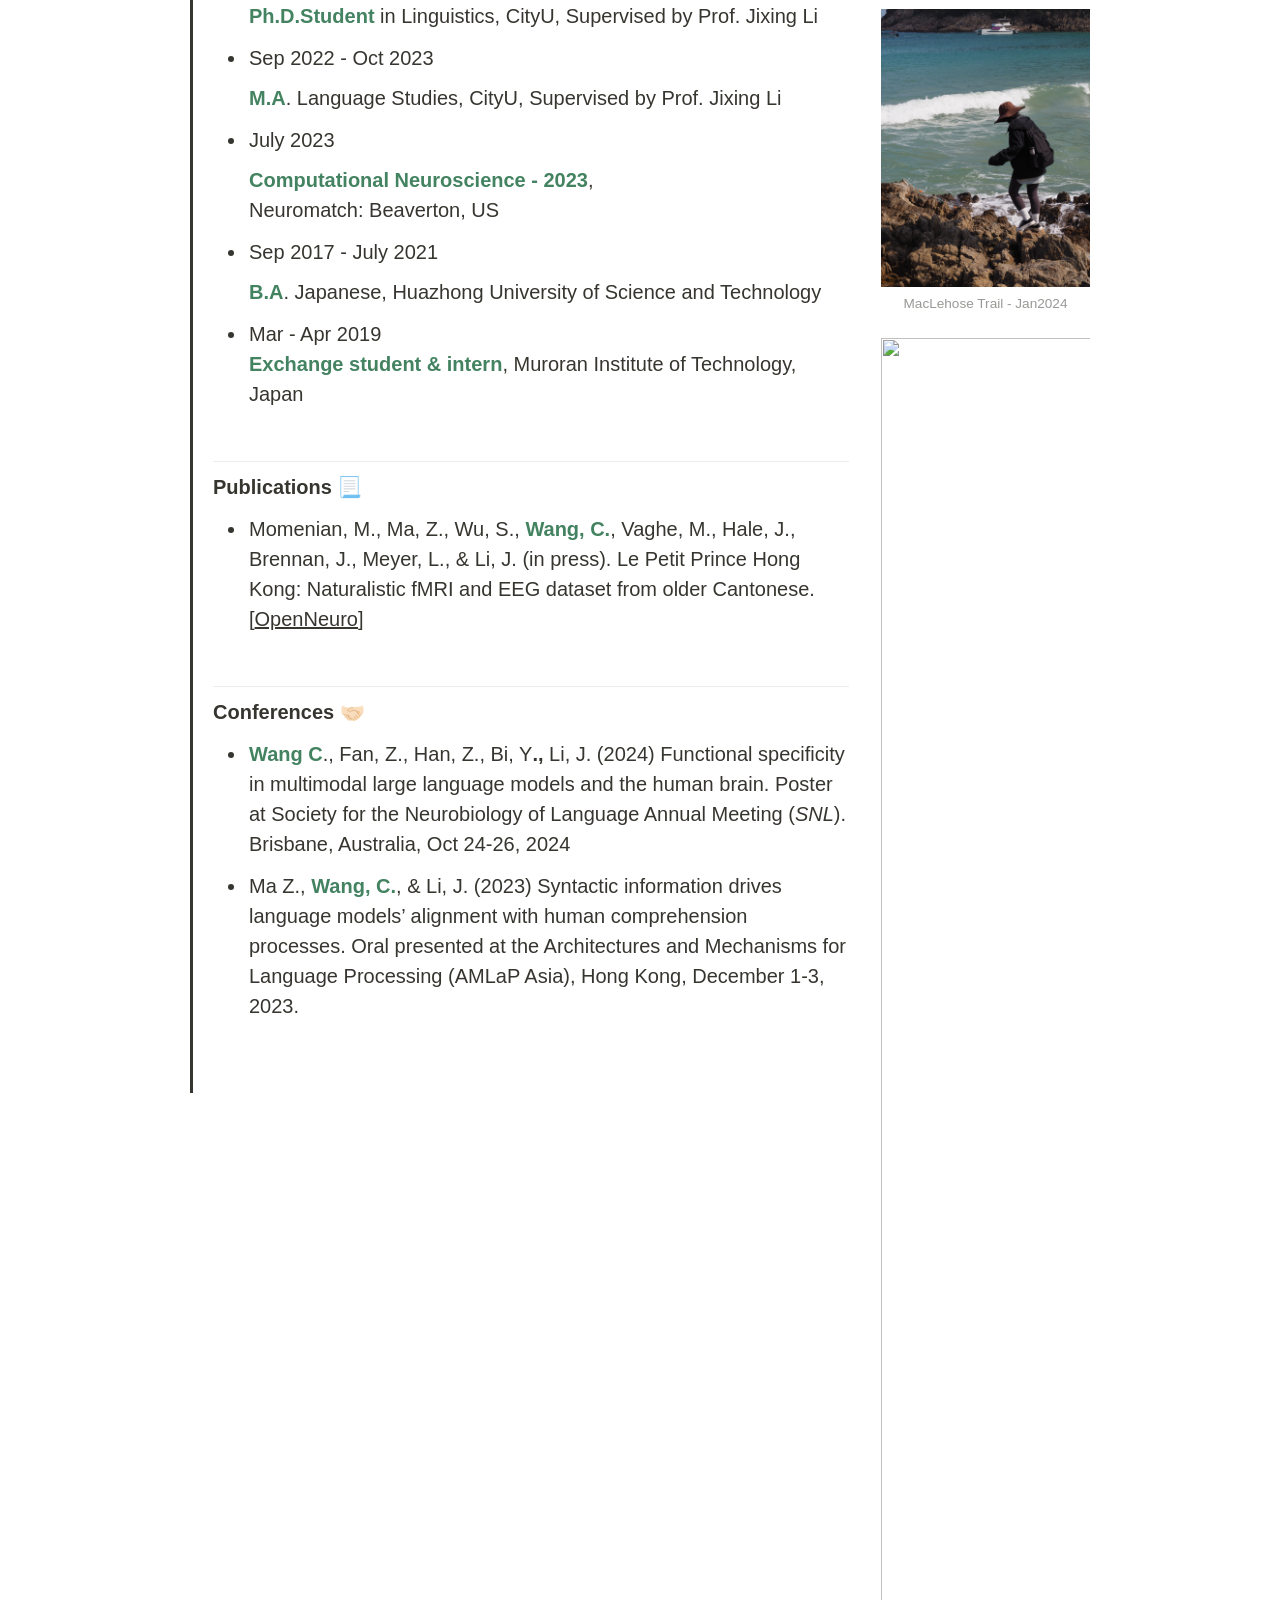
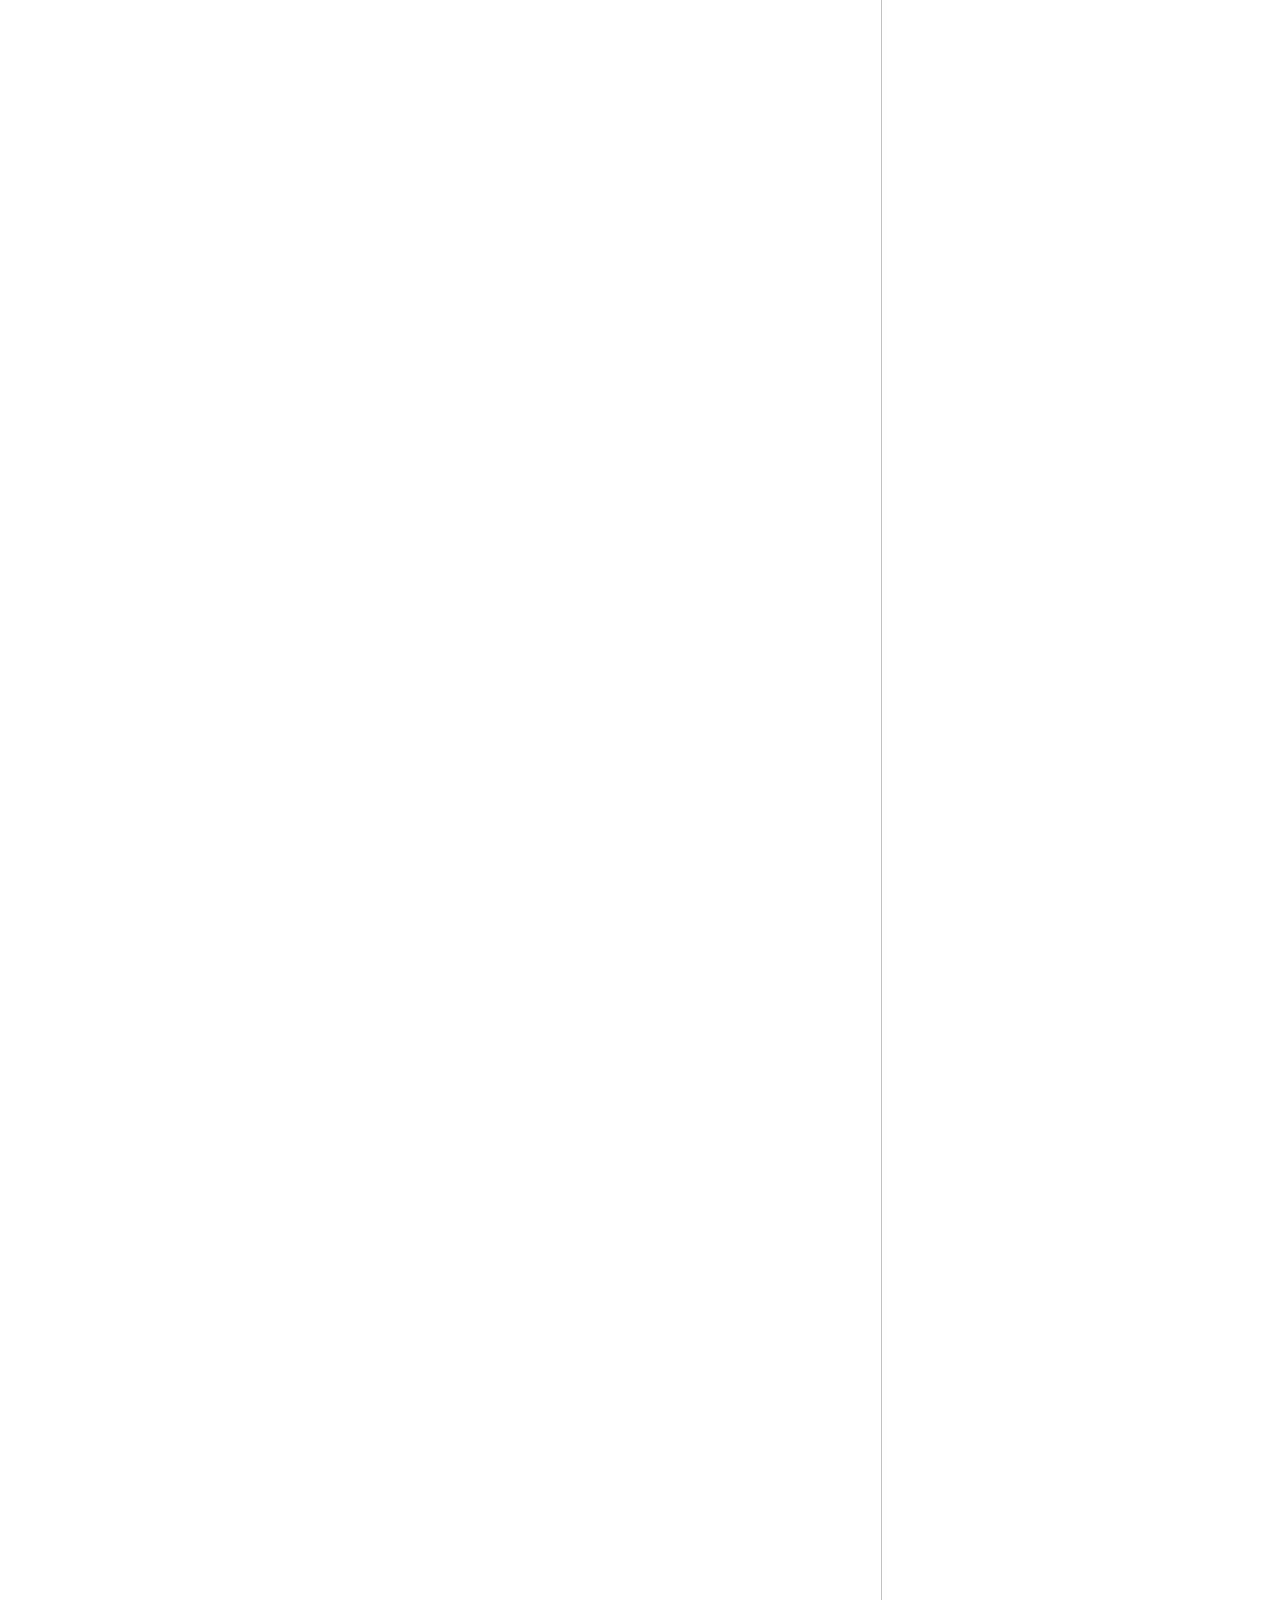
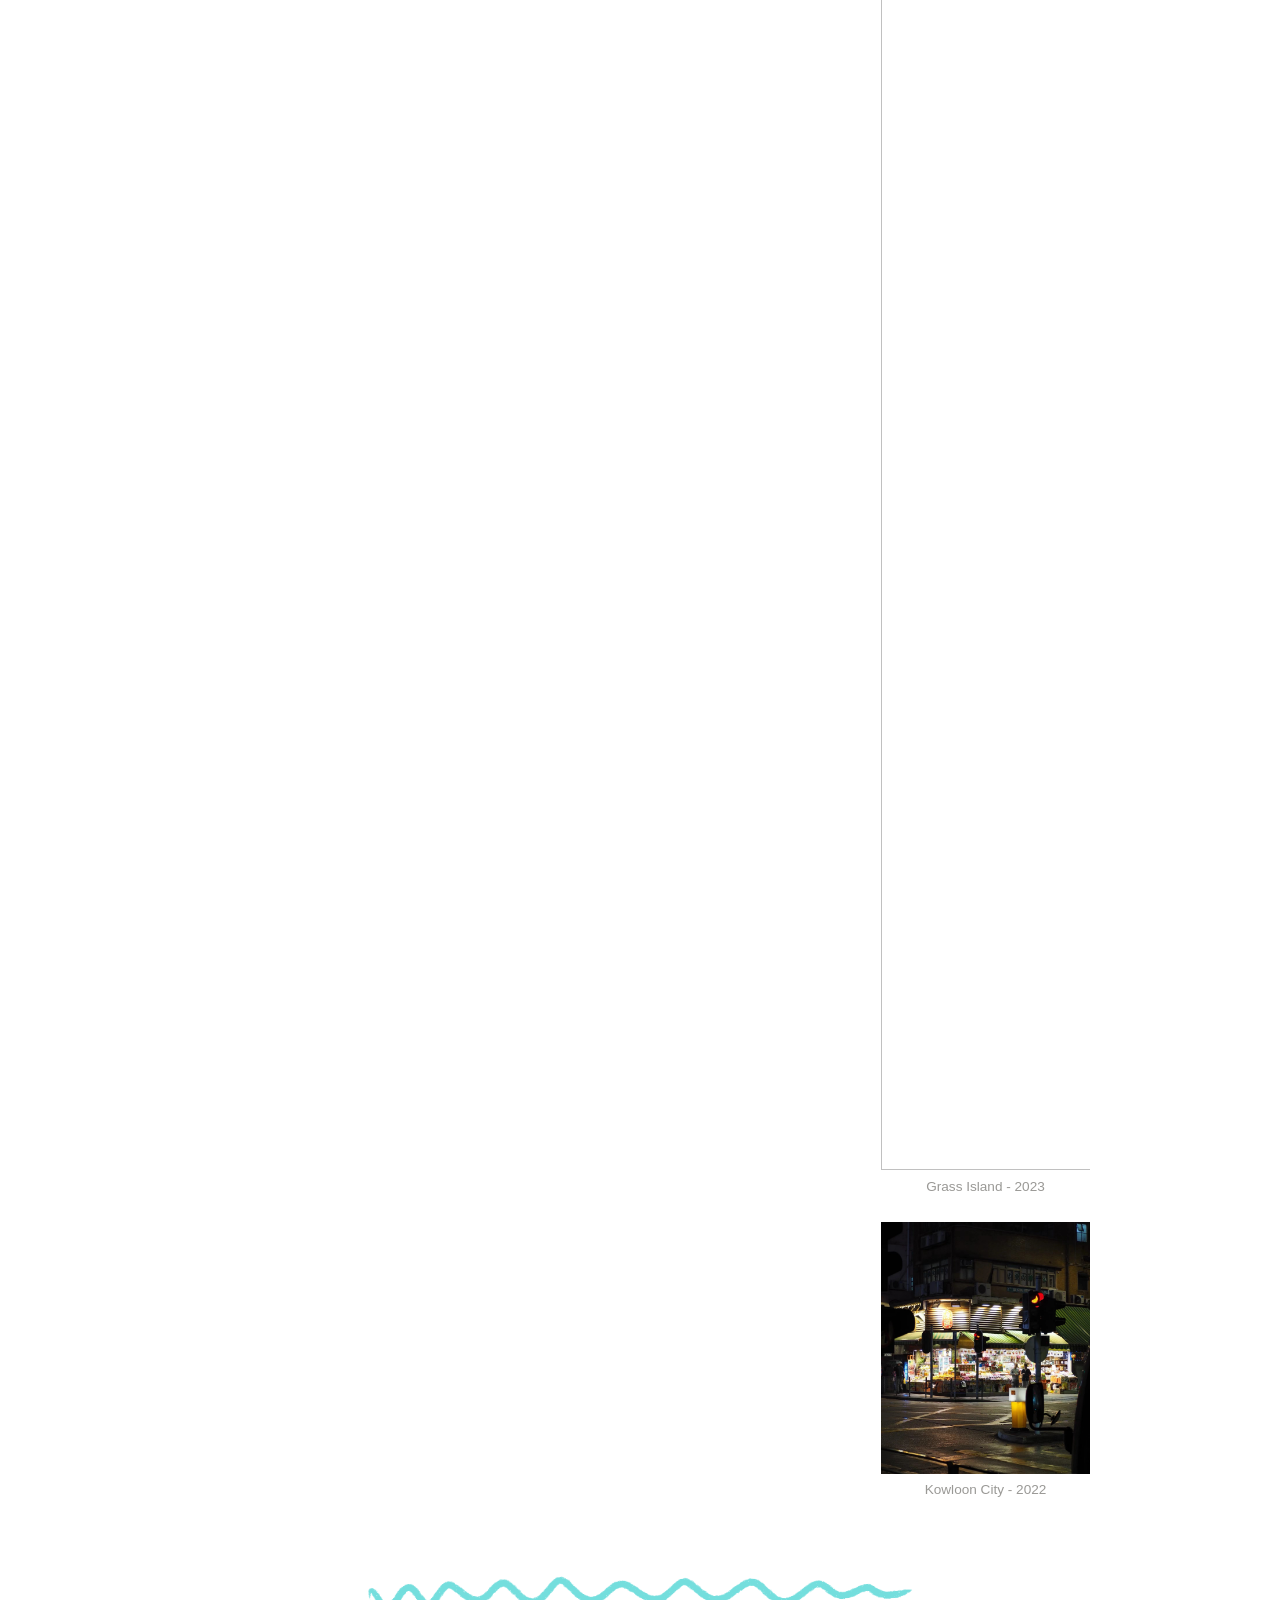
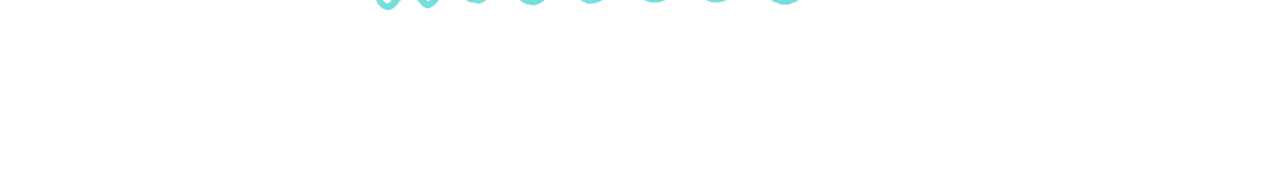
==== commit 8796e450: "Update index.html" ====
--- a/index.html
+++ b/index.html
@@ -682,7 +682,7 @@
 }
 	
 </style></head><body><article id="1b8e8d49-9eb3-4e5f-824c-ab512f639808" class="page sans"><header><img class="page-cover-image" src="Chengcheng%20Wang%201b8e8d499eb34e5f824cab512f639808/WechatIMG287.jpg" style="object-position:center 19.499999999999996%"/><h1 class="page-title">Chengcheng Wang</h1><p class="page-description"></p></header><div class="page-body"><p id="04fecc6c-914c-40fa-8d60-a58a1e7f92c4" class="">🇨🇳 from Xiangyang, Hubei, China </p><p id="ad20dd6c-9b5d-4384-8ac6-af3fa9853b34" class="">📬 cwang495-c@my.cityu.edu.hk</p><p id="9feaf4cd-6c55-4b0d-81bb-bf1f825ba66c" class="">🆔 0009-0000-6974-1358</p><p id="c88d1004-ec28-43e0-8cfe-b69c17ec5570" class="">📍Hong Kong</p><figure id="7a709554-86af-46a1-a749-827ef2f525d1" class="image"><a href="Chengcheng%20Wang%201b8e8d499eb34e5f824cab512f639808/Divider_01.png"><img style="width:1056px" src="Chengcheng%20Wang%201b8e8d499eb34e5f824cab512f639808/Divider_01.png"/></a></figure><div id="3ac44e8b-dded-45bb-bd25-1ba3aa3db96a" class="column-list"><div id="3a87225e-7352-4b76-ab03-3a71365352fe" style="width:25%" class="column"><p id="2139c1de-83f5-417e-ab45-2092b6d61478" class="">  </p><figure id="26fe2a32-f388-413d-97ed-11cc2532ac85" class="image"><a href="Chengcheng%20Wang%201b8e8d499eb34e5f824cab512f639808/chengcheng.jpg"><img style="width:240px" src="Chengcheng%20Wang%201b8e8d499eb34e5f824cab512f639808/chengcheng.jpg"/></a><figcaption>Chengcheng - Jun2024</figcaption></figure><p id="bbb8f3a7-3675-472e-a6b1-a947b907a185" class="">✔️ Mandarin</p><p id="32b7d9ae-b00b-4a58-b25c-2a6501c6640d" class="">✔️ English </p><p id="652235d6-c698-4d26-9e85-2c755e74d3eb" class="">✔️ Japanese </p></div><div id="44eaace9-48b3-4298-b5f9-98ca578f4f8c" style="width:75%" class="column"><h2 id="fa8233fc-d631-48b5-b5d4-c35572b3bf11" class="block-color-teal_background"> Welcome to my personal website</h2><blockquote id="b7871875-1a66-47a1-bb81-bd71c6ba589a" class="">👩🏻‍🎓 I am a now second-year <a href="https://scholars.cityu.edu.hk/en/persons/chengcheng-wang(8174d49a-78dc-4f10-86dc-e0664029a8da).html">PhD candidate in Linguistics</a> at the <a href="https://compneurolinglab.github.io/">LAnguages, Machines &amp; Brains (LAMB) Lab</a>, City University of Hong Kong, under the supervision of <a href="https://jixing-li.github.io/">Prof. Jixing Li</a>. <br/><br/>🧠 My research focuses on the interdisciplinary study that combines linguistics, neuroscience, and computer science to explore how the human brain and large language models process language. I am particularly interested in computational simulations of language disorders in the impaired brain.<br/><br/>🙋🏻‍♀️ I enjoy hiking, photographing, drawing, and designing appointment books (手帳う). My passion extends to movies, novels, and theater. During my undergraduate studies, I had the opportunity to participate in plays such as <em>Rhinoceros in Love (恋爱的犀牛), Green Snake (青蛇), and The Robbery (你好，打劫).</em></blockquote><p id="60ba929a-0c61-46df-aa40-f33b70c10119" class="">
-</p></div></div><figure id="f36dce3b-5c87-45de-8f56-8d8681cb2be5" class="image"><a href="Chengcheng%20Wang%201b8e8d499eb34e5f824cab512f639808/Divider_01.png"><img style="width:1056px" src="Chengcheng%20Wang%201b8e8d499eb34e5f824cab512f639808/Divider_01.png"/></a></figure><div id="acbdc7ea-b9f1-438b-93a1-b4796ed2b6dc" class="column-list"><div id="bd6c7ead-7eef-47cb-abfe-0dc20d7781de" style="width:75%" class="column"><h2 id="eb9f4cd8-ff40-489d-b5ec-e5eb9729ce60" class="block-color-teal_background"> About my academic journey</h2><figure id="95ab6443-a25c-408b-938e-43b718144e4b"><div class="source"><a href="Chengcheng%20Wang%201b8e8d499eb34e5f824cab512f639808/cv_chengcheng.pdf">cv_chengcheng.pdf</a></div></figure><blockquote id="25e934b1-5871-4c01-a1b9-8cd722a400ee" class="block-color-default"><strong>  Education </strong>🎓<ul id="ae42eebb-2219-4777-a251-6607066d521a" class="bulleted-list"><li style="list-style-type:disc">Sep 2023 - present<p id="1edbbff3-8a9f-42aa-9524-e037bece6018" class=""><mark class="highlight-teal"><strong>Ph.D.Student</strong></mark> in Linguistics, CityU, Supervised by Prof. Jixing Li</p></li></ul><ul id="7df742e9-4a91-426f-a11b-330d66826ab8" class="bulleted-list"><li style="list-style-type:disc">Sep 2022 - Oct 2023<p id="2b3ee350-5cd1-4cd0-8f05-5a688c070770" class=""><mark class="highlight-teal"><strong>M.A</strong></mark>. Language Studies, CityU, Supervised by Prof. Jixing Li</p></li></ul><ul id="02acf297-fbf6-49c8-9480-24da755ce685" class="bulleted-list"><li style="list-style-type:disc">July 2023<p id="15a43cdc-6577-4f0b-a1b2-3675c90db2d4" class=""><mark class="highlight-teal"><strong>Computational Neuroscience - 2023</strong></mark>, Neuromatch: Beaverton, US</p></li></ul><ul id="41c90e39-af22-4b70-966b-fd287ae9423f" class="bulleted-list"><li style="list-style-type:disc">Sep 2017 - July 2021<p id="43d0addc-40e5-414c-9283-f13662686445" class=""><mark class="highlight-teal"><strong>B.A</strong></mark>. Japanese, Huazhong University of Science and Technology </p></li></ul><ul id="dfc9c8ef-11d8-4d48-898a-abe05b0cae85" class="bulleted-list"><li style="list-style-type:disc">Mar - Apr 2019<br/><br/><mark class="highlight-teal"><strong>Exchange student &amp; intern</strong></mark>, Muroran Institute of Technology, Japan</li></ul><p id="5f58ba7c-65c1-410d-8706-d4eaac96753e" class="">
+</p></div></div><figure id="f36dce3b-5c87-45de-8f56-8d8681cb2be5" class="image"><a href="Chengcheng%20Wang%201b8e8d499eb34e5f824cab512f639808/Divider_01.png"><img style="width:1056px" src="Chengcheng%20Wang%201b8e8d499eb34e5f824cab512f639808/Divider_01.png"/></a></figure><div id="acbdc7ea-b9f1-438b-93a1-b4796ed2b6dc" class="column-list"><div id="bd6c7ead-7eef-47cb-abfe-0dc20d7781de" style="width:75%" class="column"><h2 id="eb9f4cd8-ff40-489d-b5ec-e5eb9729ce60" class="block-color-teal_background"> About my academic journey</h2><figure id="95ab6443-a25c-408b-938e-43b718144e4b"><div class="source"><a href="Chengcheng%20Wang%201b8e8d499eb34e5f824cab512f639808/cv_chengcheng.pdf">cv_chengcheng.pdf</a></div></figure><blockquote id="25e934b1-5871-4c01-a1b9-8cd722a400ee" class="block-color-default"><strong>  Education </strong>🎓<ul id="ae42eebb-2219-4777-a251-6607066d521a" class="bulleted-list"><li style="list-style-type:disc">Sep 2023 - present<p id="1edbbff3-8a9f-42aa-9524-e037bece6018" class=""><mark class="highlight-teal"><strong>Ph.D.Student</strong></mark> in Linguistics, CityU, Supervised by Prof. Jixing Li</p></li></ul><ul id="7df742e9-4a91-426f-a11b-330d66826ab8" class="bulleted-list"><li style="list-style-type:disc">Sep 2022 - Oct 2023<p id="2b3ee350-5cd1-4cd0-8f05-5a688c070770" class=""><mark class="highlight-teal"><strong>M.A</strong></mark>. Language Studies, CityU, Supervised by Prof. Jixing Li</p></li></ul><ul id="02acf297-fbf6-49c8-9480-24da755ce685" class="bulleted-list"><li style="list-style-type:disc">July 2023<p id="15a43cdc-6577-4f0b-a1b2-3675c90db2d4" class=""><mark class="highlight-teal"><strong>Computational Neuroscience - 2023</strong></mark>, Neuromatch: Beaverton, US</p></li></ul><ul id="41c90e39-af22-4b70-966b-fd287ae9423f" class="bulleted-list"><li style="list-style-type:disc">Sep 2017 - July 2021<p id="43d0addc-40e5-414c-9283-f13662686445" class=""><mark class="highlight-teal"><strong>B.A</strong></mark>. Japanese, Huazhong University of Science and Technology </p></li></ul><ul id="dfc9c8ef-11d8-4d48-898a-abe05b0cae85" class="bulleted-list"><li style="list-style-type:disc">Mar - Apr 2019<br/><mark class="highlight-teal"><strong>Exchange student &amp; intern</strong></mark>, Muroran Institute of Technology, Japan</li></ul><p id="5f58ba7c-65c1-410d-8706-d4eaac96753e" class="">
 </p><hr id="94d4887b-6f76-4af7-8dcf-3231dd8c28f4"/><p id="676711c5-9ac0-490b-8707-d5a2080a3eb9" class=""><strong>Publications </strong>📃</p><ul id="508f8d13-1672-4704-8fa8-f2bb5559f478" class="bulleted-list"><li style="list-style-type:disc">Momenian, M., Ma, Z., Wu, S., <mark class="highlight-teal"><strong>Wang, C.</strong></mark>, Vaghe, M., Hale, J., Brennan, J., Meyer, L., &amp; Li, J. (in press). Le Petit Prince Hong Kong: Naturalistic fMRI and EEG dataset from older Cantonese. [<a href="https://openneuro.org/datasets/ds004718">OpenNeuro</a>]</li></ul><p id="f45b0e31-c96e-4877-a430-597b34fdda04" class="">
 </p><hr id="29c33c94-129a-4705-9677-86cd088d7e31"/><p id="3f3b49c9-e1f9-4eef-9969-961ba4f678b2" class=""><strong>Conferences </strong>🤝🏻</p><ul id="1f2c15f8-4d7d-4ee5-b807-8478637b5a2b" class="bulleted-list"><li style="list-style-type:disc"><mark class="highlight-teal"><strong>Wang C</strong></mark>., Fan, Z., Han, Z., Bi, Y<strong>., </strong>Li, J. (2024) Functional specificity in multimodal large language models and the human brain. Poster at Society for the Neurobiology of Language Annual Meeting (<em>SNL</em>). Brisbane, Australia, Oct 24-26, 2024   </li></ul><ul id="75dd8e51-bf07-415c-88e2-f12b49795497" class="bulleted-list"><li style="list-style-type:disc">Ma Z., <mark class="highlight-teal"><strong>Wang, C.</strong></mark>, &amp; Li, J. (2023) Syntactic information drives language models’ alignment with human comprehension processes. Oral presented at the Architectures and Mechanisms for Language Processing (AMLaP Asia), Hong Kong, December 1-3, 2023.<br/><br/></li></ul><p id="a5e30625-a588-492d-819c-a550dae0652e" class="">
 </p></blockquote></div><div id="3573d4af-5970-4797-a2a8-18086a5beeef" style="width:25.000000000000007%" class="column"><p id="7358df1b-f7cc-41c8-a298-442652c71541" class="">
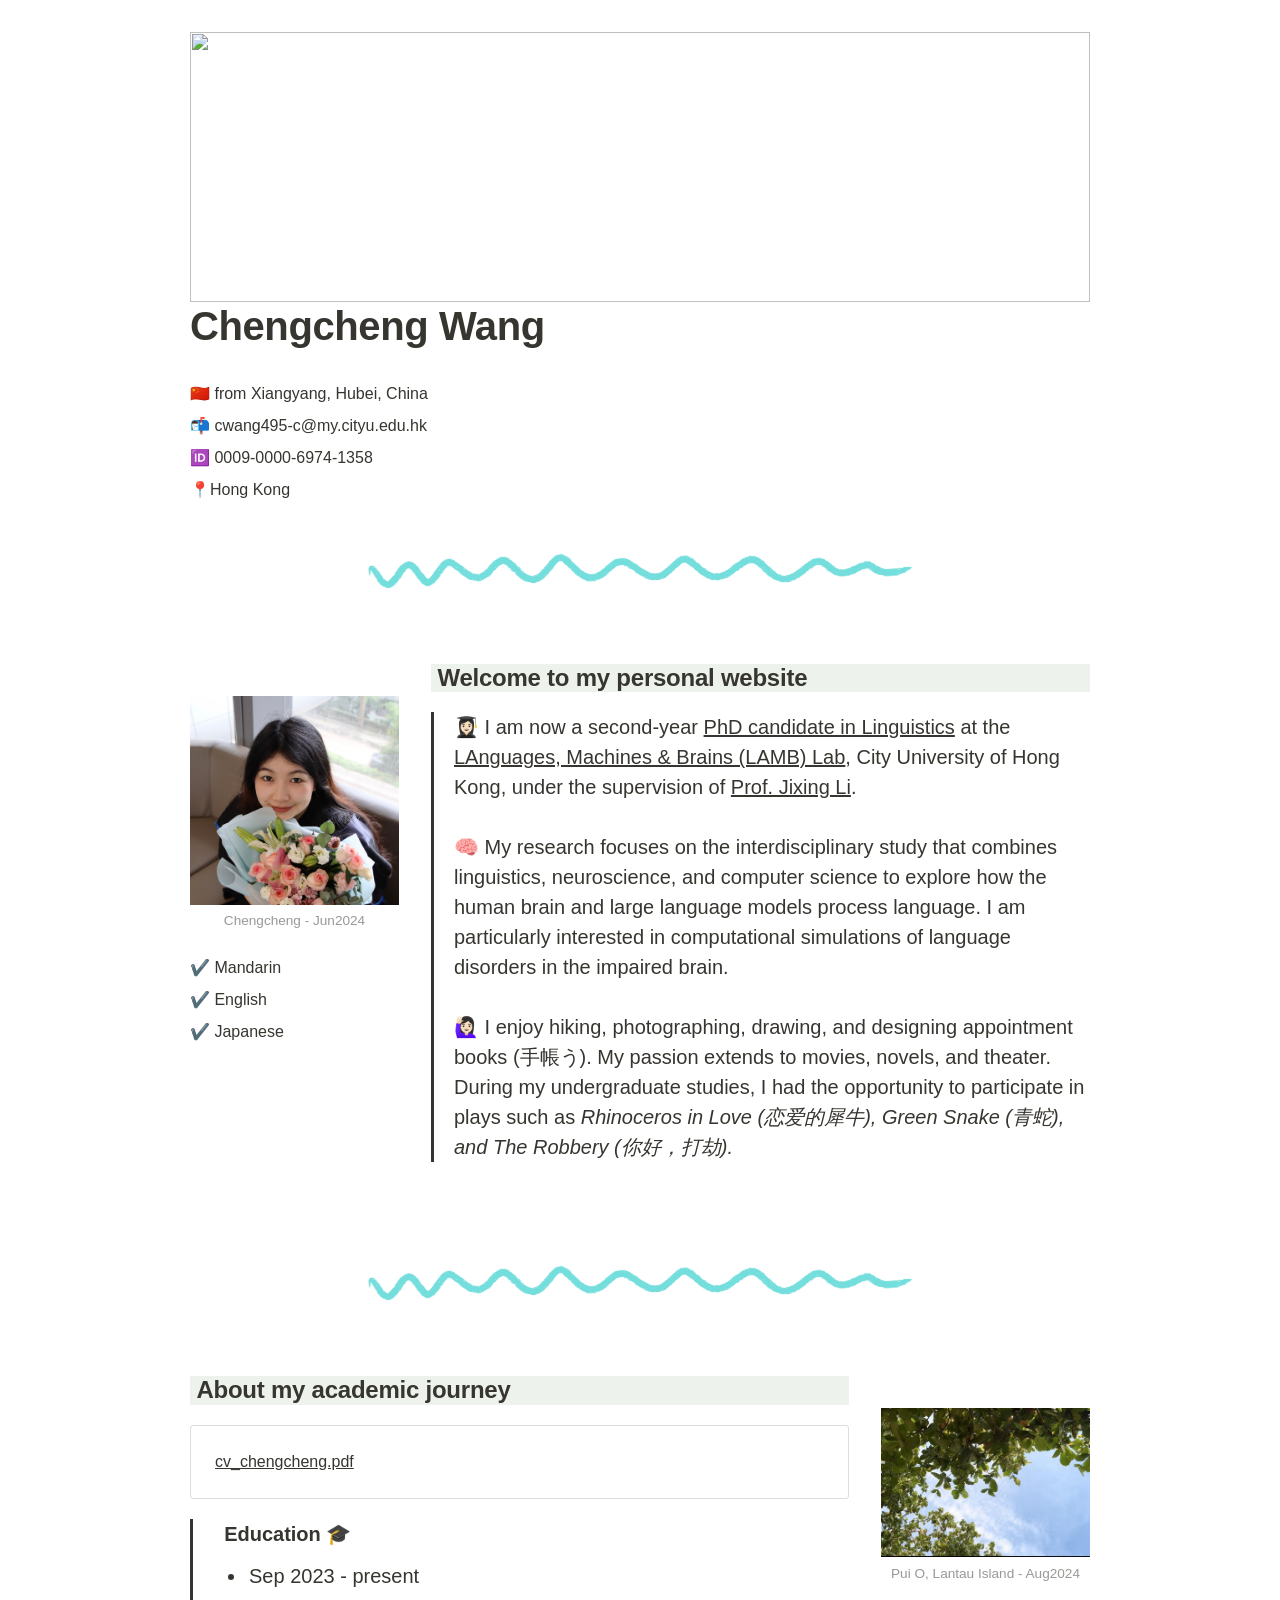
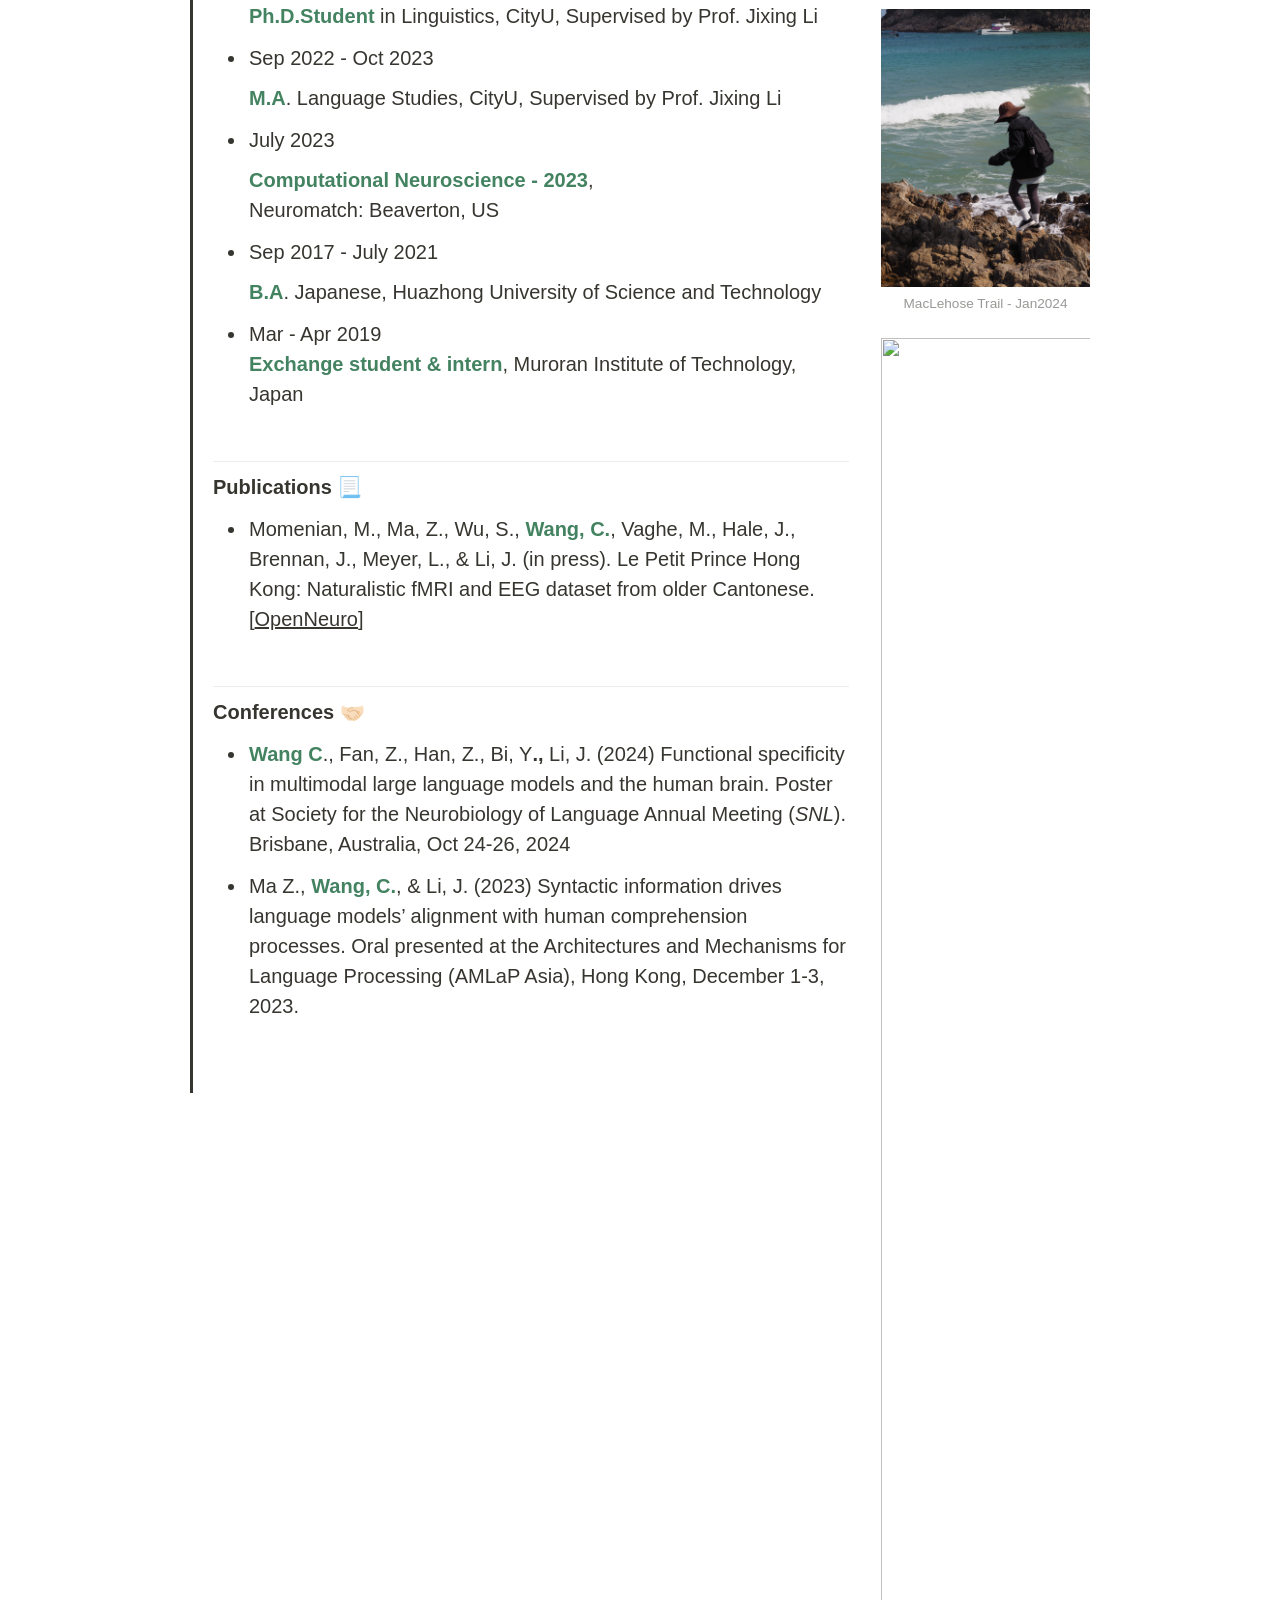
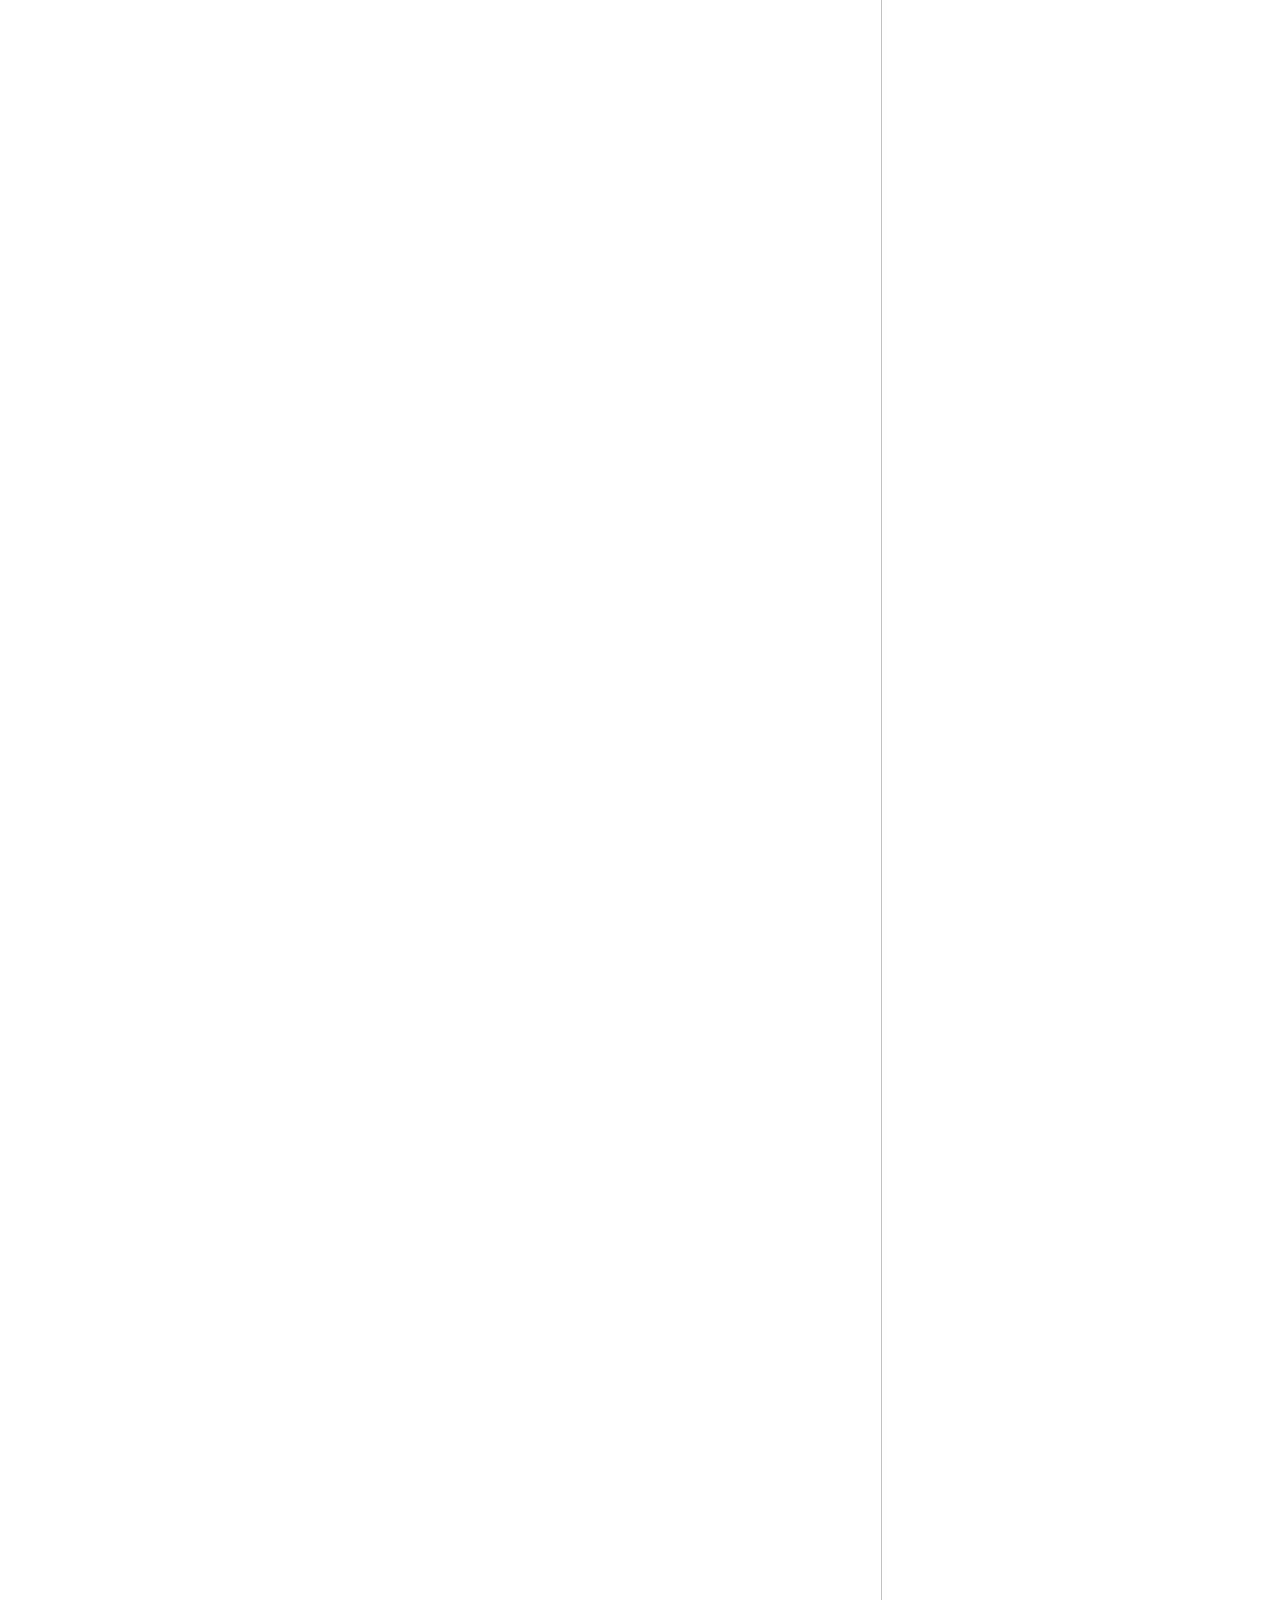
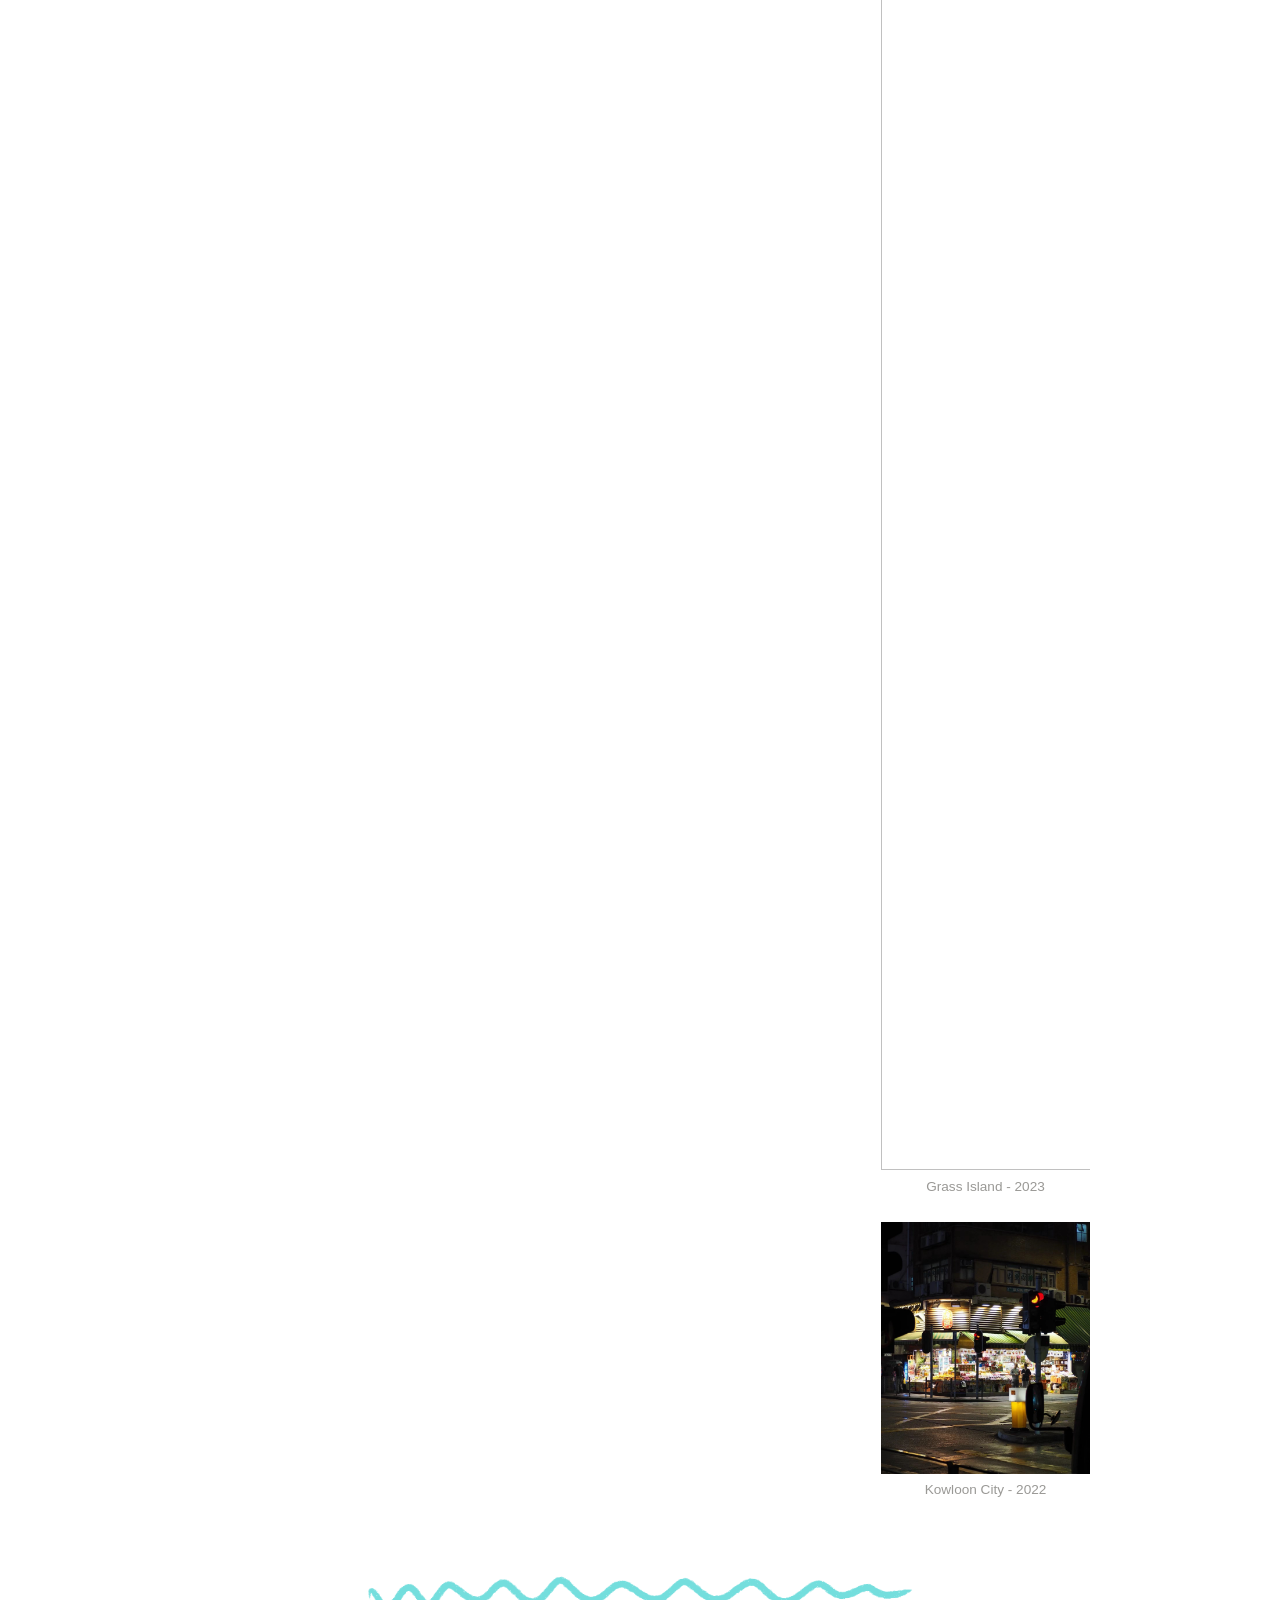
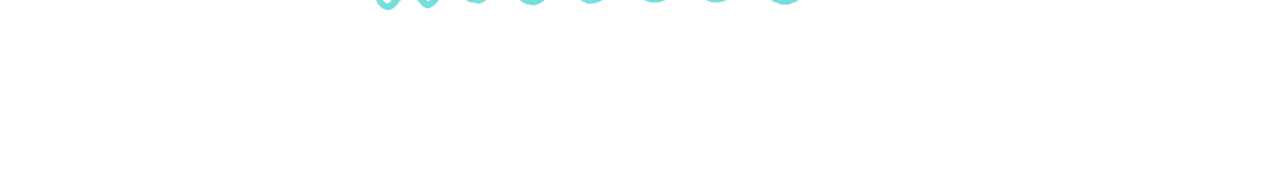
==== commit c6d5c2e9: "Update index.html" ====
--- a/index.html
+++ b/index.html
@@ -681,7 +681,7 @@
 	background-image: url("data:image/svg+xml;charset=UTF-8,%3Csvg%20width%3D%2216%22%20height%3D%2216%22%20viewBox%3D%220%200%2016%2016%22%20fill%3D%22none%22%20xmlns%3D%22http%3A%2F%2Fwww.w3.org%2F2000%2Fsvg%22%3E%0A%3Crect%20x%3D%220.75%22%20y%3D%220.75%22%20width%3D%2214.5%22%20height%3D%2214.5%22%20fill%3D%22white%22%20stroke%3D%22%2336352F%22%20stroke-width%3D%221.5%22%2F%3E%0A%3C%2Fsvg%3E");
 }
 	
-</style></head><body><article id="1b8e8d49-9eb3-4e5f-824c-ab512f639808" class="page sans"><header><img class="page-cover-image" src="Chengcheng%20Wang%201b8e8d499eb34e5f824cab512f639808/WechatIMG287.jpg" style="object-position:center 19.499999999999996%"/><h1 class="page-title">Chengcheng Wang</h1><p class="page-description"></p></header><div class="page-body"><p id="04fecc6c-914c-40fa-8d60-a58a1e7f92c4" class="">🇨🇳 from Xiangyang, Hubei, China </p><p id="ad20dd6c-9b5d-4384-8ac6-af3fa9853b34" class="">📬 cwang495-c@my.cityu.edu.hk</p><p id="9feaf4cd-6c55-4b0d-81bb-bf1f825ba66c" class="">🆔 0009-0000-6974-1358</p><p id="c88d1004-ec28-43e0-8cfe-b69c17ec5570" class="">📍Hong Kong</p><figure id="7a709554-86af-46a1-a749-827ef2f525d1" class="image"><a href="Chengcheng%20Wang%201b8e8d499eb34e5f824cab512f639808/Divider_01.png"><img style="width:1056px" src="Chengcheng%20Wang%201b8e8d499eb34e5f824cab512f639808/Divider_01.png"/></a></figure><div id="3ac44e8b-dded-45bb-bd25-1ba3aa3db96a" class="column-list"><div id="3a87225e-7352-4b76-ab03-3a71365352fe" style="width:25%" class="column"><p id="2139c1de-83f5-417e-ab45-2092b6d61478" class="">  </p><figure id="26fe2a32-f388-413d-97ed-11cc2532ac85" class="image"><a href="Chengcheng%20Wang%201b8e8d499eb34e5f824cab512f639808/chengcheng.jpg"><img style="width:240px" src="Chengcheng%20Wang%201b8e8d499eb34e5f824cab512f639808/chengcheng.jpg"/></a><figcaption>Chengcheng - Jun2024</figcaption></figure><p id="bbb8f3a7-3675-472e-a6b1-a947b907a185" class="">✔️ Mandarin</p><p id="32b7d9ae-b00b-4a58-b25c-2a6501c6640d" class="">✔️ English </p><p id="652235d6-c698-4d26-9e85-2c755e74d3eb" class="">✔️ Japanese </p></div><div id="44eaace9-48b3-4298-b5f9-98ca578f4f8c" style="width:75%" class="column"><h2 id="fa8233fc-d631-48b5-b5d4-c35572b3bf11" class="block-color-teal_background"> Welcome to my personal website</h2><blockquote id="b7871875-1a66-47a1-bb81-bd71c6ba589a" class="">👩🏻‍🎓 I am a now second-year <a href="https://scholars.cityu.edu.hk/en/persons/chengcheng-wang(8174d49a-78dc-4f10-86dc-e0664029a8da).html">PhD candidate in Linguistics</a> at the <a href="https://compneurolinglab.github.io/">LAnguages, Machines &amp; Brains (LAMB) Lab</a>, City University of Hong Kong, under the supervision of <a href="https://jixing-li.github.io/">Prof. Jixing Li</a>. <br/><br/>🧠 My research focuses on the interdisciplinary study that combines linguistics, neuroscience, and computer science to explore how the human brain and large language models process language. I am particularly interested in computational simulations of language disorders in the impaired brain.<br/><br/>🙋🏻‍♀️ I enjoy hiking, photographing, drawing, and designing appointment books (手帳う). My passion extends to movies, novels, and theater. During my undergraduate studies, I had the opportunity to participate in plays such as <em>Rhinoceros in Love (恋爱的犀牛), Green Snake (青蛇), and The Robbery (你好，打劫).</em></blockquote><p id="60ba929a-0c61-46df-aa40-f33b70c10119" class="">
+</style></head><body><article id="1b8e8d49-9eb3-4e5f-824c-ab512f639808" class="page sans"><header><img class="page-cover-image" src="Chengcheng%20Wang%201b8e8d499eb34e5f824cab512f639808/WechatIMG287.jpg" style="object-position:center 19.499999999999996%"/><h1 class="page-title">Chengcheng Wang</h1><p class="page-description"></p></header><div class="page-body"><p id="04fecc6c-914c-40fa-8d60-a58a1e7f92c4" class="">🇨🇳 from Xiangyang, Hubei, China </p><p id="ad20dd6c-9b5d-4384-8ac6-af3fa9853b34" class="">📬 cwang495-c@my.cityu.edu.hk</p><p id="9feaf4cd-6c55-4b0d-81bb-bf1f825ba66c" class="">🆔 0009-0000-6974-1358</p><p id="c88d1004-ec28-43e0-8cfe-b69c17ec5570" class="">📍Hong Kong</p><figure id="7a709554-86af-46a1-a749-827ef2f525d1" class="image"><a href="Chengcheng%20Wang%201b8e8d499eb34e5f824cab512f639808/Divider_01.png"><img style="width:1056px" src="Chengcheng%20Wang%201b8e8d499eb34e5f824cab512f639808/Divider_01.png"/></a></figure><div id="3ac44e8b-dded-45bb-bd25-1ba3aa3db96a" class="column-list"><div id="3a87225e-7352-4b76-ab03-3a71365352fe" style="width:25%" class="column"><p id="2139c1de-83f5-417e-ab45-2092b6d61478" class="">  </p><figure id="26fe2a32-f388-413d-97ed-11cc2532ac85" class="image"><a href="Chengcheng%20Wang%201b8e8d499eb34e5f824cab512f639808/chengcheng.jpg"><img style="width:240px" src="Chengcheng%20Wang%201b8e8d499eb34e5f824cab512f639808/chengcheng.jpg"/></a><figcaption>Chengcheng - Jun2024</figcaption></figure><p id="bbb8f3a7-3675-472e-a6b1-a947b907a185" class="">✔️ Mandarin</p><p id="32b7d9ae-b00b-4a58-b25c-2a6501c6640d" class="">✔️ English </p><p id="652235d6-c698-4d26-9e85-2c755e74d3eb" class="">✔️ Japanese </p></div><div id="44eaace9-48b3-4298-b5f9-98ca578f4f8c" style="width:75%" class="column"><h2 id="fa8233fc-d631-48b5-b5d4-c35572b3bf11" class="block-color-teal_background"> Welcome to my personal website</h2><blockquote id="b7871875-1a66-47a1-bb81-bd71c6ba589a" class="">👩🏻‍🎓 I am now a second-year <a href="https://scholars.cityu.edu.hk/en/persons/chengcheng-wang(8174d49a-78dc-4f10-86dc-e0664029a8da).html">PhD candidate in Linguistics</a> at the <a href="https://compneurolinglab.github.io/">LAnguages, Machines &amp; Brains (LAMB) Lab</a>, City University of Hong Kong, under the supervision of <a href="https://jixing-li.github.io/">Prof. Jixing Li</a>. <br/><br/>🧠 My research focuses on the interdisciplinary study that combines linguistics, neuroscience, and computer science to explore how the human brain and large language models process language. I am particularly interested in computational simulations of language disorders in the impaired brain.<br/><br/>🙋🏻‍♀️ I enjoy hiking, photographing, drawing, and designing appointment books (手帳う). My passion extends to movies, novels, and theater. During my undergraduate studies, I had the opportunity to participate in plays such as <em>Rhinoceros in Love (恋爱的犀牛), Green Snake (青蛇), and The Robbery (你好，打劫).</em></blockquote><p id="60ba929a-0c61-46df-aa40-f33b70c10119" class="">
 </p></div></div><figure id="f36dce3b-5c87-45de-8f56-8d8681cb2be5" class="image"><a href="Chengcheng%20Wang%201b8e8d499eb34e5f824cab512f639808/Divider_01.png"><img style="width:1056px" src="Chengcheng%20Wang%201b8e8d499eb34e5f824cab512f639808/Divider_01.png"/></a></figure><div id="acbdc7ea-b9f1-438b-93a1-b4796ed2b6dc" class="column-list"><div id="bd6c7ead-7eef-47cb-abfe-0dc20d7781de" style="width:75%" class="column"><h2 id="eb9f4cd8-ff40-489d-b5ec-e5eb9729ce60" class="block-color-teal_background"> About my academic journey</h2><figure id="95ab6443-a25c-408b-938e-43b718144e4b"><div class="source"><a href="Chengcheng%20Wang%201b8e8d499eb34e5f824cab512f639808/cv_chengcheng.pdf">cv_chengcheng.pdf</a></div></figure><blockquote id="25e934b1-5871-4c01-a1b9-8cd722a400ee" class="block-color-default"><strong>  Education </strong>🎓<ul id="ae42eebb-2219-4777-a251-6607066d521a" class="bulleted-list"><li style="list-style-type:disc">Sep 2023 - present<p id="1edbbff3-8a9f-42aa-9524-e037bece6018" class=""><mark class="highlight-teal"><strong>Ph.D.Student</strong></mark> in Linguistics, CityU, Supervised by Prof. Jixing Li</p></li></ul><ul id="7df742e9-4a91-426f-a11b-330d66826ab8" class="bulleted-list"><li style="list-style-type:disc">Sep 2022 - Oct 2023<p id="2b3ee350-5cd1-4cd0-8f05-5a688c070770" class=""><mark class="highlight-teal"><strong>M.A</strong></mark>. Language Studies, CityU, Supervised by Prof. Jixing Li</p></li></ul><ul id="02acf297-fbf6-49c8-9480-24da755ce685" class="bulleted-list"><li style="list-style-type:disc">July 2023<p id="15a43cdc-6577-4f0b-a1b2-3675c90db2d4" class=""><mark class="highlight-teal"><strong>Computational Neuroscience - 2023</strong></mark>, Neuromatch: Beaverton, US</p></li></ul><ul id="41c90e39-af22-4b70-966b-fd287ae9423f" class="bulleted-list"><li style="list-style-type:disc">Sep 2017 - July 2021<p id="43d0addc-40e5-414c-9283-f13662686445" class=""><mark class="highlight-teal"><strong>B.A</strong></mark>. Japanese, Huazhong University of Science and Technology </p></li></ul><ul id="dfc9c8ef-11d8-4d48-898a-abe05b0cae85" class="bulleted-list"><li style="list-style-type:disc">Mar - Apr 2019<br/><mark class="highlight-teal"><strong>Exchange student &amp; intern</strong></mark>, Muroran Institute of Technology, Japan</li></ul><p id="5f58ba7c-65c1-410d-8706-d4eaac96753e" class="">
 </p><hr id="94d4887b-6f76-4af7-8dcf-3231dd8c28f4"/><p id="676711c5-9ac0-490b-8707-d5a2080a3eb9" class=""><strong>Publications </strong>📃</p><ul id="508f8d13-1672-4704-8fa8-f2bb5559f478" class="bulleted-list"><li style="list-style-type:disc">Momenian, M., Ma, Z., Wu, S., <mark class="highlight-teal"><strong>Wang, C.</strong></mark>, Vaghe, M., Hale, J., Brennan, J., Meyer, L., &amp; Li, J. (in press). Le Petit Prince Hong Kong: Naturalistic fMRI and EEG dataset from older Cantonese. [<a href="https://openneuro.org/datasets/ds004718">OpenNeuro</a>]</li></ul><p id="f45b0e31-c96e-4877-a430-597b34fdda04" class="">
 </p><hr id="29c33c94-129a-4705-9677-86cd088d7e31"/><p id="3f3b49c9-e1f9-4eef-9969-961ba4f678b2" class=""><strong>Conferences </strong>🤝🏻</p><ul id="1f2c15f8-4d7d-4ee5-b807-8478637b5a2b" class="bulleted-list"><li style="list-style-type:disc"><mark class="highlight-teal"><strong>Wang C</strong></mark>., Fan, Z., Han, Z., Bi, Y<strong>., </strong>Li, J. (2024) Functional specificity in multimodal large language models and the human brain. Poster at Society for the Neurobiology of Language Annual Meeting (<em>SNL</em>). Brisbane, Australia, Oct 24-26, 2024   </li></ul><ul id="75dd8e51-bf07-415c-88e2-f12b49795497" class="bulleted-list"><li style="list-style-type:disc">Ma Z., <mark class="highlight-teal"><strong>Wang, C.</strong></mark>, &amp; Li, J. (2023) Syntactic information drives language models’ alignment with human comprehension processes. Oral presented at the Architectures and Mechanisms for Language Processing (AMLaP Asia), Hong Kong, December 1-3, 2023.<br/><br/></li></ul><p id="a5e30625-a588-492d-819c-a550dae0652e" class="">
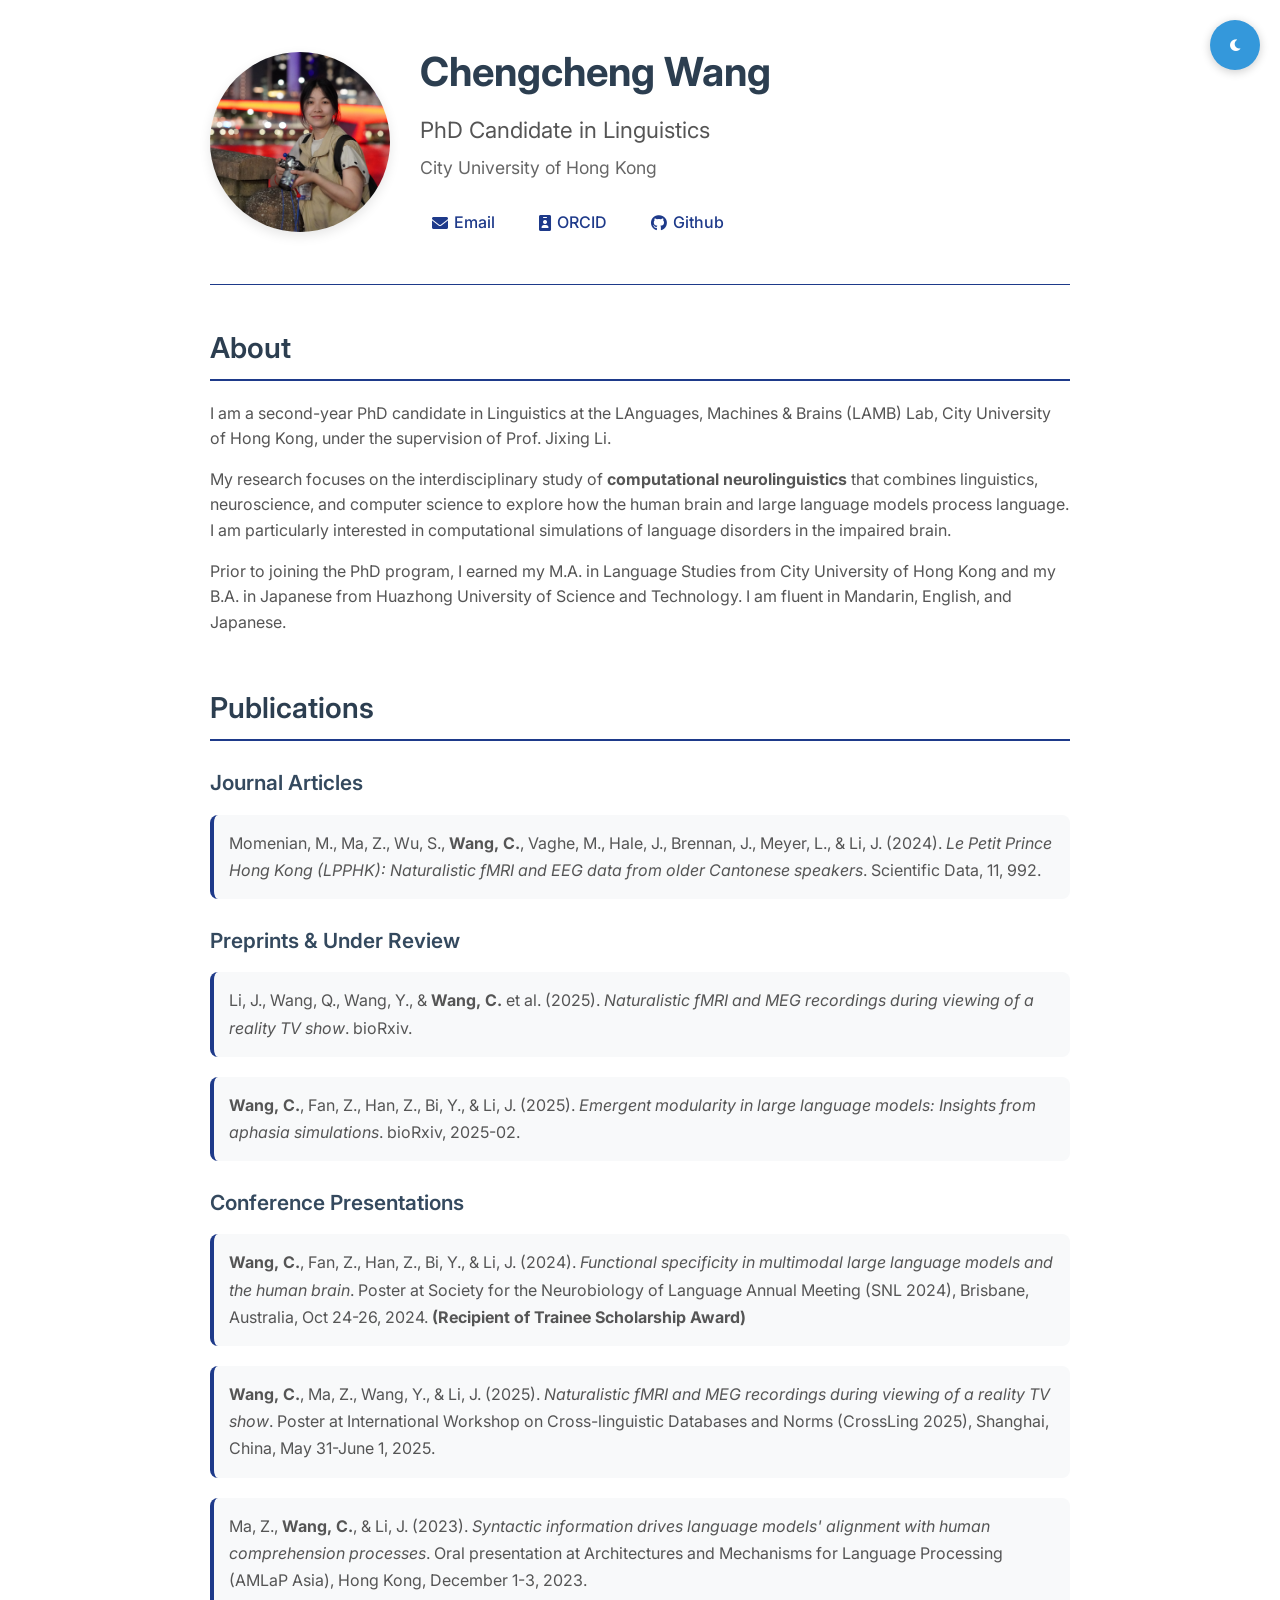
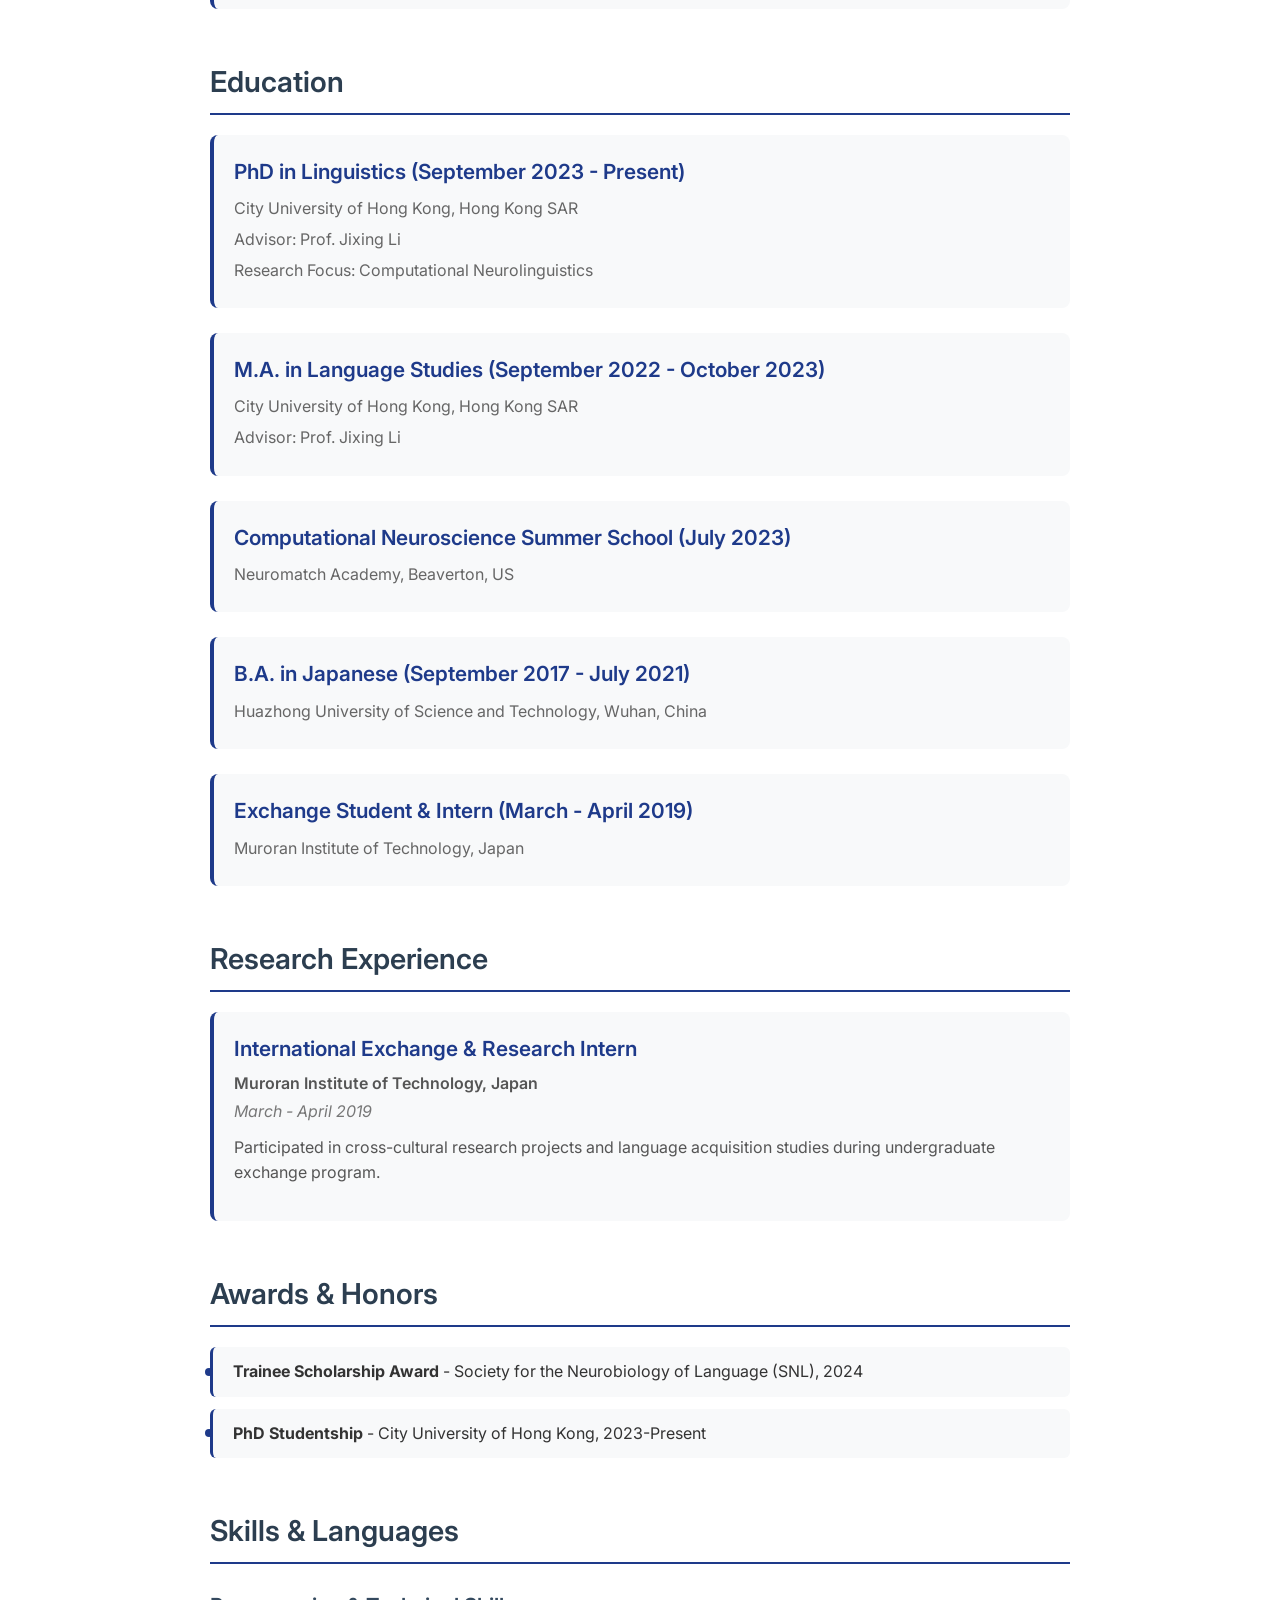
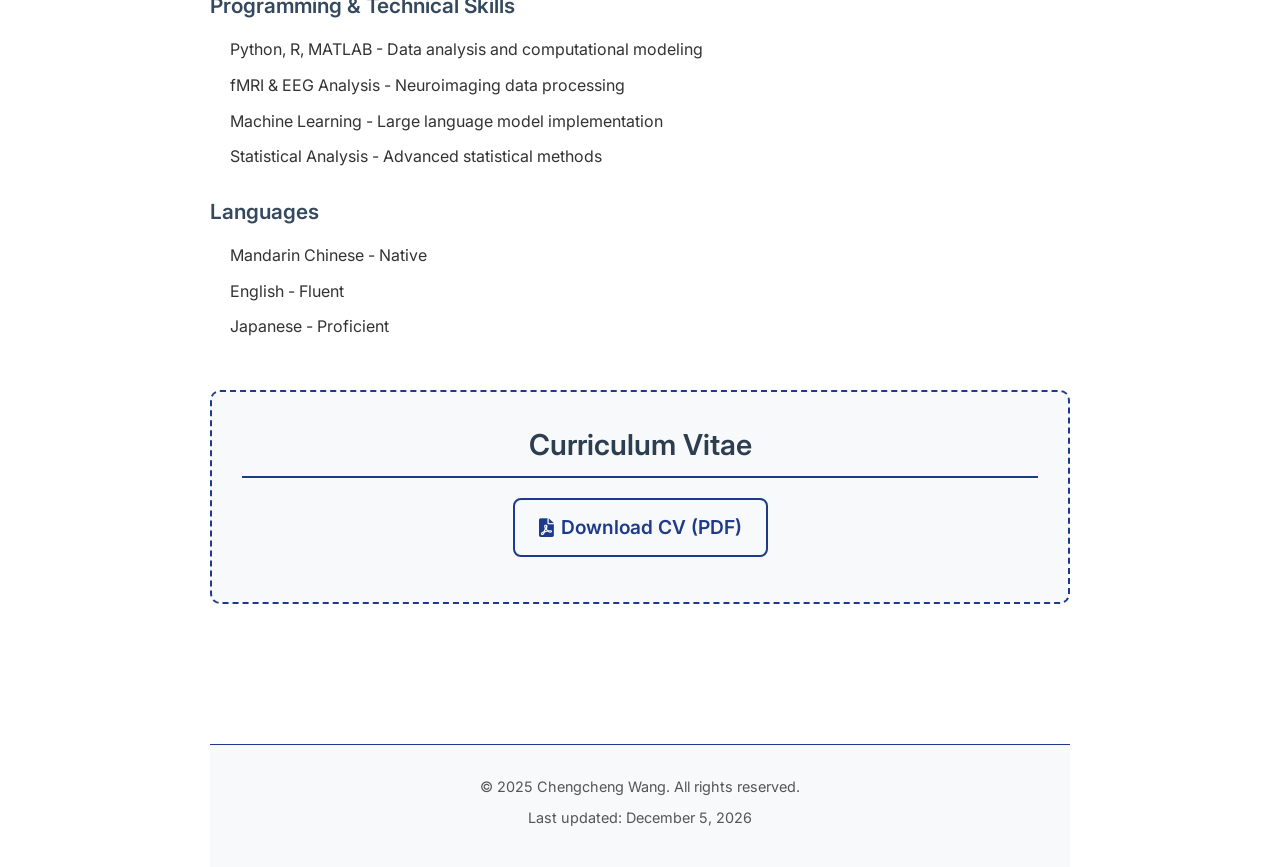
==== commit 3e43d2f4: "Replace old personal website with new HTML version" ====
--- a/index.html
+++ b/index.html
@@ -1,691 +1,226 @@
-<html><head><meta http-equiv="Content-Type" content="text/html; charset=utf-8"/><title>Chengcheng Wang</title><style>
-/* cspell:disable-file */
-/* webkit printing magic: print all background colors */
-html {
-	-webkit-print-color-adjust: exact;
-}
-* {
-	box-sizing: border-box;
-	-webkit-print-color-adjust: exact;
-}
-
-html,
-body {
-	margin: 0;
-	padding: 0;
-}
-@media only screen {
-	body {
-		margin: 2em auto;
-		max-width: 900px;
-		color: rgb(55, 53, 47);
-	}
-}
-
-body {
-	line-height: 1.5;
-	white-space: pre-wrap;
-}
-
-a,
-a.visited {
-	color: inherit;
-	text-decoration: underline;
-}
-
-.pdf-relative-link-path {
-	font-size: 80%;
-	color: #444;
-}
-
-h1,
-h2,
-h3 {
-	letter-spacing: -0.01em;
-	line-height: 1.2;
-	font-weight: 600;
-	margin-bottom: 0;
-}
-
-.page-title {
-	font-size: 2.5rem;
-	font-weight: 700;
-	margin-top: 0;
-	margin-bottom: 0.75em;
-}
-
-h1 {
-	font-size: 1.875rem;
-	margin-top: 1.875rem;
-}
-
-h2 {
-	font-size: 1.5rem;
-	margin-top: 1.5rem;
-}
-
-h3 {
-	font-size: 1.25rem;
-	margin-top: 1.25rem;
-}
-
-.source {
-	border: 1px solid #ddd;
-	border-radius: 3px;
-	padding: 1.5em;
-	word-break: break-all;
-}
-
-.callout {
-	border-radius: 3px;
-	padding: 1rem;
-}
-
-figure {
-	margin: 1.25em 0;
-	page-break-inside: avoid;
-}
-
-figcaption {
-	opacity: 0.5;
-	font-size: 85%;
-	margin-top: 0.5em;
-}
-
-mark {
-	background-color: transparent;
-}
-
-.indented {
-	padding-left: 1.5em;
-}
-
-hr {
-	background: transparent;
-	display: block;
-	width: 100%;
-	height: 1px;
-	visibility: visible;
-	border: none;
-	border-bottom: 1px solid rgba(55, 53, 47, 0.09);
-}
-
-img {
-	max-width: 100%;
-}
-
-@media only print {
-	img {
-		max-height: 100vh;
-		object-fit: contain;
-	}
-}
-
-@page {
-	margin: 1in;
-}
-
-.collection-content {
-	font-size: 0.875rem;
-}
-
-.column-list {
-	display: flex;
-	justify-content: space-between;
-}
-
-.column {
-	padding: 0 1em;
-}
-
-.column:first-child {
-	padding-left: 0;
-}
-
-.column:last-child {
-	padding-right: 0;
-}
-
-.table_of_contents-item {
-	display: block;
-	font-size: 0.875rem;
-	line-height: 1.3;
-	padding: 0.125rem;
-}
-
-.table_of_contents-indent-1 {
-	margin-left: 1.5rem;
-}
-
-.table_of_contents-indent-2 {
-	margin-left: 3rem;
-}
-
-.table_of_contents-indent-3 {
-	margin-left: 4.5rem;
-}
-
-.table_of_contents-link {
-	text-decoration: none;
-	opacity: 0.7;
-	border-bottom: 1px solid rgba(55, 53, 47, 0.18);
-}
-
-table,
-th,
-td {
-	border: 1px solid rgba(55, 53, 47, 0.09);
-	border-collapse: collapse;
-}
-
-table {
-	border-left: none;
-	border-right: none;
-}
-
-th,
-td {
-	font-weight: normal;
-	padding: 0.25em 0.5em;
-	line-height: 1.5;
-	min-height: 1.5em;
-	text-align: left;
-}
-
-th {
-	color: rgba(55, 53, 47, 0.6);
-}
-
-ol,
-ul {
-	margin: 0;
-	margin-block-start: 0.6em;
-	margin-block-end: 0.6em;
-}
-
-li > ol:first-child,
-li > ul:first-child {
-	margin-block-start: 0.6em;
-}
-
-ul > li {
-	list-style: disc;
-}
-
-ul.to-do-list {
-	padding-inline-start: 0;
-}
-
-ul.to-do-list > li {
-	list-style: none;
-}
-
-.to-do-children-checked {
-	text-decoration: line-through;
-	opacity: 0.375;
-}
-
-ul.toggle > li {
-	list-style: none;
-}
-
-ul {
-	padding-inline-start: 1.7em;
-}
-
-ul > li {
-	padding-left: 0.1em;
-}
-
-ol {
-	padding-inline-start: 1.6em;
-}
-
-ol > li {
-	padding-left: 0.2em;
-}
-
-.mono ol {
-	padding-inline-start: 2em;
-}
-
-.mono ol > li {
-	text-indent: -0.4em;
-}
-
-.toggle {
-	padding-inline-start: 0em;
-	list-style-type: none;
-}
-
-/* Indent toggle children */
-.toggle > li > details {
-	padding-left: 1.7em;
-}
-
-.toggle > li > details > summary {
-	margin-left: -1.1em;
-}
-
-.selected-value {
-	display: inline-block;
-	padding: 0 0.5em;
-	background: rgba(206, 205, 202, 0.5);
-	border-radius: 3px;
-	margin-right: 0.5em;
-	margin-top: 0.3em;
-	margin-bottom: 0.3em;
-	white-space: nowrap;
-}
-
-.collection-title {
-	display: inline-block;
-	margin-right: 1em;
-}
-
-.page-description {
-    margin-bottom: 2em;
-}
-
-.simple-table {
-	margin-top: 1em;
-	font-size: 0.875rem;
-	empty-cells: show;
-}
-.simple-table td {
-	height: 29px;
-	min-width: 120px;
-}
-
-.simple-table th {
-	height: 29px;
-	min-width: 120px;
-}
-
-.simple-table-header-color {
-	background: rgb(247, 246, 243);
-	color: black;
-}
-.simple-table-header {
-	font-weight: 500;
-}
-
-time {
-	opacity: 0.5;
-}
-
-.icon {
-	display: inline-block;
-	max-width: 1.2em;
-	max-height: 1.2em;
-	text-decoration: none;
-	vertical-align: text-bottom;
-	margin-right: 0.5em;
-}
-
-img.icon {
-	border-radius: 3px;
-}
-
-.user-icon {
-	width: 1.5em;
-	height: 1.5em;
-	border-radius: 100%;
-	margin-right: 0.5rem;
-}
-
-.user-icon-inner {
-	font-size: 0.8em;
-}
-
-.text-icon {
-	border: 1px solid #000;
-	text-align: center;
-}
-
-.page-cover-image {
-	display: block;
-	object-fit: cover;
-	width: 100%;
-	max-height: 30vh;
-}
-
-.page-header-icon {
-	font-size: 3rem;
-	margin-bottom: 1rem;
-}
-
-.page-header-icon-with-cover {
-	margin-top: -0.72em;
-	margin-left: 0.07em;
-}
-
-.page-header-icon img {
-	border-radius: 3px;
-}
-
-.link-to-page {
-	margin: 1em 0;
-	padding: 0;
-	border: none;
-	font-weight: 500;
-}
-
-p > .user {
-	opacity: 0.5;
-}
-
-td > .user,
-td > time {
-	white-space: nowrap;
-}
-
-input[type="checkbox"] {
-	transform: scale(1.5);
-	margin-right: 0.6em;
-	vertical-align: middle;
-}
-
-p {
-	margin-top: 0.5em;
-	margin-bottom: 0.5em;
-}
-
-.image {
-	border: none;
-	margin: 1.5em 0;
-	padding: 0;
-	border-radius: 0;
-	text-align: center;
-}
-
-.code,
-code {
-	background: rgba(135, 131, 120, 0.15);
-	border-radius: 3px;
-	padding: 0.2em 0.4em;
-	border-radius: 3px;
-	font-size: 85%;
-	tab-size: 2;
-}
-
-code {
-	color: #eb5757;
-}
-
-.code {
-	padding: 1.5em 1em;
-}
-
-.code-wrap {
-	white-space: pre-wrap;
-	word-break: break-all;
-}
-
-.code > code {
-	background: none;
-	padding: 0;
-	font-size: 100%;
-	color: inherit;
-}
-
-blockquote {
-	font-size: 1.25em;
-	margin: 1em 0;
-	padding-left: 1em;
-	border-left: 3px solid rgb(55, 53, 47);
-}
-
-.bookmark {
-	text-decoration: none;
-	max-height: 8em;
-	padding: 0;
-	display: flex;
-	width: 100%;
-	align-items: stretch;
-}
-
-.bookmark-title {
-	font-size: 0.85em;
-	overflow: hidden;
-	text-overflow: ellipsis;
-	height: 1.75em;
-	white-space: nowrap;
-}
-
-.bookmark-text {
-	display: flex;
-	flex-direction: column;
-}
-
-.bookmark-info {
-	flex: 4 1 180px;
-	padding: 12px 14px 14px;
-	display: flex;
-	flex-direction: column;
-	justify-content: space-between;
-}
-
-.bookmark-image {
-	width: 33%;
-	flex: 1 1 180px;
-	display: block;
-	position: relative;
-	object-fit: cover;
-	border-radius: 1px;
-}
-
-.bookmark-description {
-	color: rgba(55, 53, 47, 0.6);
-	font-size: 0.75em;
-	overflow: hidden;
-	max-height: 4.5em;
-	word-break: break-word;
-}
-
-.bookmark-href {
-	font-size: 0.75em;
-	margin-top: 0.25em;
-}
-
-.sans { font-family: ui-sans-serif, -apple-system, BlinkMacSystemFont, "Segoe UI Variable Display", "Segoe UI", Helvetica, "Apple Color Emoji", Arial, sans-serif, "Segoe UI Emoji", "Segoe UI Symbol"; }
-.code { font-family: "SFMono-Regular", Menlo, Consolas, "PT Mono", "Liberation Mono", Courier, monospace; }
-.serif { font-family: Lyon-Text, Georgia, ui-serif, serif; }
-.mono { font-family: iawriter-mono, Nitti, Menlo, Courier, monospace; }
-.pdf .sans { font-family: Inter, ui-sans-serif, -apple-system, BlinkMacSystemFont, "Segoe UI Variable Display", "Segoe UI", Helvetica, "Apple Color Emoji", Arial, sans-serif, "Segoe UI Emoji", "Segoe UI Symbol", 'Twemoji', 'Noto Color Emoji', 'Noto Sans CJK JP'; }
-.pdf:lang(zh-CN) .sans { font-family: Inter, ui-sans-serif, -apple-system, BlinkMacSystemFont, "Segoe UI Variable Display", "Segoe UI", Helvetica, "Apple Color Emoji", Arial, sans-serif, "Segoe UI Emoji", "Segoe UI Symbol", 'Twemoji', 'Noto Color Emoji', 'Noto Sans CJK SC'; }
-.pdf:lang(zh-TW) .sans { font-family: Inter, ui-sans-serif, -apple-system, BlinkMacSystemFont, "Segoe UI Variable Display", "Segoe UI", Helvetica, "Apple Color Emoji", Arial, sans-serif, "Segoe UI Emoji", "Segoe UI Symbol", 'Twemoji', 'Noto Color Emoji', 'Noto Sans CJK TC'; }
-.pdf:lang(ko-KR) .sans { font-family: Inter, ui-sans-serif, -apple-system, BlinkMacSystemFont, "Segoe UI Variable Display", "Segoe UI", Helvetica, "Apple Color Emoji", Arial, sans-serif, "Segoe UI Emoji", "Segoe UI Symbol", 'Twemoji', 'Noto Color Emoji', 'Noto Sans CJK KR'; }
-.pdf .code { font-family: Source Code Pro, "SFMono-Regular", Menlo, Consolas, "PT Mono", "Liberation Mono", Courier, monospace, 'Twemoji', 'Noto Color Emoji', 'Noto Sans Mono CJK JP'; }
-.pdf:lang(zh-CN) .code { font-family: Source Code Pro, "SFMono-Regular", Menlo, Consolas, "PT Mono", "Liberation Mono", Courier, monospace, 'Twemoji', 'Noto Color Emoji', 'Noto Sans Mono CJK SC'; }
-.pdf:lang(zh-TW) .code { font-family: Source Code Pro, "SFMono-Regular", Menlo, Consolas, "PT Mono", "Liberation Mono", Courier, monospace, 'Twemoji', 'Noto Color Emoji', 'Noto Sans Mono CJK TC'; }
-.pdf:lang(ko-KR) .code { font-family: Source Code Pro, "SFMono-Regular", Menlo, Consolas, "PT Mono", "Liberation Mono", Courier, monospace, 'Twemoji', 'Noto Color Emoji', 'Noto Sans Mono CJK KR'; }
-.pdf .serif { font-family: PT Serif, Lyon-Text, Georgia, ui-serif, serif, 'Twemoji', 'Noto Color Emoji', 'Noto Serif CJK JP'; }
-.pdf:lang(zh-CN) .serif { font-family: PT Serif, Lyon-Text, Georgia, ui-serif, serif, 'Twemoji', 'Noto Color Emoji', 'Noto Serif CJK SC'; }
-.pdf:lang(zh-TW) .serif { font-family: PT Serif, Lyon-Text, Georgia, ui-serif, serif, 'Twemoji', 'Noto Color Emoji', 'Noto Serif CJK TC'; }
-.pdf:lang(ko-KR) .serif { font-family: PT Serif, Lyon-Text, Georgia, ui-serif, serif, 'Twemoji', 'Noto Color Emoji', 'Noto Serif CJK KR'; }
-.pdf .mono { font-family: PT Mono, iawriter-mono, Nitti, Menlo, Courier, monospace, 'Twemoji', 'Noto Color Emoji', 'Noto Sans Mono CJK JP'; }
-.pdf:lang(zh-CN) .mono { font-family: PT Mono, iawriter-mono, Nitti, Menlo, Courier, monospace, 'Twemoji', 'Noto Color Emoji', 'Noto Sans Mono CJK SC'; }
-.pdf:lang(zh-TW) .mono { font-family: PT Mono, iawriter-mono, Nitti, Menlo, Courier, monospace, 'Twemoji', 'Noto Color Emoji', 'Noto Sans Mono CJK TC'; }
-.pdf:lang(ko-KR) .mono { font-family: PT Mono, iawriter-mono, Nitti, Menlo, Courier, monospace, 'Twemoji', 'Noto Color Emoji', 'Noto Sans Mono CJK KR'; }
-.highlight-default {
-	color: rgba(55, 53, 47, 1);
-}
-.highlight-gray {
-	color: rgba(120, 119, 116, 1);
-	fill: rgba(120, 119, 116, 1);
-}
-.highlight-brown {
-	color: rgba(159, 107, 83, 1);
-	fill: rgba(159, 107, 83, 1);
-}
-.highlight-orange {
-	color: rgba(217, 115, 13, 1);
-	fill: rgba(217, 115, 13, 1);
-}
-.highlight-yellow {
-	color: rgba(203, 145, 47, 1);
-	fill: rgba(203, 145, 47, 1);
-}
-.highlight-teal {
-	color: rgba(68, 131, 97, 1);
-	fill: rgba(68, 131, 97, 1);
-}
-.highlight-blue {
-	color: rgba(51, 126, 169, 1);
-	fill: rgba(51, 126, 169, 1);
-}
-.highlight-purple {
-	color: rgba(144, 101, 176, 1);
-	fill: rgba(144, 101, 176, 1);
-}
-.highlight-pink {
-	color: rgba(193, 76, 138, 1);
-	fill: rgba(193, 76, 138, 1);
-}
-.highlight-red {
-	color: rgba(212, 76, 71, 1);
-	fill: rgba(212, 76, 71, 1);
-}
-.highlight-default_background {
-	color: rgba(55, 53, 47, 1);
-}
-.highlight-gray_background {
-	background: rgba(241, 241, 239, 1);
-}
-.highlight-brown_background {
-	background: rgba(244, 238, 238, 1);
-}
-.highlight-orange_background {
-	background: rgba(251, 236, 221, 1);
-}
-.highlight-yellow_background {
-	background: rgba(251, 237, 214, 1);
-}
-.highlight-teal_background {
-	background: rgba(237, 243, 236, 1);
-}
-.highlight-blue_background {
-	background: rgba(231, 243, 248, 1);
-}
-.highlight-purple_background {
-	background: rgba(244, 240, 247, 0.8);
-}
-.highlight-pink_background {
-	background: rgba(249, 238, 243, 0.8);
-}
-.highlight-red_background {
-	background: rgba(253, 235, 236, 1);
-}
-.block-color-default {
-	color: inherit;
-	fill: inherit;
-}
-.block-color-gray {
-	color: rgba(120, 119, 116, 1);
-	fill: rgba(120, 119, 116, 1);
-}
-.block-color-brown {
-	color: rgba(159, 107, 83, 1);
-	fill: rgba(159, 107, 83, 1);
-}
-.block-color-orange {
-	color: rgba(217, 115, 13, 1);
-	fill: rgba(217, 115, 13, 1);
-}
-.block-color-yellow {
-	color: rgba(203, 145, 47, 1);
-	fill: rgba(203, 145, 47, 1);
-}
-.block-color-teal {
-	color: rgba(68, 131, 97, 1);
-	fill: rgba(68, 131, 97, 1);
-}
-.block-color-blue {
-	color: rgba(51, 126, 169, 1);
-	fill: rgba(51, 126, 169, 1);
-}
-.block-color-purple {
-	color: rgba(144, 101, 176, 1);
-	fill: rgba(144, 101, 176, 1);
-}
-.block-color-pink {
-	color: rgba(193, 76, 138, 1);
-	fill: rgba(193, 76, 138, 1);
-}
-.block-color-red {
-	color: rgba(212, 76, 71, 1);
-	fill: rgba(212, 76, 71, 1);
-}
-.block-color-default_background {
-	color: inherit;
-	fill: inherit;
-}
-.block-color-gray_background {
-	background: rgba(241, 241, 239, 1);
-}
-.block-color-brown_background {
-	background: rgba(244, 238, 238, 1);
-}
-.block-color-orange_background {
-	background: rgba(251, 236, 221, 1);
-}
-.block-color-yellow_background {
-	background: rgba(251, 237, 214, 1);
-}
-.block-color-teal_background {
-	background: rgba(237, 243, 236, 1);
-}
-.block-color-blue_background {
-	background: rgba(231, 243, 248, 1);
-}
-.block-color-purple_background {
-	background: rgba(244, 240, 247, 0.8);
-}
-.block-color-pink_background {
-	background: rgba(249, 238, 243, 0.8);
-}
-.block-color-red_background {
-	background: rgba(253, 235, 236, 1);
-}
-.select-value-color-uiBlue { background-color: rgba(35, 131, 226, .07); }
-.select-value-color-pink { background-color: rgba(245, 224, 233, 1); }
-.select-value-color-purple { background-color: rgba(232, 222, 238, 1); }
-.select-value-color-green { background-color: rgba(219, 237, 219, 1); }
-.select-value-color-gray { background-color: rgba(227, 226, 224, 1); }
-.select-value-color-transparentGray { background-color: rgba(227, 226, 224, 0); }
-.select-value-color-translucentGray { background-color: rgba(0, 0, 0, 0.06); }
-.select-value-color-orange { background-color: rgba(250, 222, 201, 1); }
-.select-value-color-brown { background-color: rgba(238, 224, 218, 1); }
-.select-value-color-red { background-color: rgba(255, 226, 221, 1); }
-.select-value-color-yellow { background-color: rgba(249, 228, 188, 1); }
-.select-value-color-blue { background-color: rgba(211, 229, 239, 1); }
-.select-value-color-pageGlass { background-color: undefined; }
-.select-value-color-washGlass { background-color: undefined; }
-
-.checkbox {
-	display: inline-flex;
-	vertical-align: text-bottom;
-	width: 16;
-	height: 16;
-	background-size: 16px;
-	margin-left: 2px;
-	margin-right: 5px;
-}
-
-.checkbox-on {
-	background-image: url("data:image/svg+xml;charset=UTF-8,%3Csvg%20width%3D%2216%22%20height%3D%2216%22%20viewBox%3D%220%200%2016%2016%22%20fill%3D%22none%22%20xmlns%3D%22http%3A%2F%2Fwww.w3.org%2F2000%2Fsvg%22%3E%0A%3Crect%20width%3D%2216%22%20height%3D%2216%22%20fill%3D%22%2358A9D7%22%2F%3E%0A%3Cpath%20d%3D%22M6.71429%2012.2852L14%204.9995L12.7143%203.71436L6.71429%209.71378L3.28571%206.2831L2%207.57092L6.71429%2012.2852Z%22%20fill%3D%22white%22%2F%3E%0A%3C%2Fsvg%3E");
-}
-
-.checkbox-off {
-	background-image: url("data:image/svg+xml;charset=UTF-8,%3Csvg%20width%3D%2216%22%20height%3D%2216%22%20viewBox%3D%220%200%2016%2016%22%20fill%3D%22none%22%20xmlns%3D%22http%3A%2F%2Fwww.w3.org%2F2000%2Fsvg%22%3E%0A%3Crect%20x%3D%220.75%22%20y%3D%220.75%22%20width%3D%2214.5%22%20height%3D%2214.5%22%20fill%3D%22white%22%20stroke%3D%22%2336352F%22%20stroke-width%3D%221.5%22%2F%3E%0A%3C%2Fsvg%3E");
-}
-	
-</style></head><body><article id="1b8e8d49-9eb3-4e5f-824c-ab512f639808" class="page sans"><header><img class="page-cover-image" src="Chengcheng%20Wang%201b8e8d499eb34e5f824cab512f639808/WechatIMG287.jpg" style="object-position:center 19.499999999999996%"/><h1 class="page-title">Chengcheng Wang</h1><p class="page-description"></p></header><div class="page-body"><p id="04fecc6c-914c-40fa-8d60-a58a1e7f92c4" class="">🇨🇳 from Xiangyang, Hubei, China </p><p id="ad20dd6c-9b5d-4384-8ac6-af3fa9853b34" class="">📬 cwang495-c@my.cityu.edu.hk</p><p id="9feaf4cd-6c55-4b0d-81bb-bf1f825ba66c" class="">🆔 0009-0000-6974-1358</p><p id="c88d1004-ec28-43e0-8cfe-b69c17ec5570" class="">📍Hong Kong</p><figure id="7a709554-86af-46a1-a749-827ef2f525d1" class="image"><a href="Chengcheng%20Wang%201b8e8d499eb34e5f824cab512f639808/Divider_01.png"><img style="width:1056px" src="Chengcheng%20Wang%201b8e8d499eb34e5f824cab512f639808/Divider_01.png"/></a></figure><div id="3ac44e8b-dded-45bb-bd25-1ba3aa3db96a" class="column-list"><div id="3a87225e-7352-4b76-ab03-3a71365352fe" style="width:25%" class="column"><p id="2139c1de-83f5-417e-ab45-2092b6d61478" class="">  </p><figure id="26fe2a32-f388-413d-97ed-11cc2532ac85" class="image"><a href="Chengcheng%20Wang%201b8e8d499eb34e5f824cab512f639808/chengcheng.jpg"><img style="width:240px" src="Chengcheng%20Wang%201b8e8d499eb34e5f824cab512f639808/chengcheng.jpg"/></a><figcaption>Chengcheng - Jun2024</figcaption></figure><p id="bbb8f3a7-3675-472e-a6b1-a947b907a185" class="">✔️ Mandarin</p><p id="32b7d9ae-b00b-4a58-b25c-2a6501c6640d" class="">✔️ English </p><p id="652235d6-c698-4d26-9e85-2c755e74d3eb" class="">✔️ Japanese </p></div><div id="44eaace9-48b3-4298-b5f9-98ca578f4f8c" style="width:75%" class="column"><h2 id="fa8233fc-d631-48b5-b5d4-c35572b3bf11" class="block-color-teal_background"> Welcome to my personal website</h2><blockquote id="b7871875-1a66-47a1-bb81-bd71c6ba589a" class="">👩🏻‍🎓 I am now a second-year <a href="https://scholars.cityu.edu.hk/en/persons/chengcheng-wang(8174d49a-78dc-4f10-86dc-e0664029a8da).html">PhD candidate in Linguistics</a> at the <a href="https://compneurolinglab.github.io/">LAnguages, Machines &amp; Brains (LAMB) Lab</a>, City University of Hong Kong, under the supervision of <a href="https://jixing-li.github.io/">Prof. Jixing Li</a>. <br/><br/>🧠 My research focuses on the interdisciplinary study that combines linguistics, neuroscience, and computer science to explore how the human brain and large language models process language. I am particularly interested in computational simulations of language disorders in the impaired brain.<br/><br/>🙋🏻‍♀️ I enjoy hiking, photographing, drawing, and designing appointment books (手帳う). My passion extends to movies, novels, and theater. During my undergraduate studies, I had the opportunity to participate in plays such as <em>Rhinoceros in Love (恋爱的犀牛), Green Snake (青蛇), and The Robbery (你好，打劫).</em></blockquote><p id="60ba929a-0c61-46df-aa40-f33b70c10119" class="">
-</p></div></div><figure id="f36dce3b-5c87-45de-8f56-8d8681cb2be5" class="image"><a href="Chengcheng%20Wang%201b8e8d499eb34e5f824cab512f639808/Divider_01.png"><img style="width:1056px" src="Chengcheng%20Wang%201b8e8d499eb34e5f824cab512f639808/Divider_01.png"/></a></figure><div id="acbdc7ea-b9f1-438b-93a1-b4796ed2b6dc" class="column-list"><div id="bd6c7ead-7eef-47cb-abfe-0dc20d7781de" style="width:75%" class="column"><h2 id="eb9f4cd8-ff40-489d-b5ec-e5eb9729ce60" class="block-color-teal_background"> About my academic journey</h2><figure id="95ab6443-a25c-408b-938e-43b718144e4b"><div class="source"><a href="Chengcheng%20Wang%201b8e8d499eb34e5f824cab512f639808/cv_chengcheng.pdf">cv_chengcheng.pdf</a></div></figure><blockquote id="25e934b1-5871-4c01-a1b9-8cd722a400ee" class="block-color-default"><strong>  Education </strong>🎓<ul id="ae42eebb-2219-4777-a251-6607066d521a" class="bulleted-list"><li style="list-style-type:disc">Sep 2023 - present<p id="1edbbff3-8a9f-42aa-9524-e037bece6018" class=""><mark class="highlight-teal"><strong>Ph.D.Student</strong></mark> in Linguistics, CityU, Supervised by Prof. Jixing Li</p></li></ul><ul id="7df742e9-4a91-426f-a11b-330d66826ab8" class="bulleted-list"><li style="list-style-type:disc">Sep 2022 - Oct 2023<p id="2b3ee350-5cd1-4cd0-8f05-5a688c070770" class=""><mark class="highlight-teal"><strong>M.A</strong></mark>. Language Studies, CityU, Supervised by Prof. Jixing Li</p></li></ul><ul id="02acf297-fbf6-49c8-9480-24da755ce685" class="bulleted-list"><li style="list-style-type:disc">July 2023<p id="15a43cdc-6577-4f0b-a1b2-3675c90db2d4" class=""><mark class="highlight-teal"><strong>Computational Neuroscience - 2023</strong></mark>, Neuromatch: Beaverton, US</p></li></ul><ul id="41c90e39-af22-4b70-966b-fd287ae9423f" class="bulleted-list"><li style="list-style-type:disc">Sep 2017 - July 2021<p id="43d0addc-40e5-414c-9283-f13662686445" class=""><mark class="highlight-teal"><strong>B.A</strong></mark>. Japanese, Huazhong University of Science and Technology </p></li></ul><ul id="dfc9c8ef-11d8-4d48-898a-abe05b0cae85" class="bulleted-list"><li style="list-style-type:disc">Mar - Apr 2019<br/><mark class="highlight-teal"><strong>Exchange student &amp; intern</strong></mark>, Muroran Institute of Technology, Japan</li></ul><p id="5f58ba7c-65c1-410d-8706-d4eaac96753e" class="">
-</p><hr id="94d4887b-6f76-4af7-8dcf-3231dd8c28f4"/><p id="676711c5-9ac0-490b-8707-d5a2080a3eb9" class=""><strong>Publications </strong>📃</p><ul id="508f8d13-1672-4704-8fa8-f2bb5559f478" class="bulleted-list"><li style="list-style-type:disc">Momenian, M., Ma, Z., Wu, S., <mark class="highlight-teal"><strong>Wang, C.</strong></mark>, Vaghe, M., Hale, J., Brennan, J., Meyer, L., &amp; Li, J. (in press). Le Petit Prince Hong Kong: Naturalistic fMRI and EEG dataset from older Cantonese. [<a href="https://openneuro.org/datasets/ds004718">OpenNeuro</a>]</li></ul><p id="f45b0e31-c96e-4877-a430-597b34fdda04" class="">
-</p><hr id="29c33c94-129a-4705-9677-86cd088d7e31"/><p id="3f3b49c9-e1f9-4eef-9969-961ba4f678b2" class=""><strong>Conferences </strong>🤝🏻</p><ul id="1f2c15f8-4d7d-4ee5-b807-8478637b5a2b" class="bulleted-list"><li style="list-style-type:disc"><mark class="highlight-teal"><strong>Wang C</strong></mark>., Fan, Z., Han, Z., Bi, Y<strong>., </strong>Li, J. (2024) Functional specificity in multimodal large language models and the human brain. Poster at Society for the Neurobiology of Language Annual Meeting (<em>SNL</em>). Brisbane, Australia, Oct 24-26, 2024   </li></ul><ul id="75dd8e51-bf07-415c-88e2-f12b49795497" class="bulleted-list"><li style="list-style-type:disc">Ma Z., <mark class="highlight-teal"><strong>Wang, C.</strong></mark>, &amp; Li, J. (2023) Syntactic information drives language models’ alignment with human comprehension processes. Oral presented at the Architectures and Mechanisms for Language Processing (AMLaP Asia), Hong Kong, December 1-3, 2023.<br/><br/></li></ul><p id="a5e30625-a588-492d-819c-a550dae0652e" class="">
-</p></blockquote></div><div id="3573d4af-5970-4797-a2a8-18086a5beeef" style="width:25.000000000000007%" class="column"><p id="7358df1b-f7cc-41c8-a298-442652c71541" class="">
-</p><figure id="42d2e1b7-4533-448c-aa9d-a22bc396d293" class="image"><a href="Chengcheng%20Wang%201b8e8d499eb34e5f824cab512f639808/2931725098685_.pic.jpg"><img style="width:921px" src="Chengcheng%20Wang%201b8e8d499eb34e5f824cab512f639808/2931725098685_.pic.jpg"/></a><figcaption>Pui O, Lantau Island - Aug2024</figcaption></figure><figure id="87e9b2de-decf-4560-bee5-4cbf307af7ad" class="image"><a href="Chengcheng%20Wang%201b8e8d499eb34e5f824cab512f639808/IMG_0089.jpg"><img style="width:3456px" src="Chengcheng%20Wang%201b8e8d499eb34e5f824cab512f639808/IMG_0089.jpg"/></a><figcaption>MacLehose Trail - Jan2024</figcaption></figure><figure id="3c809294-7778-43ff-9672-05df104e032c" class="image"><a href="Chengcheng%20Wang%201b8e8d499eb34e5f824cab512f639808/2941725098953_.pic_hd.jpg"><img style="width:4032px" src="Chengcheng%20Wang%201b8e8d499eb34e5f824cab512f639808/2941725098953_.pic_hd.jpg"/></a><figcaption>Grass Island - 2023</figcaption></figure><figure id="7ae43327-33c5-4ec4-9da9-a0c800831b6b" class="image"><a href="Chengcheng%20Wang%201b8e8d499eb34e5f824cab512f639808/3001725099044_.pic.jpg"><img style="width:1440px" src="Chengcheng%20Wang%201b8e8d499eb34e5f824cab512f639808/3001725099044_.pic.jpg"/></a><figcaption>Kowloon City - 2022</figcaption></figure></div></div><figure id="12249e3c-3d71-47fc-81c4-8f040cf13b0b" class="image"><a href="Chengcheng%20Wang%201b8e8d499eb34e5f824cab512f639808/Divider_01.png"><img style="width:1056px" src="Chengcheng%20Wang%201b8e8d499eb34e5f824cab512f639808/Divider_01.png"/></a></figure><p id="ad87c98a-ca82-4eff-894b-5a835b44b9fa" class="">
-</p><p id="99f6ca9d-514e-4e17-8395-d168846ef699" class="">
-</p></div></article><span class="sans" style="font-size:14px;padding-top:2em"></span></body></html>
+<!DOCTYPE html>
+<html lang="en">
+<head>
+    <meta charset="UTF-8">
+    <meta name="viewport" content="width=device-width, initial-scale=1.0">
+    <title>Chengcheng Wang - Computational Neurolinguistics Researcher</title>
+    <meta name="description" content="Chengcheng Wang - PhD candidate in Linguistics at City University of Hong Kong, specializing in computational neurolinguistics, aphasia simulations, and brain-AI alignment.">
+    <meta name="keywords" content="Chengcheng Wang, computational neurolinguistics, aphasia, large language models, fMRI, EEG, City University Hong Kong, linguistics">
+    <meta name="author" content="Chengcheng Wang">
+    
+    <!-- Favicon -->
+    <link rel="icon" type="image/svg+xml" href="favicon.svg">
+    <link rel="alternate icon" href="favicon.ico">
+    
+    <!-- Open Graph / Facebook -->
+    <meta property="og:type" content="website">
+    <meta property="og:url" content="https://your-domain.com/">
+    <meta property="og:title" content="Chengcheng Wang - Academic Portfolio">
+    <meta property="og:description" content="PhD Candidate's academic portfolio showcasing research, publications, and professional achievements.">
+    <meta property="og:image" content="https://your-domain.com/images/profile.jpg">
+    
+    <!-- Twitter -->
+    <meta property="twitter:card" content="summary_large_image">
+    <meta property="twitter:url" content="https://your-domain.com/">
+    <meta property="twitter:title" content="Chengcheng Wang - Academic Portfolio">
+    <meta property="twitter:description" content="PhD Candidate's academic portfolio showcasing research, publications, and professional achievements.">
+    <meta property="twitter:image" content="https://your-domain.com/images/profile.jpg">
+    
+    <link rel="stylesheet" href="css/style.css">
+    <link rel="preconnect" href="https://fonts.googleapis.com">
+    <link rel="preconnect" href="https://fonts.gstatic.com" crossorigin>
+                    <link href="https://fonts.googleapis.com/css2?family=Inter:wght@300;400;500;600;700&display=swap" rel="stylesheet">
+    <link rel="stylesheet" href="https://cdnjs.cloudflare.com/ajax/libs/font-awesome/6.0.0/css/all.min.css">
+</head>
+<body>
+    <div class="container">
+        <header class="header">
+            <div class="profile-section">
+                <img src="images/profile.jpg" alt="Chengcheng Wang" class="profile-image">
+                <div class="profile-info">
+                    <h1 class="name">Chengcheng Wang</h1>
+                    <h2 class="title">PhD Candidate in Linguistics</h2>
+                    <p class="affiliation">City University of Hong Kong</p>
+                    
+                    <div class="contact-links">
+                        <a href="mailto:chengcheng.wang@my.cityu.edu.hk" class="contact-link">
+                            <i class="fas fa-envelope"></i> Email
+                        </a>
+                        <a href="https://orcid.org/0009-0000-6974-1358" class="contact-link" target="_blank">
+                            <i class="fas fa-id-badge"></i> ORCID
+                        </a>
+                        <a href="https://github.com/chengcheng-wang" class="contact-link" target="_blank">
+                            <i class="fab fa-github"></i> Github
+                        </a>
+                        
+                    </div>
+                </div>
+            </div>
+        </header>
+
+        <main class="main-content">
+            <section class="about-section">
+                <h2>About</h2>
+                <p>
+                    I am a second-year PhD candidate in Linguistics at the LAnguages, Machines & Brains (LAMB) Lab, 
+                    City University of Hong Kong, under the supervision of Prof. Jixing Li.
+                </p>
+                
+                <p>
+                    My research focuses on the interdisciplinary study of <strong>computational neurolinguistics</strong> that combines linguistics, 
+                    neuroscience, and computer science to explore how the human brain and large language models process language. 
+                    I am particularly interested in computational simulations of language disorders in the impaired brain.
+                </p>
+                
+                <p>
+                    Prior to joining the PhD program, I earned my M.A. in Language Studies from City University of Hong Kong and 
+                    my B.A. in Japanese from Huazhong University of Science and Technology. I am fluent in Mandarin, English, and Japanese.
+                </p>
+            </section>
+
+            <section class="publications-section">
+                <h2>Publications</h2>
+                
+                <h3>Journal Articles</h3>
+                <div class="publication-item">
+                    <p>
+                        Momenian, M., Ma, Z., Wu, S., <strong>Wang, C.</strong>, Vaghe, M., Hale, J., Brennan, J., Meyer, L., & Li, J. (2024). 
+                        <em>Le Petit Prince Hong Kong (LPPHK): Naturalistic fMRI and EEG data from older Cantonese speakers</em>. 
+                        Scientific Data, 11, 992.
+                    </p>
+                </div>
+
+                <h3>Preprints & Under Review</h3>
+                <div class="publication-item">
+                    <p>
+                        Li, J., Wang, Q., Wang, Y., & <strong>Wang, C.</strong> et al. (2025). 
+                        <em>Naturalistic fMRI and MEG recordings during viewing of a reality TV show</em>. 
+                        bioRxiv.
+                    </p>
+                </div>
+
+                <div class="publication-item">
+                    <p>
+                        <strong>Wang, C.</strong>, Fan, Z., Han, Z., Bi, Y., & Li, J. (2025). 
+                        <em>Emergent modularity in large language models: Insights from aphasia simulations</em>. 
+                        bioRxiv, 2025-02.
+                    </p>
+                </div>
+
+                <h3>Conference Presentations</h3>
+                <div class="publication-item">
+                    <p>
+                        <strong>Wang, C.</strong>, Fan, Z., Han, Z., Bi, Y., & Li, J. (2024). 
+                        <em>Functional specificity in multimodal large language models and the human brain</em>. 
+                        Poster at Society for the Neurobiology of Language Annual Meeting (SNL 2024), Brisbane, Australia, Oct 24-26, 2024. 
+                        <strong>(Recipient of Trainee Scholarship Award)</strong>
+                    </p>
+                </div>
+
+                <div class="publication-item">
+                    <p>
+                        <strong>Wang, C.</strong>, Ma, Z., Wang, Y., & Li, J. (2025). 
+                        <em>Naturalistic fMRI and MEG recordings during viewing of a reality TV show</em>. 
+                        Poster at International Workshop on Cross-linguistic Databases and Norms (CrossLing 2025), Shanghai, China, May 31-June 1, 2025.
+                    </p>
+                </div>
+
+                <div class="publication-item">
+                    <p>
+                        Ma, Z., <strong>Wang, C.</strong>, & Li, J. (2023). 
+                        <em>Syntactic information drives language models' alignment with human comprehension processes</em>. 
+                        Oral presentation at Architectures and Mechanisms for Language Processing (AMLaP Asia), Hong Kong, December 1-3, 2023.
+                    </p>
+                </div>
+            </section>
+
+            <section class="education-section">
+                <h2>Education</h2>
+                <div class="education-item">
+                    <h3>PhD in Linguistics (September 2023 - Present)</h3>
+                    <p>City University of Hong Kong, Hong Kong SAR</p>
+                    <p>Advisor: Prof. Jixing Li</p>
+                    <p>Research Focus: Computational Neurolinguistics</p>
+                </div>
+
+                <div class="education-item">
+                    <h3>M.A. in Language Studies (September 2022 - October 2023)</h3>
+                    <p>City University of Hong Kong, Hong Kong SAR</p>
+                    <p>Advisor: Prof. Jixing Li</p>
+                </div>
+
+                <div class="education-item">
+                    <h3>Computational Neuroscience Summer School (July 2023)</h3>
+                    <p>Neuromatch Academy, Beaverton, US</p>
+                </div>
+
+                <div class="education-item">
+                    <h3>B.A. in Japanese (September 2017 - July 2021)</h3>
+                    <p>Huazhong University of Science and Technology, Wuhan, China</p>
+                </div>
+
+                <div class="education-item">
+                    <h3>Exchange Student & Intern (March - April 2019)</h3>
+                    <p>Muroran Institute of Technology, Japan</p>
+                </div>
+            </section>
+
+            <section class="experience-section">
+                <h2>Research Experience</h2>
+                
+                <div class="experience-item">
+                    <h3>International Exchange & Research Intern</h3>
+                    <p class="experience-org">Muroran Institute of Technology, Japan</p>
+                    <p class="experience-date">March - April 2019</p>
+                    <p>Participated in cross-cultural research projects and language acquisition studies during undergraduate exchange program.</p>
+                </div>
+            </section>
+
+            <section class="awards-section">
+                <h2>Awards & Honors</h2>
+                <ul class="awards-list">
+                    <li><strong>Trainee Scholarship Award</strong> - Society for the Neurobiology of Language (SNL), 2024</li>
+                    <li><strong>PhD Studentship</strong> - City University of Hong Kong, 2023-Present</li>
+                </ul>
+            </section>
+
+            <section class="teaching-section">
+                <h2>Skills & Languages</h2>
+                
+                <h3>Programming & Technical Skills</h3>
+                <ul class="teaching-list">
+                    <li>Python, R, MATLAB - Data analysis and computational modeling</li>
+                    <li>fMRI & EEG Analysis - Neuroimaging data processing</li>
+                    <li>Machine Learning - Large language model implementation</li>
+                    <li>Statistical Analysis - Advanced statistical methods</li>
+                </ul>
+
+                <h3>Languages</h3>
+                <ul class="teaching-list">
+                    <li>Mandarin Chinese - Native</li>
+                    <li>English - Fluent</li>
+                    <li>Japanese - Proficient</li>
+                </ul>
+            </section>
+
+            <section class="cv-section">
+                <h2>Curriculum Vitae</h2>
+                <p>
+                    <a href="cv_2025.pdf" target="_blank" class="cv-link">
+                        <i class="fas fa-file-pdf"></i> Download CV (PDF)
+                    </a>
+                </p>
+            </section>
+        </main>
+
+        <footer class="footer">
+            <div class="footer-content">
+                <p>&copy; 2025 Chengcheng Wang. All rights reserved.</p>
+                <p>Last updated: <span id="last-updated"></span></p>
+            </div>
+        </footer>
+    </div>
+
+    <script src="js/script.js"></script>
+</body>
+</html>
--- a/css/style.css
+++ b/css/style.css
@@ -0,0 +1,433 @@
+/* Reset and base styles */
+* {
+    margin: 0;
+    padding: 0;
+    box-sizing: border-box;
+}
+
+body {
+    font-family: 'Inter', -apple-system, BlinkMacSystemFont, 'Segoe UI', Roboto, sans-serif;
+    line-height: 1.6;
+    color: #333;
+    background-color: #fff;
+}
+
+.container {
+    max-width: 900px;
+    margin: 0 auto;
+    padding: 0 20px;
+}
+
+/* Header styles */
+.header {
+    padding: 40px 0;
+    border-bottom: 1px solid #1e3a8a;
+}
+
+.profile-section {
+    display: flex;
+    align-items: center;
+    gap: 30px;
+    flex-wrap: wrap;
+}
+
+.profile-image {
+    width: 180px;
+    height: 180px;
+    border-radius: 50%;
+    object-fit: cover;
+    box-shadow: 0 4px 12px rgba(0, 0, 0, 0.1);
+}
+
+.profile-info {
+    flex: 1;
+    min-width: 300px;
+}
+
+.name {
+    font-size: 2.5rem;
+    font-weight: 700;
+    margin-bottom: 8px;
+    color: #2c3e50;
+}
+
+.title {
+    font-size: 1.4rem;
+    font-weight: 400;
+    color: #555;
+    margin-bottom: 6px;
+}
+
+.affiliation {
+    font-size: 1.1rem;
+    color: #666;
+    margin-bottom: 20px;
+}
+
+.contact-links {
+    display: flex;
+    gap: 20px;
+    flex-wrap: wrap;
+}
+
+.contact-link {
+    display: inline-flex;
+    align-items: center;
+    gap: 6px;
+    color: #1e3a8a;
+    text-decoration: none;
+    font-weight: 500;
+    padding: 8px 12px;
+    border-radius: 6px;
+    transition: all 0.3s ease;
+}
+
+.contact-link:hover {
+    background-color: #1e3a8a;
+    color: white;
+    transform: translateY(-1px);
+}
+
+.contact-link i {
+    font-size: 1rem;
+}
+
+/* Main content styles */
+.main-content {
+    padding: 40px 0;
+}
+
+section {
+    margin-bottom: 50px;
+}
+
+section h2 {
+    font-size: 1.8rem;
+    font-weight: 600;
+    color: #2c3e50;
+    margin-bottom: 20px;
+    padding-bottom: 8px;
+    border-bottom: 2px solid #1e3a8a;
+    position: relative;
+}
+
+section h3 {
+    font-size: 1.3rem;
+    font-weight: 600;
+    color: #34495e;
+    margin: 25px 0 15px 0;
+}
+
+p {
+    margin-bottom: 15px;
+    color: #555;
+    font-size: 1rem;
+}
+
+/* Research section */
+.research-list {
+    list-style: none;
+    margin-bottom: 30px;
+}
+
+.research-list li {
+    margin-bottom: 15px;
+    padding-left: 20px;
+    position: relative;
+}
+
+.research-list li::before {
+    content: '▸';
+    position: absolute;
+    left: 0;
+    color: #1e3a8a;
+    font-weight: bold;
+}
+
+.interests-list {
+    display: grid;
+    grid-template-columns: repeat(auto-fit, minmax(200px, 1fr));
+    gap: 10px;
+    list-style: none;
+    margin-bottom: 20px;
+}
+
+.interests-list li {
+    padding: 10px 15px;
+    background-color: #f8f9fa;
+    border-radius: 6px;
+    border-left: 3px solid #1e3a8a;
+    font-weight: 500;
+}
+
+/* Publications section */
+.publication-item {
+    margin-bottom: 20px;
+    padding: 15px;
+    background-color: #f8f9fa;
+    border-radius: 8px;
+    border-left: 4px solid #1e3a8a;
+}
+
+.publication-item p {
+    margin-bottom: 0;
+    line-height: 1.7;
+}
+
+/* Education section */
+.education-item {
+    margin-bottom: 25px;
+    padding: 20px;
+    background-color: #f8f9fa;
+    border-radius: 8px;
+    border-left: 4px solid #1e3a8a;
+}
+
+.education-item h3 {
+    margin-top: 0;
+    margin-bottom: 8px;
+    color: #1e3a8a;
+}
+
+.education-item p {
+    margin-bottom: 5px;
+    color: #666;
+}
+
+/* Experience section */
+.experience-item {
+    margin-bottom: 25px;
+    padding: 20px;
+    background-color: #f8f9fa;
+    border-radius: 8px;
+    border-left: 4px solid #1e3a8a;
+}
+
+.experience-item h3 {
+    margin-top: 0;
+    margin-bottom: 5px;
+    color: #1e3a8a;
+}
+
+.experience-org {
+    font-weight: 600;
+    color: #555;
+    margin-bottom: 3px;
+}
+
+.experience-date {
+    font-style: italic;
+    color: #777;
+    margin-bottom: 10px;
+}
+
+/* Awards section */
+.awards-list {
+    list-style: none;
+}
+
+.awards-list li {
+    margin-bottom: 12px;
+    padding: 12px 20px;
+    background-color: #f8f9fa;
+    border-radius: 6px;
+    border-left: 3px solid #1e3a8a;
+    position: relative;
+}
+
+.awards-list li::before {
+    content: '';
+    position: absolute;
+    left: -8px;
+    top: 50%;
+    transform: translateY(-50%);
+    width: 8px;
+    height: 8px;
+    background-color: #1e3a8a;
+    border-radius: 50%;
+}
+
+/* Teaching section */
+.teaching-list {
+    list-style: none;
+}
+
+.teaching-list li {
+    margin-bottom: 10px;
+    padding-left: 20px;
+    position: relative;
+}
+
+.teaching-list li::before {
+    content: '';
+    position: absolute;
+    left: 0;
+}
+
+/* CV section */
+.cv-section {
+    text-align: center;
+    padding: 30px;
+    background-color: #f8f9fa;
+    border-radius: 10px;
+    border: 2px dashed #1e3a8a;
+}
+
+.cv-link {
+    display: inline-flex;
+    align-items: center;
+    gap: 8px;
+    color: #1e3a8a;
+    text-decoration: none;
+    font-weight: 600;
+    font-size: 1.2rem;
+    padding: 12px 24px;
+    border: 2px solid #1e3a8a;
+    border-radius: 8px;
+    transition: all 0.3s ease;
+}
+
+.cv-link:hover {
+    background-color: #1e3a8a;
+    color: white;
+    transform: translateY(-2px);
+    box-shadow: 0 4px 12px rgba(30, 58, 138, 0.3);
+}
+
+/* Footer styles */
+.footer {
+    border-top: 1px solid #1e3a8a;
+    padding: 30px 0;
+    margin-top: 50px;
+    background-color: #f8f9fa;
+}
+
+.footer-content {
+    text-align: center;
+    color: #777;
+}
+
+.footer-content p {
+    margin-bottom: 8px;
+    font-size: 0.9rem;
+}
+
+/* Responsive design */
+@media (max-width: 768px) {
+    .container {
+        padding: 0 15px;
+    }
+    
+    .profile-section {
+        flex-direction: column;
+        text-align: center;
+        gap: 20px;
+    }
+    
+    .profile-image {
+        width: 150px;
+        height: 150px;
+    }
+    
+    .name {
+        font-size: 2rem;
+    }
+    
+    .title {
+        font-size: 1.2rem;
+    }
+    
+    .contact-links {
+        justify-content: center;
+        gap: 15px;
+    }
+    
+    .interests-list {
+        grid-template-columns: 1fr;
+    }
+    
+    section h2 {
+        font-size: 1.5rem;
+    }
+    
+    .education-item,
+    .experience-item,
+    .publication-item {
+        padding: 15px;
+    }
+}
+
+@media (max-width: 480px) {
+    .header {
+        padding: 20px 0;
+    }
+    
+    .main-content {
+        padding: 20px 0;
+    }
+    
+    .name {
+        font-size: 1.8rem;
+    }
+    
+    .contact-links {
+        flex-direction: column;
+        align-items: center;
+        gap: 10px;
+    }
+    
+    .contact-link {
+        width: 100%;
+        max-width: 200px;
+        justify-content: center;
+    }
+}
+
+/* Animation for smooth scrolling */
+html {
+    scroll-behavior: smooth;
+}
+
+/* Hover effects for sections */
+.education-item:hover,
+.experience-item:hover,
+.publication-item:hover {
+    transform: translateY(-2px);
+    box-shadow: 0 4px 12px rgba(0, 0, 0, 0.1);
+    transition: all 0.3s ease;
+}
+
+/* Focus styles for accessibility */
+.contact-link:focus,
+.cv-link:focus {
+    outline: 2px solid #1e3a8a;
+    outline-offset: 2px;
+}
+
+/* Print styles */
+@media print {
+    .contact-links,
+    .footer {
+        display: none;
+    }
+    
+    body {
+        font-size: 12pt;
+        line-height: 1.4;
+    }
+    
+    .container {
+        max-width: none;
+        padding: 0;
+    }
+    
+    section {
+        margin-bottom: 20pt;
+        break-inside: avoid;
+    }
+    
+    .profile-image {
+        width: 120px;
+        height: 120px;
+    }
+}
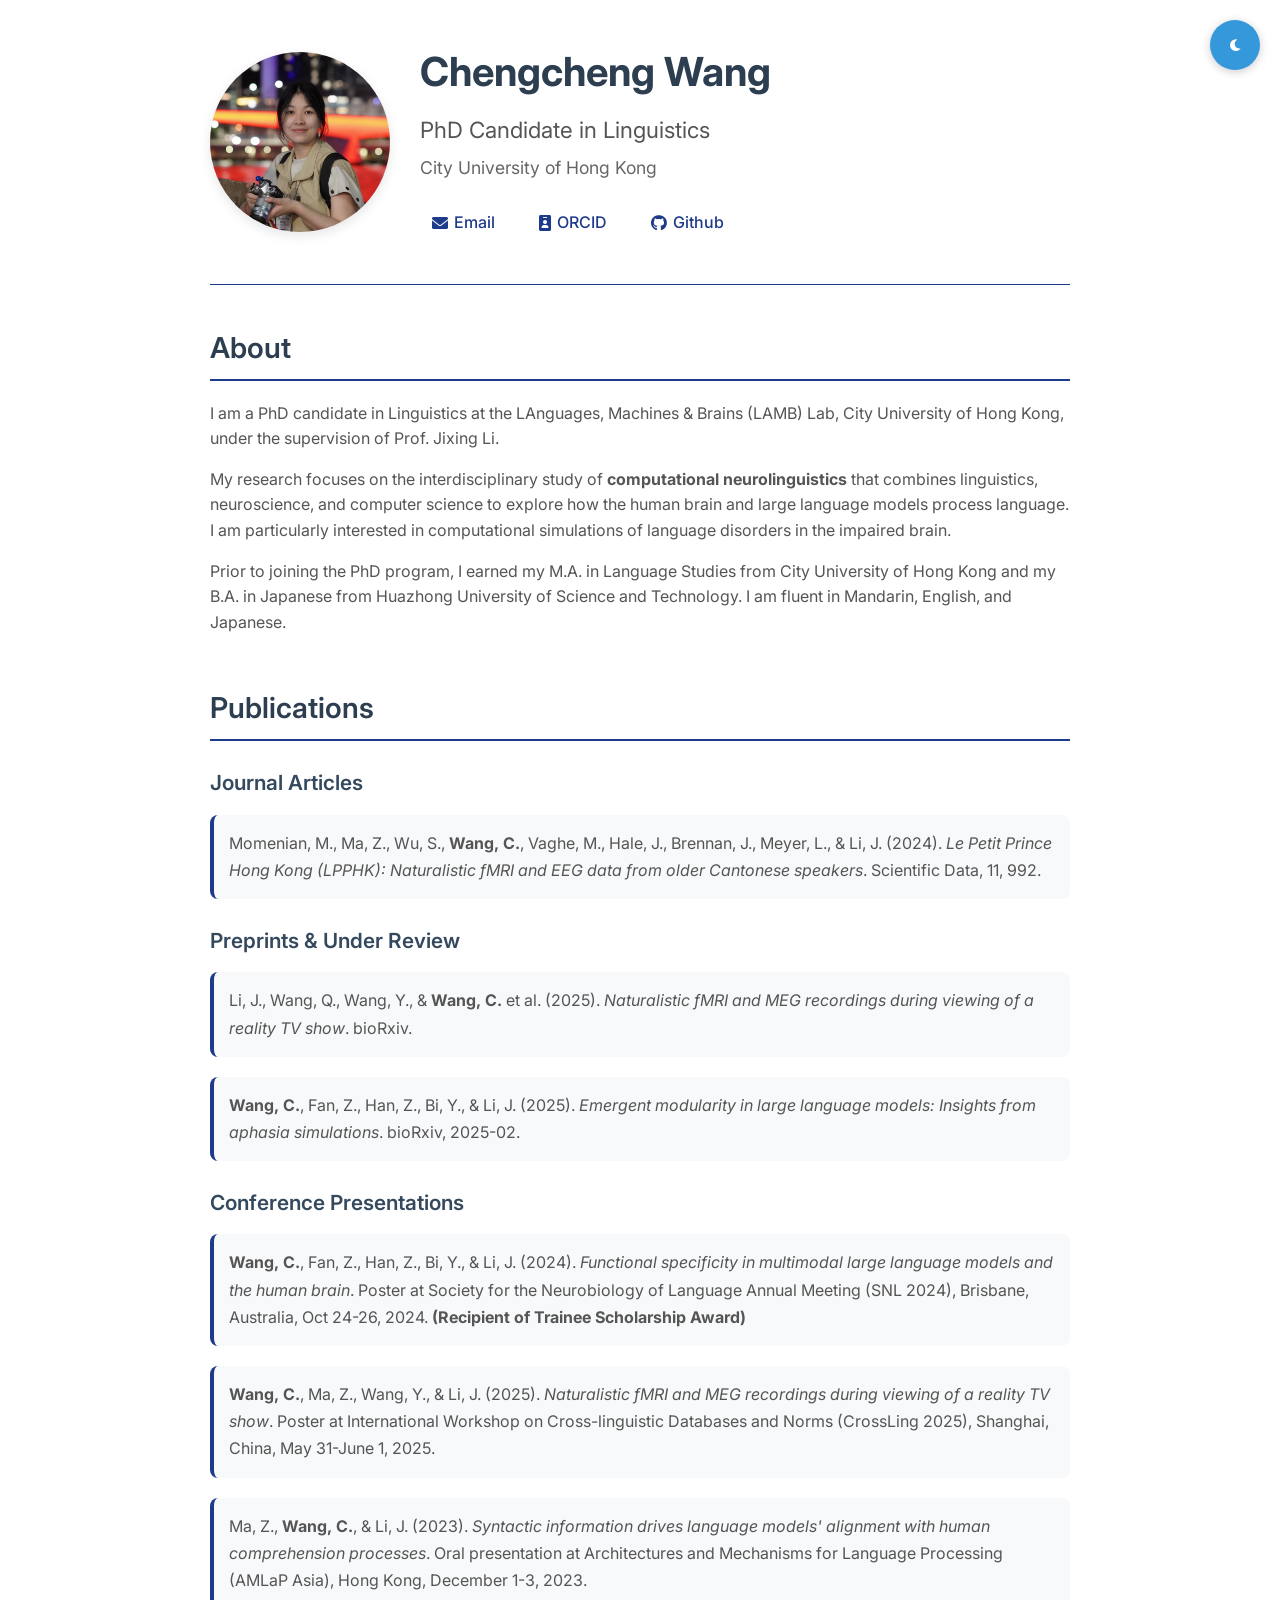
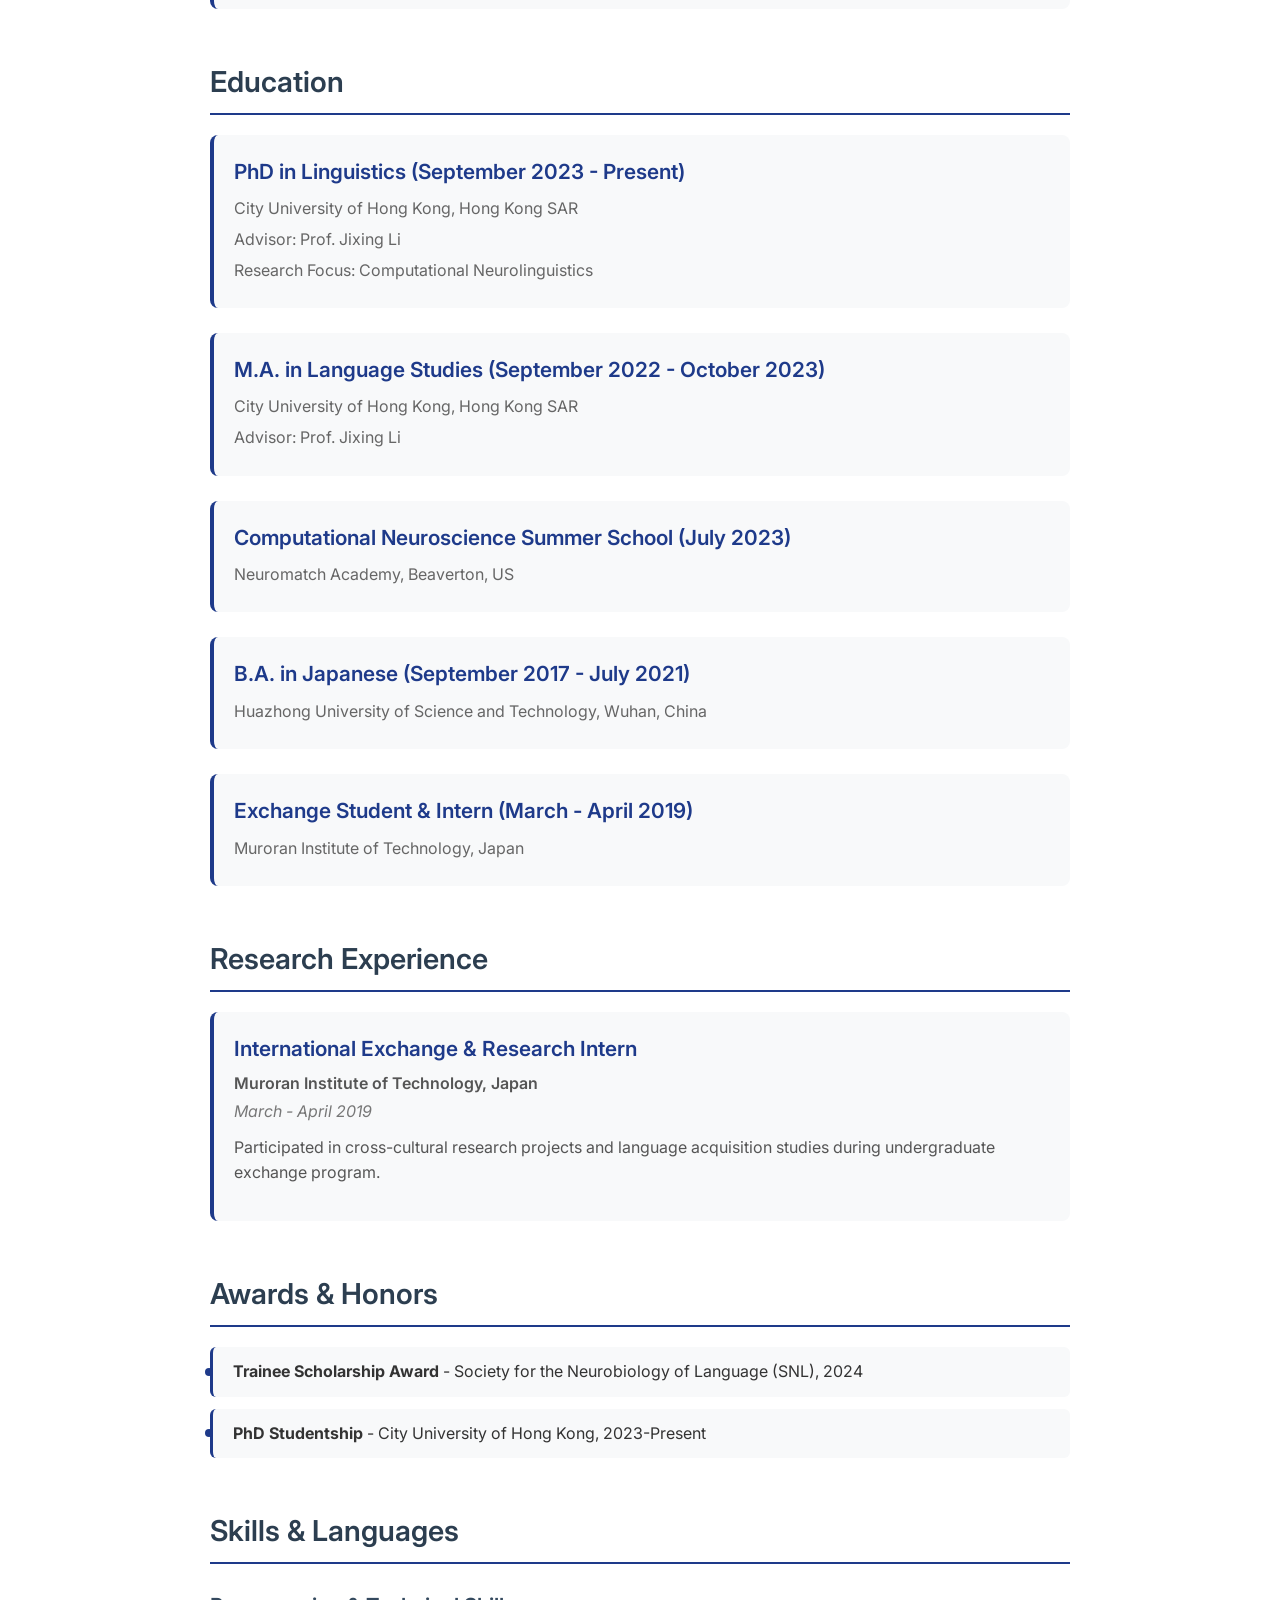
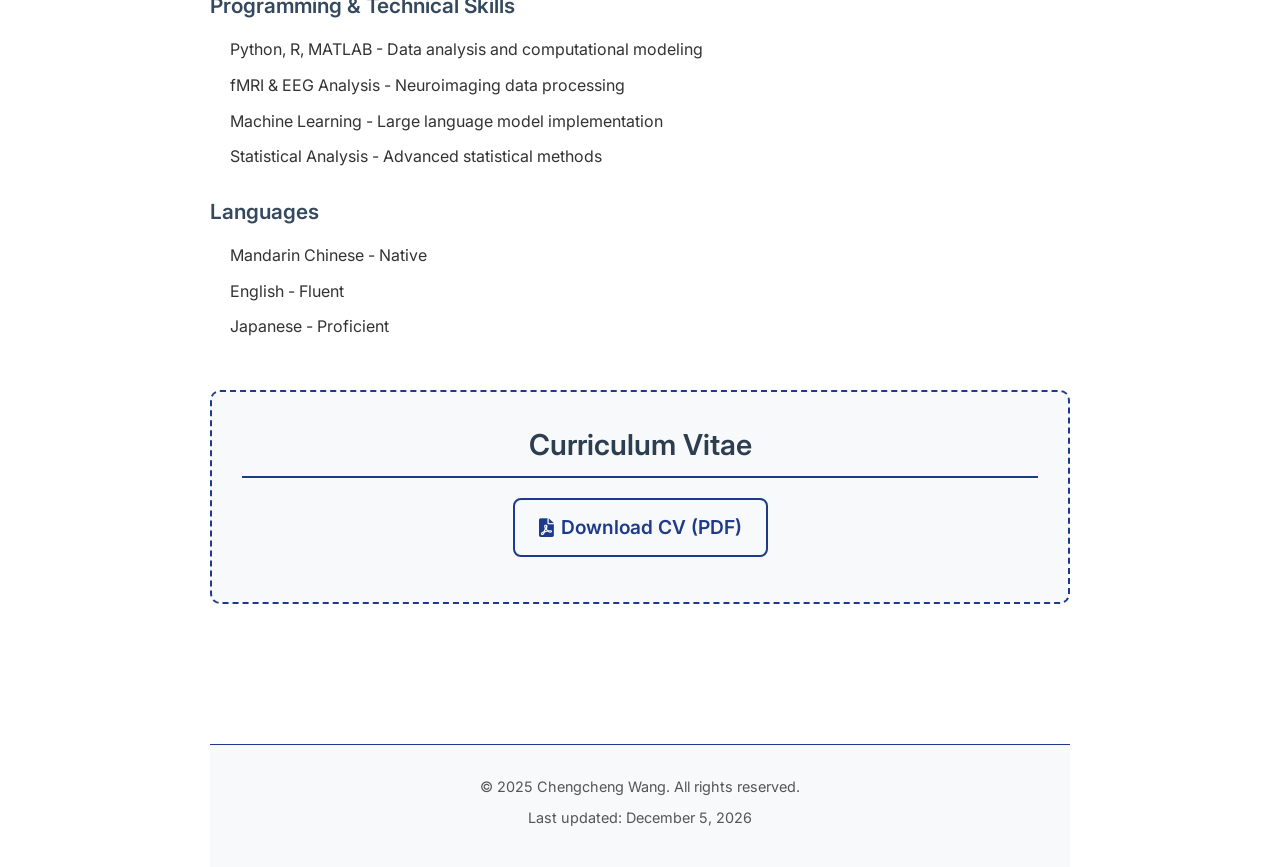
==== commit 859357a1: "Update index.html" ====
--- a/index.html
+++ b/index.html
@@ -62,7 +62,7 @@
             <section class="about-section">
                 <h2>About</h2>
                 <p>
-                    I am a second-year PhD candidate in Linguistics at the LAnguages, Machines & Brains (LAMB) Lab, 
+                    I am a PhD candidate in Linguistics at the LAnguages, Machines & Brains (LAMB) Lab, 
                     City University of Hong Kong, under the supervision of Prof. Jixing Li.
                 </p>
                 
@@ -223,4 +223,4 @@
 
     <script src="js/script.js"></script>
 </body>
-</html>+</html>
